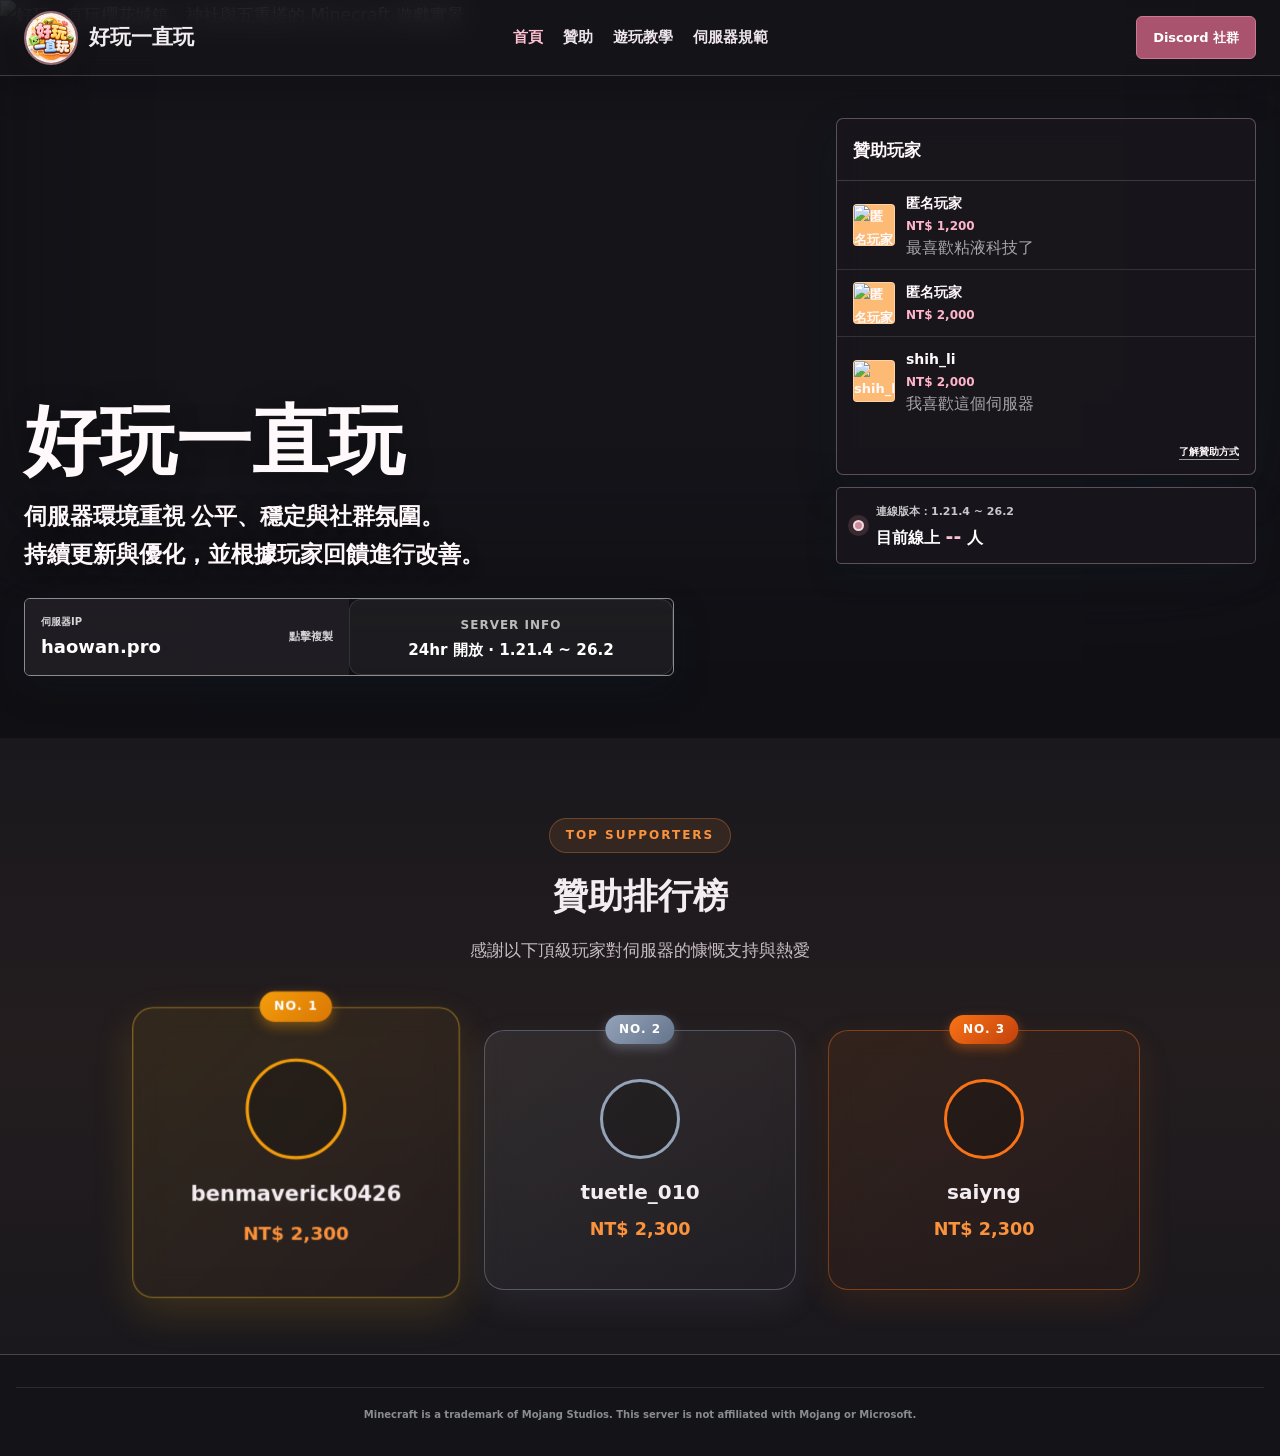
==== index.html @ 4a6b528d "Add files via upload" ====
<!doctype html>
<html lang="zh-Hant">
<head>
  <meta charset="utf-8">
  <meta name="viewport" content="width=device-width, initial-scale=1">
  <meta name="theme-color" content="#1a181d">
  <title>好玩一直玩</title>
  <meta name="description" content="好玩一直玩是持續更新與優化，並根據玩家回饋進行改善。">
  <meta property="og:title" content="好玩一直玩">
  <meta property="og:description" content="持續更新與優化，並根據玩家回饋進行改善。">
  <meta property="og:type" content="website">
  <meta property="og:image" content="/xingling-world-20260716.webp?v=20260804-imagefix2">
  <link rel="icon" href="server-icon.png" type="image/webp">
  <link rel="preload" as="image" href="/xingling-world-20260716.webp?v=20260804-imagefix2" type="image/webp" fetchpriority="high">
  <link rel="stylesheet" href="/styles.css?v=20260804-announcements6">
  <link rel="stylesheet" href="/theme.css?v=20260804-announcements6">
</head>
<body data-sponsor-api="/api/sponsors" data-player-api="/api/player-history" data-announcement-api="/api/announcements">
  <a class="skip-link" href="#main-content">前往主要內容</a>

  <header class="site-header" data-header>
    <a class="brand" href="#top" aria-label="回到好玩一直玩首頁">
      <img src="server-icon.png" alt="" width="56" height="56">
      <span><strong>好玩一直玩</strong></span>
    </a>

            <nav class="main-nav" id="main-nav" aria-label="主要導覽" data-nav>
      <a href="index.html" aria-current="page">首頁</a>
      <a href="shop.html" >贊助</a>
      <a href="commands.html" >遊玩教學</a>
      <a href="rules.html" >伺服器規範</a>
    </nav>

    <a class="header-discord" href="https://discord.gg/cj9Q2KJggV" target="_blank" rel="noopener noreferrer">Discord 社群</a>
    <button class="menu-button" type="button" aria-label="開啟選單" aria-controls="main-nav" aria-expanded="false" data-menu-button>
      <span></span><span></span><span></span>
    </button>
  </header>

  <main id="main-content">
    <section class="hero" id="top" aria-labelledby="hero-title">
      <img class="hero-image" src="/xingling-world-20260716.webp?v=20260804-imagefix2" alt="好玩一直玩櫻花城鎮、神社與五重塔的 Minecraft 遊戲實景" width="2048" height="1152" fetchpriority="high">
      <div class="hero-shade" aria-hidden="true"></div>

      <div class="hero-quick-info">
        <aside class="hero-supporters" aria-label="贊助玩家">
          <header>
            <div><strong>贊助玩家</strong></div>
          </header>
          <div class="hero-supporter-list" data-hero-supporter-list tabindex="0" aria-label="贊助玩家名單，可上下滑動">
            <div class="hero-supporter-empty"><span>星</span><p><strong>等待第一位支持者</strong><small>贊助內容會同步顯示於此</small></p></div>
          </div>
          <footer><a href="https://discord.gg/cj9Q2KJggV" target="_blank" rel="noopener noreferrer">了解贊助方式</a></footer>
        </aside>

        <a class="hero-status status-loading" href="#" aria-label="查看好玩一直玩在線紀錄" data-server-status>
          <span class="status-dot" aria-hidden="true"></span>
          <span class="hero-status-copy"><small>連線版本：1.21.4 ~ 26.2</small><strong>目前線上 <b data-online-count>--</b> 人</strong></span>
          
        </a>
      </div>

      <div class="hero-content">
        
        <h1 id="hero-title">好玩一直玩</h1>
        <p class="hero-lead">伺服器環境重視 公平、穩定與社群氛圍。<br>持續更新與優化，並根據玩家回饋進行改善。</p>
        

        <div class="hero-addresses" aria-label="伺服器連線位址">
          <button class="address-button copy-button" type="button" data-copy="haowan.pro">
            <span>伺服器IP</span><strong>haowan.pro</strong><small class="button-label">點擊複製</small>
          </button>
          <div class="address-button server-info-box" style="display: flex; flex-direction: column; justify-content: center; align-items: center; text-align: center; cursor: default; background: rgba(255,255,255,0.05); border: 1px solid rgba(255,255,255,0.1); border-radius: 12px; padding: 12px;">
            <span style="font-size: 0.75rem; opacity: 0.7; letter-spacing: 1px;">SERVER INFO</span>
            <strong style="font-size: 0.95rem; margin-top: 2px;">24hr 開放 · 1.21.4 ~ 26.2</strong>
          </div>
        </div>
      </div>
      
    </section>

    

    

    

    

    
  
    <!-- 絢麗贊助排行榜 (Top 3 Podium) -->
    <section class="podium-section" aria-labelledby="podium-title">
      <div class="podium-container">
        <div class="podium-heading">
          <span class="podium-badge">TOP SUPPORTERS</span>
          <h2 id="podium-title">贊助排行榜</h2>
          <p>感謝以下頂級玩家對伺服器的慷慨支持與熱愛</p>
        </div>
        <div class="podium-grid" data-top-podium>
          <!-- 動態載入前三名 -->
        </div>
      </div>
    </section>

    <style>
      .podium-section {
        padding: 5rem 1.5rem 4rem;
        background: linear-gradient(180deg, rgba(26,24,29,0) 0%, rgba(251,146,60,0.04) 50%, rgba(26,24,29,0) 100%);
      }
      .podium-container {
        max-width: 1000px;
        margin: 0 auto;
      }
      .podium-heading {
        text-align: center;
        margin-bottom: 3rem;
      }
      .podium-badge {
        display: inline-block;
        font-size: 0.75rem;
        font-weight: 800;
        letter-spacing: 2px;
        color: #fb923c;
        background: rgba(251, 146, 60, 0.1);
        border: 1px solid rgba(251, 146, 60, 0.3);
        padding: 0.35rem 1rem;
        border-radius: 50px;
        margin-bottom: 0.75rem;
      }
      .podium-heading h2 {
        font-size: 2.2rem;
        font-weight: 800;
        color: var(--ink, #f3edf1);
        margin: 0 0 0.5rem 0;
      }
      .podium-heading p {
        color: var(--muted, #c8bdc4);
        font-size: 1.05rem;
        margin: 0;
      }
      .podium-grid {
        display: grid;
        grid-template-columns: repeat(3, 1fr);
        gap: 2rem;
        align-items: end;
      }
      @media(max-width: 768px) {
        .podium-grid {
          grid-template-columns: 1fr;
          gap: 1.5rem;
        }
      }
      .podium-card {
        background: rgba(255, 255, 255, 0.03);
        border: 1px solid rgba(255, 255, 255, 0.08);
        border-radius: 20px;
        padding: 2rem 1.5rem;
        text-align: center;
        position: relative;
        backdrop-filter: blur(12px);
        transition: transform 0.3s ease, border-color 0.3s ease, box-shadow 0.3s ease;
        box-shadow: 0 12px 30px rgba(0,0,0,0.2);
      }
      .podium-card:hover {
        transform: translateY(-6px);
      }
      /* Rank 1 (Gold) */
      .podium-card.rank-1 {
        background: linear-gradient(135deg, rgba(251, 191, 36, 0.08), rgba(251, 146, 60, 0.04));
        border-color: rgba(251, 191, 36, 0.5);
        box-shadow: 0 15px 40px rgba(251, 191, 36, 0.15);
        transform: scale(1.05);
        z-index: 2;
      }
      .podium-card.rank-1:hover {
        transform: scale(1.05) translateY(-6px);
      }
      /* Rank 2 (Silver) */
      .podium-card.rank-2 {
        background: linear-gradient(135deg, rgba(226, 232, 240, 0.08), rgba(148, 163, 184, 0.04));
        border-color: rgba(148, 163, 184, 0.4);
        box-shadow: 0 12px 35px rgba(148, 163, 184, 0.1);
      }
      /* Rank 3 (Bronze) */
      .podium-card.rank-3 {
        background: linear-gradient(135deg, rgba(249, 115, 22, 0.08), rgba(194, 65, 12, 0.04));
        border-color: rgba(249, 115, 22, 0.4);
        box-shadow: 0 12px 35px rgba(249, 115, 22, 0.1);
      }
      .podium-rank-badge {
        position: absolute;
        top: -16px;
        left: 50%;
        transform: translateX(-50%);
        font-size: 0.75rem;
        font-weight: 800;
        padding: 0.25rem 0.85rem;
        border-radius: 50px;
        color: #fff;
        text-transform: uppercase;
        letter-spacing: 1px;
      }
      .rank-1 .podium-rank-badge { background: linear-gradient(135deg, #f59e0b, #d97706); box-shadow: 0 4px 12px rgba(245, 158, 11, 0.4); }
      .rank-2 .podium-rank-badge { background: linear-gradient(135deg, #94a3b8, #64748b); box-shadow: 0 4px 12px rgba(148, 163, 184, 0.4); }
      .rank-3 .podium-rank-badge { background: linear-gradient(135deg, #f97316, #c2410c); box-shadow: 0 4px 12px rgba(249, 115, 22, 0.4); }

      .podium-avatar {
        width: 80px;
        height: 80px;
        margin: 1rem auto 1rem;
        border-radius: 50%;
        overflow: hidden;
        border: 3px solid rgba(255,255,255,0.15);
        background: rgba(0,0,0,0.2);
        display: flex;
        align-items: center;
        justify-content: center;
      }
      .rank-1 .podium-avatar { border-color: #f59e0b; width: 96px; height: 96px; }
      .rank-2 .podium-avatar { border-color: #94a3b8; }
      .rank-3 .podium-avatar { border-color: #f97316; }

      .podium-avatar img {
        width: 100%;
        height: 100%;
        object-fit: cover;
        image-rendering: pixelated;
      }
      .podium-name {
        font-size: 1.25rem;
        font-weight: 800;
        color: var(--ink, #f3edf1);
        margin-bottom: 0.25rem;
      }
      .podium-amount {
        font-size: 1.1rem;
        font-weight: 800;
        color: #fb923c;
        margin-bottom: 0.75rem;
      }
      .podium-message {
        font-size: 0.9rem;
        color: var(--muted, #c8bdc4);
        font-style: italic;
        background: rgba(0,0,0,0.15);
        padding: 0.5rem 0.75rem;
        border-radius: 8px;
        min-height: 2.5rem;
        display: flex;
        align-items: center;
        justify-content: center;
      }
    </style>


  <script>
    document.addEventListener('DOMContentLoaded', async () => {
      const container = document.querySelector('[data-top-podium]');
      if (!container) return;

      try {
        const res = await fetch('podium-sponsors.json?v=' + Date.now());
        const sponsors = await res.json();
        if (!Array.isArray(sponsors) || sponsors.length === 0) {
          container.innerHTML = '<p style="grid-column: span 3; text-align: center; color: var(--muted);">目前尚無贊助記錄</p>';
          return;
        }

        // Sort descending by amount
        sponsors.sort((a, b) => b.amount - a.amount);
        const top3 = sponsors.slice(0, 3);

        container.innerHTML = top3.map((s, idx) => {
          const rank = idx + 1;
          const mcId = s.minecraftId || s.name || 'Steve';
          const avatarUrl = `https://mc-heads.net/avatar/${encodeURIComponent(mcId)}/100`;
          
          return `
            <div class="podium-card rank-${rank}">
              <div class="podium-rank-badge">NO. ${rank}</div>
              <div class="podium-avatar">
                <img src="${avatarUrl}" alt="${s.name}" onerror="this.src='https://mc-heads.net/avatar/Steve/100'">
              </div>
              <div class="podium-name">${s.name}</div>
              <div class="podium-amount">NT$ ${s.amount.toLocaleString()}</div>
            </div>
          `;
        }).join('');
      } catch (err) {
        console.error('Failed to load sponsors podium:', err);
        container.innerHTML = '<p style="grid-column: span 3; text-align: center; color: var(--muted);">排行榜載入中...</p>';
      }
    });
  </script>

  </main>

      <footer class="site-footer" style="text-align: center; padding: 2rem 1rem;">
    <p>Minecraft is a trademark of Mojang Studios. This server is not affiliated with Mojang or Microsoft.</p>
  </footer>

  <div class="copy-toast" role="status" aria-live="polite" data-toast></div>
  <script src="script.js?v=20260804-announcements6"></script>


</body>
</html>
---- styles.css ----
:root {
  --paper: #fbfafc;
  --mist: #f0f5f4;
  --white: #ffffff;
  --ink: #282738;
  --muted: #686879;
  --line: #e2e1e8;
  --forest: #f97316;
  --forest-dark: #c2410c;
  --rose: #f97316;
  --rose-dark: #ea580c;
  --sky: #f97316;
  --gold: #d29a3c;
  --discord: #f97316;
  --header-height: 76px;
  --max-width: 1240px;
  --shadow: 0 18px 50px rgba(35, 48, 60, 0.12);
  --supporter-height: 0px;
}

*,
*::before,
*::after {
  box-sizing: border-box;
  letter-spacing: 0;
}

html {
  scroll-behavior: smooth;
  scroll-padding-top: calc(var(--supporter-height) + var(--header-height) + 16px);
}

body {
  margin: 0;
  min-width: 320px;
  overflow-x: hidden;
  color: var(--ink);
  background: var(--paper);
  font-family: "Noto Sans TC", "Microsoft JhengHei", "PingFang TC", system-ui, sans-serif;
  line-height: 1.65;
  -webkit-font-smoothing: antialiased;
}

body.menu-open {
  overflow: hidden;
}

button,
a {
  -webkit-tap-highlight-color: transparent;
}

button,
input {
  font: inherit;
}

button {
  color: inherit;
}

a {
  color: inherit;
  text-decoration: none;
}

img {
  display: block;
  max-width: 100%;
}

.skip-link {
  position: fixed;
  top: calc(var(--supporter-height) + 10px);
  left: 10px;
  z-index: 200;
  padding: 10px 14px;
  color: var(--white);
  background: var(--forest-dark);
  transform: translateY(-300%);
  transition: transform 180ms ease;
}

.hero-quick-info {
  position: absolute;
  top: calc(var(--header-height) + 42px);
  right: max(24px, calc((100vw - var(--max-width)) / 2));
  width: min(420px, calc(100vw - 48px));
  z-index: 4;
  display: grid;
  gap: 12px;
  pointer-events: none;
}

.hero-status {
  position: relative;
  display: grid;
  grid-template-columns: auto minmax(0, 1fr) auto;
  align-items: center;
  gap: 12px;
  width: 100%;
  min-height: 76px;
  padding: 14px 16px;
  flex: 0 0 auto;
  color: var(--white);
  background: rgba(18, 45, 53, 0.9);
  border: 1px solid rgba(255, 255, 255, 0.42);
  border-radius: 5px;
  box-shadow: 0 12px 30px rgba(15, 34, 42, 0.22);
  pointer-events: auto;
  transition: border-color 180ms ease, transform 180ms ease, background 180ms ease;
}

.hero-status:hover,
.hero-status:focus-visible {
  border-color: rgba(255, 255, 255, 0.7);
  transform: translateY(-2px);
}

.status-dot {
  width: 11px;
  height: 11px;
  flex: 0 0 auto;
  background: #a69fa4;
  border: 2px solid rgba(255, 255, 255, 0.72);
  border-radius: 50%;
  box-shadow: 0 0 0 5px rgba(166, 159, 164, 0.16);
}

.status-online .status-dot {
  background: #71c6aa;
  box-shadow: 0 0 0 5px rgba(113, 198, 170, 0.18);
}

.status-offline .status-dot,
.status-unavailable .status-dot {
  background: #cf899b;
  box-shadow: 0 0 0 5px rgba(207, 137, 155, 0.18);
}

.hero-status-copy,
.status-live-copy {
  display: grid;
  min-width: 0;
  gap: 2px;
}

.hero-status-copy small {
  color: rgba(255, 255, 255, 0.76);
  font-size: 11px;
  font-weight: 700;
}

.hero-status-copy strong {
  color: #fff;
  font-size: 16px;
  line-height: 1.35;
}

.hero-status-copy b,
.status-live-copy b {
  color: #ffc0d1;
  font-size: 1.18em;
  font-variant-numeric: tabular-nums;
}

.hero-status-link {
  color: #f5c3d1;
  font-size: 11px;
  font-weight: 800;
  white-space: nowrap;
}

.hero-supporters {
  width: 100%;
  color: var(--white);
  background: rgba(18, 45, 53, 0.9);
  border: 1px solid rgba(255, 255, 255, 0.3);
  border-radius: 7px;
  box-shadow: 0 16px 38px rgba(15, 34, 42, 0.28);
  backdrop-filter: blur(12px);
  overflow: hidden;
  pointer-events: auto;
}

.hero-supporters > header {
  display: flex;
  align-items: center;
  justify-content: space-between;
  gap: 14px;
  min-height: 62px;
  padding: 12px 16px;
  border-bottom: 1px solid rgba(255, 255, 255, 0.16);
}

.hero-supporters > header div {
  display: grid;
  line-height: 1.25;
}

.hero-supporters > header span {
  color: #efb3c3;
  font-size: 9px;
  font-weight: 900;
}

.hero-supporters > header strong {
  margin-top: 3px;
  font-family: "Noto Serif TC", "PMingLiU", serif;
  font-size: 17px;
}

.hero-supporter-list {
  display: grid;
  max-height: 244px;
  overflow-x: hidden;
  overflow-y: auto;
  overscroll-behavior: contain;
  scrollbar-color: rgba(239, 179, 195, 0.82) rgba(255, 255, 255, 0.1);
  scrollbar-width: thin;
  touch-action: pan-y;
  -webkit-overflow-scrolling: touch;
}

.hero-supporter-list::-webkit-scrollbar {
  width: 7px;
}

.hero-supporter-list::-webkit-scrollbar-track {
  background: rgba(255, 255, 255, 0.08);
}

.hero-supporter-list::-webkit-scrollbar-thumb {
  background: rgba(239, 179, 195, 0.82);
  border: 2px solid transparent;
  border-radius: 7px;
  background-clip: padding-box;
}

.hero-supporter-empty,
.hero-supporter-item {
  display: grid;
  grid-template-columns: 42px minmax(0, 1fr);
  align-items: center;
  gap: 11px;
  min-height: 66px;
  padding: 10px 16px;
  border-bottom: 1px solid rgba(255, 255, 255, 0.12);
}

.hero-supporter-empty > span,
.hero-supporter-avatar {
  display: grid;
  place-items: center;
  width: 42px;
  height: 42px;
  color: var(--white);
  background: var(--rose-dark);
  border: 1px solid rgba(255, 255, 255, 0.34);
  border-radius: 4px;
  object-fit: cover;
  image-rendering: pixelated;
  font-size: 13px;
  font-weight: 900;
}

.hero-supporter-empty p,
.hero-supporter-info {
  display: grid;
  min-width: 0;
  margin: 0;
}

.hero-supporter-empty strong,
.hero-supporter-info strong {
  overflow: hidden;
  font-size: 14px;
  text-overflow: ellipsis;
  white-space: nowrap;
}

.hero-supporter-empty small,
.hero-supporter-info small {
  overflow: hidden;
  color: rgba(255, 255, 255, 0.62);
  font-size: 16px;
  line-height: 1.35;
  text-overflow: ellipsis;
  white-space: nowrap;
}

.hero-supporter-amount {
  overflow: hidden;
  color: #efb3c3;
  font-size: 12px;
  font-weight: 800;
  text-overflow: ellipsis;
  white-space: nowrap;
}

.hero-supporters > footer {
  padding: 9px 16px 10px;
  text-align: right;
}

.hero-supporters > footer a {
  padding-bottom: 2px;
  border-bottom: 1px solid rgba(255, 255, 255, 0.58);
  font-size: 10px;
  font-weight: 800;
}

.skip-link:focus {
  transform: translateY(0);
}

.site-header {
  position: fixed;
  inset: var(--supporter-height) 0 auto;
  z-index: 100;
  display: grid;
  grid-template-columns: 1fr auto 1fr;
  align-items: center;
  min-height: var(--header-height);
  padding: 10px max(24px, calc((100vw - var(--max-width)) / 2));
  color: var(--white);
  background: rgba(18, 48, 57, 0.46);
  border-bottom: 1px solid rgba(255, 255, 255, 0.2);
  backdrop-filter: blur(14px);
  transition: color 220ms ease, background-color 220ms ease, box-shadow 220ms ease;
}

.site-header.scrolled {
  color: var(--ink);
  background: rgba(251, 250, 252, 0.96);
  border-bottom-color: var(--line);
  box-shadow: 0 8px 24px rgba(35, 48, 60, 0.08);
}

.brand {
  justify-self: start;
  display: inline-flex;
  align-items: center;
  gap: 11px;
  min-width: 0;
}

.brand img {
  width: 54px;
  height: 54px;
  object-fit: cover;
  border: 2px solid rgba(255, 255, 255, 0.82);
  border-radius: 50%;
  box-shadow: 0 8px 22px rgba(20, 25, 25, 0.18);
}

.site-header.scrolled .brand img {
  border-color: rgba(183, 68, 99, 0.34);
}

.brand span {
  display: grid;
  line-height: 1.15;
}

.brand strong {
  font-family: "Noto Serif TC", "PMingLiU", serif;
  font-size: 20px;
  font-weight: 800;
}

.brand small {
  margin-top: 4px;
  font-size: 9px;
  font-weight: 700;
  opacity: 0.8;
}

.main-nav {
  display: flex;
  align-items: center;
  justify-content: center;
  gap: 28px;
}

.main-nav a {
  position: relative;
  padding: 9px 0;
  font-size: 14px;
  font-weight: 700;
}

.main-nav a::after {
  position: absolute;
  right: 0;
  bottom: 3px;
  left: 0;
  height: 2px;
  content: "";
  background: currentColor;
  transform: scaleX(0);
  transform-origin: right;
  transition: transform 180ms ease;
}

.main-nav a:hover::after,
.main-nav a:focus-visible::after {
  transform: scaleX(1);
  transform-origin: left;
}

.header-discord {
  justify-self: end;
  min-height: 42px;
  padding: 9px 16px;
  color: var(--white);
  background: var(--rose-dark);
  border: 1px solid rgba(255, 255, 255, 0.34);
  border-radius: 6px;
  font-size: 13px;
  font-weight: 800;
  transition: transform 180ms ease, background-color 180ms ease;
}

.header-discord:hover,
.header-discord:focus-visible {
  background: var(--rose);
  transform: translateY(-2px);
}

.menu-button {
  display: none;
  width: 44px;
  height: 44px;
  padding: 11px;
  background: transparent;
  border: 1px solid currentColor;
  border-radius: 6px;
}

.menu-button span {
  display: block;
  width: 20px;
  height: 2px;
  margin: 4px auto;
  background: currentColor;
  transition: transform 180ms ease, opacity 180ms ease;
}

.menu-button[aria-expanded="true"] span:nth-child(1) {
  transform: translateY(6px) rotate(45deg);
}

.menu-button[aria-expanded="true"] span:nth-child(2) {
  opacity: 0;
}

.menu-button[aria-expanded="true"] span:nth-child(3) {
  transform: translateY(-6px) rotate(-45deg);
}

.hero {
  position: relative;
  isolation: isolate;
  height: 82svh;
  min-height: 560px;
  max-height: 820px;
  color: var(--white);
  overflow: hidden;
}

.hero-image,
.hero-shade {
  position: absolute;
  inset: 0;
  width: 100%;
  height: 100%;
}

.hero-image {
  z-index: -2;
  object-fit: cover;
  object-position: center 52%;
}

.hero-shade {
  z-index: -1;
  background: rgba(10, 31, 42, 0.36);
  box-shadow: inset 0 -200px 150px rgba(13, 39, 47, 0.38);
}

.hero-content {
  display: flex;
  flex-direction: column;
  justify-content: flex-end;
  width: min(var(--max-width), calc(100% - 48px));
  height: 100%;
  margin: 0 auto;
  padding: calc(var(--header-height) + 54px) 0 62px;
}

.eyebrow {
  margin: 0 0 13px;
  font-size: 12px;
  font-weight: 900;
  line-height: 1.3;
}

.eyebrow.dark {
  color: var(--rose-dark);
}

.hero h1 {
  margin: 0;
  font-family: "Noto Serif TC", "PMingLiU", serif;
  font-size: 76px;
  font-weight: 900;
  line-height: 1.02;
  text-shadow: 0 5px 28px rgba(0, 0, 0, 0.36);
}

.hero-lead {
  max-width: 670px;
  margin: 18px 0 24px;
  font-family: "Noto Serif TC", "PMingLiU", serif;
  font-size: 22px;
  font-weight: 700;
  line-height: 1.65;
  text-shadow: 0 3px 18px rgba(0, 0, 0, 0.44);
}

.hero-actions {
  display: flex;
  flex-wrap: wrap;
  gap: 10px;
  margin-bottom: 22px;
}

.button {
  display: inline-flex;
  align-items: center;
  justify-content: center;
  min-height: 46px;
  padding: 10px 19px;
  border: 1px solid transparent;
  border-radius: 6px;
  font-size: 14px;
  font-weight: 800;
  line-height: 1.25;
  transition: transform 180ms ease, background-color 180ms ease, border-color 180ms ease;
}

.button:hover,
.button:focus-visible {
  transform: translateY(-2px);
}

.button-primary {
  color: var(--white);
  background: var(--rose-dark);
  border-color: var(--rose-dark);
}

.button-primary:hover,
.button-primary:focus-visible {
  background: var(--rose);
  border-color: var(--rose);
}

.button-light {
  color: var(--forest-dark);
  background: rgba(255, 255, 255, 0.9);
  border-color: rgba(255, 255, 255, 0.9);
}

.button-light:hover,
.button-light:focus-visible {
  background: var(--white);
}

.hero-addresses {
  display: grid;
  grid-template-columns: repeat(2, minmax(0, 1fr));
  width: min(650px, 100%);
  border: 1px solid rgba(255, 255, 255, 0.52);
  border-radius: 6px;
  overflow: hidden;
  box-shadow: 0 14px 36px rgba(15, 34, 42, 0.24);
}

.address-button {
  position: relative;
  display: grid;
  grid-template-columns: 1fr auto;
  grid-template-rows: auto auto;
  gap: 2px 12px;
  min-width: 0;
  min-height: 76px;
  padding: 14px 16px;
  text-align: left;
  color: var(--white);
  background: rgba(23, 63, 73, 0.78);
  border: 0;
  cursor: pointer;
  transition: background-color 180ms ease;
}

.address-button + .address-button {
  border-left: 1px solid rgba(255, 255, 255, 0.3);
}

.address-button:hover,
.address-button:focus-visible {
  background: rgba(183, 68, 99, 0.92);
}

.address-button > span {
  grid-column: 1;
  font-size: 10px;
  font-weight: 800;
  opacity: 0.82;
}

.address-button strong {
  grid-column: 1;
  min-width: 0;
  overflow-wrap: anywhere;
  font-size: 18px;
  line-height: 1.2;
}

.address-button small {
  grid-column: 2;
  grid-row: 1 / span 2;
  align-self: center;
  font-size: 11px;
  font-weight: 700;
  opacity: 0.8;
}

.scroll-cue {
  position: absolute;
  right: max(24px, calc((100vw - var(--max-width)) / 2));
  bottom: 28px;
  display: inline-flex;
  align-items: center;
  gap: 10px;
  font-size: 12px;
  font-weight: 800;
}

.scroll-cue i {
  width: 10px;
  height: 10px;
  border-right: 2px solid currentColor;
  border-bottom: 2px solid currentColor;
  transform: rotate(45deg) translateY(-3px);
  animation: cue 1.6s ease-in-out infinite;
}

@keyframes cue {
  50% { transform: rotate(45deg) translate(3px, 0); }
}

.section {
  padding: 100px max(24px, calc((100vw - var(--max-width)) / 2));
}

.section-heading {
  display: grid;
  grid-template-columns: minmax(0, 0.8fr) minmax(320px, 1fr);
  align-items: end;
  gap: 28px 72px;
  margin-bottom: 48px;
}

.section-heading .eyebrow {
  grid-column: 1 / -1;
  margin-bottom: -10px;
}

.section-heading h2,
.community-heading h2 {
  margin: 0;
  font-family: "Noto Serif TC", "PMingLiU", serif;
  font-size: 42px;
  line-height: 1.25;
}

.section-heading > p:last-child,
.community-heading > p:last-child {
  margin: 0;
  color: var(--muted);
  font-size: 16px;
  line-height: 1.9;
}

.section-heading.centered {
  display: block;
  max-width: 700px;
  margin-right: auto;
  margin-bottom: 50px;
  margin-left: auto;
  text-align: center;
}

.section-heading.centered .eyebrow {
  margin-bottom: 14px;
}

.section-heading.centered h2 {
  margin-bottom: 16px;
}

.feature-section {
  background: var(--paper);
  padding-top: 80px;
}

.feature-section .section-heading.reveal {
  opacity: 1;
  transform: none;
}

.feature-showcase {
  display: grid;
  grid-template-columns: repeat(3, minmax(0, 1fr));
  gap: 22px;
}

.feature-card {
  display: flex;
  flex-direction: column;
  min-width: 0;
  background: var(--white);
  border: 1px solid var(--line);
  border-radius: 7px;
  overflow: hidden;
  box-shadow: 0 15px 40px rgba(35, 48, 60, 0.08);
  transition: transform 220ms ease, box-shadow 220ms ease;
}

.feature-card:hover {
  transform: translateY(-6px);
  box-shadow: var(--shadow);
}

.feature-media {
  position: relative;
  height: 320px;
  overflow: hidden;
  background: var(--mist);
}

.feature-media img {
  width: 100%;
  height: 100%;
  object-fit: cover;
  transform: scale(1.12);
  transition: transform 600ms ease;
}

.feature-card:hover .feature-media img {
  transform: scale(1.16);
}

.feature-media.crop-left img {
  object-position: 5% center;
  transform-origin: left center;
}

.feature-media.crop-center img {
  object-position: 51% center;
}

.feature-media.crop-right img {
  object-position: 95% center;
  transform-origin: right center;
}

.feature-media > span {
  position: absolute;
  top: 16px;
  left: 16px;
  display: grid;
  place-items: center;
  width: 42px;
  height: 42px;
  color: var(--white);
  background: rgba(23, 63, 73, 0.84);
  border: 1px solid rgba(255, 255, 255, 0.5);
  border-radius: 50%;
  font-size: 12px;
  font-weight: 900;
}

.feature-copy {
  display: flex;
  flex: 1;
  flex-direction: column;
  padding: 28px 28px 30px;
}

.feature-copy > p:first-child,
.system-number {
  margin: 0 0 8px;
  color: var(--rose-dark);
  font-size: 10px;
  font-weight: 900;
}

.feature-copy h3 {
  margin: 0 0 12px;
  font-family: "Noto Serif TC", "PMingLiU", serif;
  font-size: 28px;
  line-height: 1.25;
}

.feature-copy > p:not(:first-child) {
  flex: 1;
  margin: 0 0 22px;
  color: var(--muted);
  font-size: 14px;
  line-height: 1.85;
}

.feature-copy a,
.text-link {
  align-self: flex-start;
  padding-bottom: 3px;
  color: var(--forest);
  border-bottom: 1px solid currentColor;
  font-size: 13px;
  font-weight: 900;
}

.systems-section {
  background: var(--mist);
  border-top: 1px solid var(--line);
  border-bottom: 1px solid var(--line);
}

.systems-grid {
  display: grid;
  grid-template-columns: repeat(4, minmax(0, 1fr));
  gap: 18px;
}

.system-card {
  min-width: 0;
  padding: 0 24px 28px;
  background: var(--white);
  border: 1px solid var(--line);
  border-radius: 7px;
  overflow: hidden;
  box-shadow: 0 12px 30px rgba(35, 48, 60, 0.06);
  transition: transform 220ms ease, box-shadow 220ms ease;
}

.system-card:hover {
  transform: translateY(-6px);
  box-shadow: 0 18px 40px rgba(35, 48, 60, 0.12);
}

.system-card > img {
  width: calc(100% + 48px);
  max-width: none;
  height: 290px;
  margin: 0 -24px 22px;
  object-fit: cover;
  background: var(--mist);
  border-bottom: 1px solid var(--line);
}

.system-card h3 {
  margin: 0 0 20px;
  font-family: "Noto Serif TC", "PMingLiU", serif;
  font-size: 25px;
  line-height: 1.25;
}

.system-card dl {
  margin: 0;
}

.system-card dl > div {
  padding: 13px 0;
  border-top: 1px solid var(--line);
}

.system-card dt {
  margin-bottom: 2px;
  color: var(--muted);
  font-size: 11px;
  font-weight: 700;
}

.system-card dd {
  margin: 0;
  color: var(--ink);
  font-size: 14px;
  font-weight: 800;
}

.community-section {
  background: #fbfbfc;
}

.announcement-section {
  background: #fbfbfc;
  padding-top: 72px;
  padding-bottom: 76px;
}

.announcement-section .announcement-board {
  margin-top: 0;
  padding-top: 0;
  border-top: 0;
}

.community-heading {
  display: grid;
  grid-template-columns: 1fr 1fr;
  align-items: end;
  gap: 18px 60px;
  margin-bottom: 44px;
}

.community-heading .eyebrow {
  grid-column: 1 / -1;
  margin-bottom: -4px;
}

.community-layout {
  display: grid;
  grid-template-columns: minmax(0, 1.15fr) minmax(360px, 0.85fr);
  gap: 24px;
}

.community-callout {
  display: flex;
  flex-direction: column;
  align-items: flex-start;
  min-width: 0;
  padding: 32px;
  background: var(--white);
  border: 1px solid var(--line);
  border-radius: 7px;
}

.community-callout > img {
  width: 92px;
  height: 92px;
  margin-bottom: 22px;
  object-fit: cover;
  border: 3px solid #f3d9e1;
  border-radius: 50%;
}

.community-callout h3 {
  margin: 0 0 13px;
  font-family: "Noto Serif TC", "PMingLiU", serif;
  font-size: 24px;
  line-height: 1.35;
}

.community-callout > p:not(.system-number) {
  flex: 1;
  margin: 0 0 26px;
  color: var(--muted);
  font-size: 14px;
  line-height: 1.85;
}

.community-callout > div {
  display: flex;
  flex-wrap: wrap;
  align-items: center;
  gap: 16px;
}

.status-block,
.supporter-block {
  min-width: 0;
  padding: 32px;
  background: var(--white);
  border: 1px solid var(--line);
  border-radius: 7px;
}

.status-block > header,
.supporter-block > header {
  display: flex;
  align-items: flex-end;
  justify-content: space-between;
  gap: 20px;
  margin-bottom: 22px;
}

.status-block > header span,
.supporter-block header span {
  display: block;
  color: var(--rose-dark);
  font-size: 10px;
  font-weight: 900;
}

.status-block > header strong,
.supporter-block header strong {
  display: block;
  font-family: "Noto Serif TC", "PMingLiU", serif;
  font-size: 22px;
}

.status-live {
  display: grid;
  grid-template-columns: auto minmax(0, 1fr) auto;
  align-items: center;
  gap: 16px;
  width: 100%;
  min-height: 106px;
  padding: 22px 24px;
  color: var(--ink);
  background: #1e1c22;
  border: 1px solid var(--line);
  border-radius: 5px;
  transition: border-color 180ms ease, background 180ms ease;
}

.status-live:hover,
.status-live:focus-visible {
  background: #252129;
  border-color: #7d6975;
}

.status-live-copy small {
  color: var(--muted);
  font-size: 13px;
  font-weight: 700;
}

.status-live-copy strong {
  color: var(--ink);
  font-size: 22px;
  line-height: 1.4;
}

.status-live-link {
  color: var(--rose-dark);
  font-size: 12px;
  font-weight: 800;
  white-space: nowrap;
}

.status-details {
  display: grid;
  grid-template-columns: repeat(3, 1fr);
  margin: 24px 0;
  border-top: 1px solid var(--line);
  border-bottom: 1px solid var(--line);
}

.status-details p {
  display: grid;
  gap: 3px;
  margin: 0;
  padding: 16px 14px;
}

.status-details p + p {
  border-left: 1px solid var(--line);
}

.status-details span {
  color: var(--muted);
  font-size: 11px;
}

.status-details strong {
  font-size: 14px;
}

.announcement-board {
  margin: 0;
  padding: 0;
  border: 0;
}

.announcement-board-header {
  display: grid;
  grid-template-columns: minmax(0, 1fr) auto;
  align-items: center;
  gap: 28px;
  margin-bottom: 26px;
}

.announcement-board-header .eyebrow {
  margin-bottom: 7px;
}

.announcement-board-header h2 {
  margin: 0;
  color: var(--ink);
  font-family: "Noto Serif TC", "PMingLiU", serif;
  font-size: 38px;
  line-height: 1.25;
}

.announcement-board-header > div:first-child > p:last-child {
  max-width: 680px;
  margin: 8px 0 0;
  color: var(--muted);
  font-size: 14px;
  line-height: 1.7;
}

.announcement-actions,
.announcement-filters {
  display: flex;
  align-items: center;
}

.announcement-actions {
  justify-content: flex-end;
  gap: 18px;
}

.announcement-filters {
  gap: 2px;
  border-bottom: 1px solid #575158;
}

.announcement-filters button {
  position: relative;
  min-height: 42px;
  padding: 9px 12px;
  color: #bdb3b9;
  background: transparent;
  border: 0;
  border-radius: 0;
  font-size: 13px;
  font-weight: 800;
  cursor: pointer;
  transition: color 180ms ease;
}

.announcement-filters button::after {
  position: absolute;
  right: 8px;
  bottom: -1px;
  left: 8px;
  height: 2px;
  background: transparent;
  content: "";
}

.announcement-filters button:hover,
.announcement-filters button:focus-visible,
.announcement-filters button[aria-selected="true"] {
  color: #f5eff2;
}

.announcement-filters button[aria-selected="true"]::after {
  background: #fdba74;
}

.announcement-feed {
  display: grid;
  gap: 12px;
}

.announcement-entry {
  min-width: 0;
  overflow: hidden;
  background: #28262a;
  border: 1px solid #4f4a50;
  border-radius: 6px;
  box-shadow: 0 9px 24px rgba(7, 6, 8, 0.16);
  transition: border-color 180ms ease, background 180ms ease;
}

.announcement-entry:hover,
.announcement-entry:focus-within {
  background: #2c292e;
  border-color: #826c75;
}

.announcement-summary {
  display: grid;
  width: 100%;
  min-height: 118px;
  grid-template-columns: 176px minmax(0, 1fr) 44px;
  align-items: stretch;
  padding: 0;
  color: inherit;
  background: transparent;
  border: 0;
  text-align: left;
  cursor: pointer;
}

.announcement-entry-media {
  position: relative;
  min-height: 0;
  overflow: hidden;
  background: #19181b;
}

.announcement-entry-media::after {
  position: absolute;
  inset: 0;
  background: linear-gradient(90deg, rgba(12, 12, 14, 0.02), rgba(12, 12, 14, 0.26));
  content: "";
}

.announcement-entry-media img {
  width: 100%;
  height: 100%;
  object-fit: cover;
  transition: transform 500ms ease;
}

.announcement-entry:hover .announcement-entry-media img {
  transform: scale(1.035);
}

.announcement-category {
  position: absolute;
  z-index: 1;
  top: 14px;
  left: 14px;
  padding: 5px 9px;
  color: #271f23;
  background: #fdba74;
  border: 1px solid rgba(255, 255, 255, 0.48);
  border-radius: 4px;
  font-size: 11px;
  font-weight: 900;
}

.announcement-entry.is-update .announcement-category {
  color: #202823;
  background: #b8d0bd;
}

.announcement-summary-copy {
  display: flex;
  min-height: 0;
  justify-content: center;
  flex-direction: column;
  padding: 15px 22px;
}

.announcement-meta {
  display: flex;
  justify-content: space-between;
  gap: 12px;
  margin: 0 0 7px;
  color: #b9afb5;
  font-size: 11px;
  font-weight: 700;
}

.announcement-meta time {
  font-variant-numeric: tabular-nums;
  white-space: nowrap;
}

.announcement-title {
  display: -webkit-box;
  overflow: hidden;
  margin: 0 0 5px;
  color: #f5eff2;
  font-family: "Noto Serif TC", "PMingLiU", serif;
  font-size: 17px;
  font-weight: 850;
  line-height: 1.4;
  -webkit-box-orient: vertical;
  -webkit-line-clamp: 1;
}

.announcement-preview {
  display: -webkit-box;
  overflow: hidden;
  color: #c8bec3;
  font-size: 12px;
  line-height: 1.6;
  white-space: normal;
  -webkit-box-orient: vertical;
  -webkit-line-clamp: 1;
}

.announcement-indicator {
  display: grid;
  place-items: center;
  color: #fdba74;
  font-size: 25px;
  line-height: 1;
  transition: transform 180ms ease;
}

.announcement-summary[aria-expanded="true"] .announcement-indicator {
  transform: rotate(180deg);
}

.announcement-detail {
  padding: 20px 66px 23px 198px;
  border-top: 1px solid #4f4a50;
}

.announcement-detail[hidden] {
  display: none;
}

.announcement-detail p {
  max-width: 900px;
  margin: 0 0 15px;
  color: #d0c6cb;
  font-size: 14px;
  line-height: 1.8;
  white-space: pre-line;
}

.announcement-detail a {
  color: #fdba74;
  font-size: 12px;
  font-weight: 850;
}

.announcement-detail a::after {
  content: "  →";
}

.announcement-empty,
.announcement-loading {
  display: grid;
  min-height: 180px;
  place-items: center;
  color: var(--muted);
  background: #28262a;
  border: 1px solid #4f4a50;
  border-radius: 6px;
  text-align: center;
  font-size: 14px;
}

.announcement-empty {
  margin: 0;
  padding: 30px;
}

.announcement-loading {
  grid-template-rows: auto auto;
  align-content: center;
  gap: 14px;
}

.announcement-loading span {
  width: 36px;
  height: 36px;
  border: 3px solid #514b51;
  border-top-color: #fdba74;
  border-radius: 50%;
  animation: announcement-spin 900ms linear infinite;
}

.announcement-loading p {
  margin: 0;
}

@keyframes announcement-spin {
  to { transform: rotate(360deg); }
}

.announcement-footer {
  display: flex;
  align-items: center;
  justify-content: center;
  gap: 18px;
  margin-top: 20px;
}

.announcement-footer p {
  margin: 0;
  color: #a99fa5;
  font-size: 12px;
}

.announcement-footer button {
  min-height: 42px;
  padding: 9px 16px;
  color: #f5eff2;
  background: #353137;
  border: 1px solid #625b62;
  border-radius: 5px;
  font-size: 13px;
  font-weight: 850;
  cursor: pointer;
}

.announcement-footer button:hover,
.announcement-footer button:focus-visible {
  color: #251f23;
  background: #fdba74;
  border-color: #fdba74;
}

.announcement-footer button[hidden] {
  display: none;
}

.supporter-block > header p {
  margin: 0;
  color: var(--muted);
  font-size: 12px;
}

.supporter-block > header b {
  color: var(--rose-dark);
}

.supporter-list {
  min-height: 180px;
  margin-bottom: 20px;
  border-top: 1px solid var(--line);
}

.supporter-empty {
  display: flex;
  align-items: center;
  gap: 16px;
  min-height: 180px;
  padding: 20px 4px;
}

.supporter-empty img {
  width: 64px;
  height: 64px;
  flex: 0 0 auto;
  border-radius: 50%;
  object-fit: cover;
}

.supporter-empty p {
  display: grid;
  margin: 0;
}

.supporter-empty strong {
  font-family: "Noto Serif TC", "PMingLiU", serif;
  font-size: 17px;
}

.supporter-empty span {
  color: var(--muted);
  font-size: 13px;
}

.supporter-row {
  display: grid;
  grid-template-columns: 42px minmax(0, 1fr) auto;
  align-items: center;
  gap: 13px;
  padding: 14px 0;
  border-bottom: 1px solid var(--line);
}

.supporter-avatar {
  display: grid;
  place-items: center;
  width: 42px;
  height: 42px;
  color: var(--white);
  background: var(--rose-dark);
  border-radius: 50%;
  font-size: 14px;
  font-weight: 900;
}

.supporter-info {
  display: grid;
  min-width: 0;
}

.supporter-info strong {
  font-size: 14px;
}

.supporter-info span {
  overflow: hidden;
  color: var(--muted);
  font-size: 12px;
  text-overflow: ellipsis;
  white-space: nowrap;
}

.join-section {
  color: var(--white);
  background: var(--forest-dark);
}

.join-section .section-heading > p:last-child {
  color: rgba(255, 255, 255, 0.7);
}

.join-grid {
  display: grid;
  grid-template-columns: repeat(3, minmax(0, 1fr));
  gap: 22px;
}

.join-card {
  display: flex;
  flex-direction: column;
  min-width: 0;
  min-height: 510px;
  padding: 0 26px;
  color: var(--ink);
  background: var(--white);
  border: 1px solid rgba(255, 255, 255, 0.25);
  border-radius: 7px;
  overflow: hidden;
}

.join-card > header {
  display: flex;
  align-items: center;
  justify-content: space-between;
  gap: 14px;
  min-height: 70px;
  margin: 0 -26px;
  padding: 16px 26px;
  color: var(--white);
  background: var(--forest);
}

.join-card.bedrock > header {
  background: var(--sky);
}

.join-card.discord > header {
  background: var(--discord);
}

.join-card > header span {
  font-size: 10px;
  font-weight: 900;
}

.join-card > header strong {
  font-size: 13px;
  text-align: right;
}

.join-address {
  display: grid;
  grid-template-columns: 1fr auto;
  gap: 4px 12px;
  margin: 25px 0 8px;
  padding-bottom: 22px;
  border-bottom: 1px solid var(--line);
}

.join-address small {
  grid-column: 1;
  color: var(--muted);
  font-size: 11px;
}

.join-address strong {
  grid-column: 1;
  overflow-wrap: anywhere;
  font-size: 19px;
}

.join-address button {
  grid-column: 2;
  grid-row: 1 / span 4;
  align-self: center;
  min-height: 40px;
  padding: 8px 12px;
  color: var(--forest);
  background: var(--mist);
  border: 1px solid var(--line);
  border-radius: 5px;
  cursor: pointer;
  font-size: 12px;
  font-weight: 900;
}

.join-address button:hover,
.join-address button:focus-visible {
  color: var(--white);
  background: var(--forest);
}

.join-card ol {
  display: grid;
  gap: 15px;
  margin: 20px 0;
  padding: 0;
  list-style: none;
}

.join-card li {
  display: grid;
  grid-template-columns: 28px 1fr;
  align-items: start;
  gap: 11px;
}

.join-card li > span {
  display: grid;
  place-items: center;
  width: 28px;
  height: 28px;
  color: var(--white);
  background: var(--rose-dark);
  border-radius: 50%;
  font-size: 11px;
  font-weight: 900;
}

.join-card li p {
  margin: 2px 0 0;
  color: var(--muted);
  font-size: 13px;
  line-height: 1.65;
}

.join-card li strong {
  color: var(--ink);
}

.join-card > footer {
  margin: auto -26px 0;
  padding: 14px 26px;
  color: var(--muted);
  background: var(--mist);
  font-size: 11px;
  font-weight: 800;
}

.join-card.discord {
  align-items: center;
  text-align: center;
}

.join-card.discord > header {
  align-self: stretch;
}

.join-card.discord > img {
  width: 112px;
  height: 112px;
  margin: 30px auto 17px;
  object-fit: cover;
  border: 4px solid #f3d9e1;
  border-radius: 50%;
  box-shadow: 0 12px 30px rgba(35, 48, 60, 0.14);
}

.join-card.discord h3 {
  margin: 0 0 10px;
  font-family: "Noto Serif TC", "PMingLiU", serif;
  font-size: 21px;
}

.join-card.discord > p {
  max-width: 300px;
  margin: 0 auto 20px;
  color: var(--muted);
  font-size: 13px;
  line-height: 1.75;
}

.button-discord {
  width: 100%;
  margin-top: auto;
  color: var(--white);
  background: var(--discord);
}

.button-discord:hover,
.button-discord:focus-visible {
  background: #4752c4;
}

.join-card.discord > footer {
  align-self: stretch;
  margin-top: 20px;
}

.site-footer {
  display: grid;
  grid-template-columns: 1fr auto;
  align-items: center;
  gap: 26px 50px;
  padding: 38px max(24px, calc((100vw - var(--max-width)) / 2));
  color: #e5ecec;
  background: #122f38;
  border-top: 1px solid rgba(255, 255, 255, 0.1);
}

.footer-brand {
  display: flex;
  align-items: center;
  gap: 12px;
}

.footer-brand img {
  width: 48px;
  height: 48px;
  border-radius: 50%;
  object-fit: cover;
}

.footer-brand p {
  display: grid;
  margin: 0;
}

.footer-brand strong {
  font-family: "Noto Serif TC", "PMingLiU", serif;
  font-size: 17px;
}

.footer-brand span {
  font-size: 11px;
  opacity: 0.7;
}

.site-footer nav {
  display: flex;
  flex-wrap: wrap;
  justify-content: flex-end;
  gap: 20px;
  font-size: 12px;
  font-weight: 700;
}

.site-footer > p {
  grid-column: 1 / -1;
  margin: 0;
  padding-top: 18px;
  color: rgba(229, 236, 236, 0.56);
  border-top: 1px solid rgba(255, 255, 255, 0.1);
  font-size: 10px;
}

.copy-toast {
  position: fixed;
  right: 24px;
  bottom: 24px;
  z-index: 180;
  max-width: min(360px, calc(100vw - 32px));
  padding: 12px 17px;
  color: var(--white);
  background: var(--forest-dark);
  border: 1px solid rgba(255, 255, 255, 0.25);
  border-radius: 6px;
  box-shadow: var(--shadow);
  opacity: 0;
  pointer-events: none;
  transform: translateY(12px);
  transition: opacity 180ms ease, transform 180ms ease;
  font-size: 13px;
  font-weight: 800;
}

.copy-toast.show {
  opacity: 1;
  transform: translateY(0);
}

.reveal {
  opacity: 1;
  transform: none;
}

.reveal-ready .reveal {
  opacity: 0;
  transform: translateY(22px);
  transition: opacity 620ms ease, transform 620ms ease;
}

.reveal-ready .reveal.visible {
  opacity: 1;
  transform: translateY(0);
}

:focus-visible {
  outline: 3px solid #efb3c3;
  outline-offset: 3px;
}

@media (max-width: 1120px) {
  .site-header {
    grid-template-columns: 1fr auto;
  }

  .main-nav {
    position: fixed;
    top: calc(var(--supporter-height) + var(--header-height));
    right: 0;
    left: 0;
    display: none;
    align-items: stretch;
    gap: 0;
    max-height: calc(100dvh - var(--supporter-height) - var(--header-height));
    padding: 10px 24px 18px;
    overflow-x: hidden;
    overflow-y: auto;
    overscroll-behavior: contain;
    color: var(--ink);
    background: rgba(251, 250, 252, 0.98);
    border-bottom: 1px solid var(--line);
    box-shadow: 0 16px 28px rgba(35, 48, 60, 0.11);
  }

  .main-nav.open {
    display: grid;
  }

  .main-nav a {
    padding: 14px 2px;
    border-bottom: 1px solid var(--line);
  }

  .main-nav a::after {
    display: none;
  }

  .header-discord {
    display: none;
  }

  .menu-button {
    display: block;
    justify-self: end;
  }

  .hero-status {
    width: 100%;
    height: auto;
  }

  .hero-supporters {
    width: 100%;
  }

  .feature-showcase {
    grid-template-columns: repeat(2, minmax(0, 1fr));
  }

  .feature-card:last-child {
    grid-column: 1 / -1;
    display: grid;
    grid-template-columns: 1.15fr 0.85fr;
  }

  .feature-card:last-child .feature-media {
    height: 100%;
    min-height: 320px;
  }

  .systems-grid {
    grid-template-columns: repeat(2, minmax(0, 1fr));
  }

  .system-card > img {
    height: 320px;
  }

  .community-layout {
    grid-template-columns: 1fr;
  }

  .join-grid {
    grid-template-columns: repeat(2, minmax(0, 1fr));
  }

  .join-card.discord {
    grid-column: 1 / -1;
    min-height: 430px;
  }
}

@media (max-width: 760px) {
  :root {
    --header-height: 68px;
    --supporter-height: 0px;
  }

  .hero-quick-info {
    top: calc(var(--header-height) + 16px);
    right: 16px;
    left: 16px;
    width: auto;
    display: grid;
    grid-template-columns: 1fr;
    gap: 8px;
  }

  .hero-status {
    width: 100%;
    height: auto;
    min-height: 70px;
  }

  .hero-supporters {
    width: 100%;
    min-width: 0;
    border-radius: 5px;
  }

  .hero-supporters > header {
    height: auto;
    min-height: 28px;
    padding: 4px 8px;
  }

  .hero-supporters > header span,
  .hero-supporters > footer {
    display: none;
  }

  .hero-supporters > header strong {
    margin: 0;
    font-family: inherit;
    font-size: 11px;
  }

  .hero-supporter-list {
    display: grid;
    grid-template-columns: repeat(3, minmax(0, 1fr));
    max-height: 168px;
    overflow-x: hidden;
    overflow-y: auto;
  }

  .hero-supporter-item {
    grid-template-columns: 32px minmax(0, 1fr);
    gap: 7px;
    min-height: 56px;
    padding: 6px;
    border-right: 1px solid rgba(255, 255, 255, 0.12);
    border-bottom: 0;
  }

  .hero-supporter-avatar {
    width: 32px;
    height: 32px;
  }

  .hero-supporter-info strong {
    font-size: 11px;
  }

  .hero-supporter-amount {
    font-size: 10px;
  }

  .hero-supporter-info small {
    font-size: 11px;
  }

  .hero-supporter-empty {
    grid-column: 1 / -1;
    min-height: 48px;
    padding: 5px 8px;
    border-bottom: 0;
  }

  .hero-supporter-empty > span {
    width: 32px;
    height: 32px;
  }

  .site-header {
    padding: 8px 16px;
  }

  .brand img {
    width: 48px;
    height: 48px;
  }

  .brand strong {
    font-size: 17px;
  }

  .brand small {
    font-size: 8px;
  }

  .hero {
    height: 82svh;
    min-height: 590px;
    max-height: 760px;
  }

  .hero-image {
    object-position: 56% center;
  }

  .hero-shade {
    background: rgba(8, 24, 29, 0.42);
    box-shadow: inset 0 -260px 170px rgba(10, 27, 27, 0.46);
  }

  .hero-content {
    width: calc(100% - 32px);
    padding: calc(var(--header-height) + 34px) 0 42px;
  }

  .hero h1 {
    font-size: 54px;
  }

  .hero-lead {
    margin: 13px 0 17px;
    font-size: 17px;
    line-height: 1.55;
  }

  .hero-actions {
    margin-bottom: 15px;
  }

  .button {
    min-height: 43px;
    padding: 9px 14px;
    font-size: 12px;
  }

  .hero-addresses {
    width: 100%;
  }

  .address-button {
    display: flex;
    flex-direction: column;
    justify-content: center;
    gap: 2px;
    min-height: 82px;
    padding: 11px 10px;
  }

  .address-button strong {
    width: 100%;
    font-size: 13px;
  }

  .address-button small {
    font-size: 9px;
  }

  .scroll-cue {
    right: 18px;
    bottom: 14px;
  }

  .scroll-cue span {
    display: none;
  }

  .section {
    padding: 72px 16px;
  }

  .section-heading,
  .community-heading {
    display: block;
    margin-bottom: 34px;
  }

  .section-heading .eyebrow,
  .community-heading .eyebrow {
    margin-bottom: 12px;
  }

  .section-heading h2,
  .community-heading h2 {
    margin-bottom: 14px;
    font-size: 32px;
  }

  .section-heading > p:last-child,
  .community-heading > p:last-child {
    font-size: 14px;
  }

  .feature-showcase,
  .systems-grid,
  .join-grid {
    grid-template-columns: 1fr;
  }

  .feature-card:last-child {
    grid-column: auto;
    display: flex;
  }

  .feature-card:last-child .feature-media,
  .feature-media {
    height: 290px;
    min-height: 0;
  }

  .feature-copy {
    padding: 24px 22px 26px;
  }

  .systems-grid {
    gap: 16px;
  }

  .system-card {
    padding-right: 22px;
    padding-bottom: 24px;
    padding-left: 22px;
  }

  .system-card > img {
    width: calc(100% + 44px);
    height: 260px;
    margin-right: -22px;
    margin-left: -22px;
    object-position: center 46%;
  }

  .system-card dl {
    display: grid;
    grid-template-columns: repeat(3, 1fr);
  }

  .system-card-core dl {
    grid-template-columns: repeat(2, minmax(0, 1fr));
  }

  .system-card dl > div {
    min-width: 0;
    padding: 12px 7px 0;
    border-top: 1px solid var(--line);
  }

  .system-card dl > div + div {
    border-left: 1px solid var(--line);
  }

  .system-card-core dl > div:nth-child(odd) {
    border-left: 0;
  }

  .system-card dt,
  .system-card dd {
    overflow-wrap: anywhere;
    font-size: 11px;
  }

  .community-layout {
    gap: 16px;
  }

  .status-block,
  .supporter-block,
  .community-callout {
    padding: 23px 20px;
  }

  .status-block > header,
  .supporter-block > header {
    align-items: flex-start;
    flex-direction: column;
    gap: 8px;
  }

  .status-live {
    grid-template-columns: auto minmax(0, 1fr);
    min-height: 96px;
    padding: 19px 18px;
  }

  .status-live-link {
    grid-column: 2;
  }

  .status-details p {
    padding: 13px 7px;
  }

  .status-details strong {
    font-size: 12px;
  }

  .announcement-board {
    margin: 0;
    padding: 0;
  }

  .announcement-board-header {
    grid-template-columns: 1fr;
    gap: 19px;
  }

  .announcement-board-header h2 {
    font-size: 30px;
  }

  .announcement-actions {
    justify-content: space-between;
    overflow-x: auto;
  }

  .announcement-filters {
    flex: 0 0 auto;
  }

  .announcement-summary {
    min-height: 112px;
    grid-template-columns: 112px minmax(0, 1fr) 34px;
  }

  .announcement-summary-copy {
    padding: 13px 12px;
  }

  .announcement-title {
    font-size: 15px;
    -webkit-line-clamp: 2;
  }

  .announcement-preview {
    font-size: 11px;
    -webkit-line-clamp: 1;
  }

  .announcement-category {
    top: 8px;
    left: 8px;
    padding: 3px 6px;
    font-size: 9px;
  }

  .announcement-detail {
    padding: 17px 18px 20px;
  }

  .announcement-detail p {
    font-size: 13px;
  }

  .announcement-footer {
    flex-wrap: wrap;
  }

  .join-card,
  .join-card.discord {
    grid-column: auto;
    min-height: 0;
  }

  .join-card > footer {
    margin-top: 18px;
  }

  .site-footer {
    grid-template-columns: 1fr;
    gap: 24px;
    padding: 34px 20px;
  }

  .site-footer nav {
    justify-content: flex-start;
    gap: 15px;
  }
}

/* Short landscape screens need the hero panels in normal flow so they never
   cover the server introduction, actions, or address controls. */
@media (orientation: portrait) and (max-width: 760px) {
  .hero {
    height: auto;
    min-height: 100svh;
    max-height: none;
    padding-top: calc(var(--header-height) + 16px);
  }

  .hero-quick-info {
    position: relative;
    top: auto;
    right: auto;
    left: auto;
    width: calc(100% - 32px);
    margin: 0 auto;
  }

  .hero-content {
    height: auto;
    padding: 26px 0 42px;
  }
}

@media (orientation: landscape) and (max-height: 560px) and (max-width: 1120px) {
  .hero {
    height: auto;
    min-height: 100svh;
    max-height: none;
    padding-top: calc(var(--header-height) + 14px);
  }

  .hero-quick-info {
    position: relative;
    top: auto;
    right: auto;
    left: auto;
    width: min(var(--max-width), calc(100% - 32px));
    margin: 0 auto;
    grid-template-columns: minmax(0, 1fr) minmax(300px, 0.72fr);
    align-items: start;
    gap: 10px;
  }

  .hero-supporters {
    min-width: 0;
    border-radius: 5px;
  }

  .hero-supporters > header {
    min-height: 34px;
    padding: 6px 10px;
  }

  .hero-supporters > header span,
  .hero-supporters > footer {
    display: none;
  }

  .hero-supporters > header strong {
    margin: 0;
    font-family: inherit;
    font-size: 12px;
  }

  .hero-supporter-list {
    grid-template-columns: repeat(3, minmax(0, 1fr));
    max-height: 168px;
    overflow-x: hidden;
    overflow-y: auto;
  }

  .hero-supporter-item {
    grid-template-columns: 34px minmax(0, 1fr);
    gap: 7px;
    min-height: 56px;
    padding: 6px 8px;
    border-right: 1px solid rgba(255, 255, 255, 0.12);
    border-bottom: 0;
  }

  .hero-supporter-item:last-child {
    border-right: 0;
  }

  .hero-supporter-avatar {
    width: 34px;
    height: 34px;
  }

  .hero-supporter-info strong {
    font-size: 11px;
  }

  .hero-supporter-info small,
  .hero-supporter-amount {
    font-size: 10px;
  }

  .hero-supporter-empty {
    grid-column: 1 / -1;
    min-height: 56px;
    padding: 6px 10px;
    border-bottom: 0;
  }

  .hero-status {
    min-height: 68px;
  }

  .hero-content {
    width: min(var(--max-width), calc(100% - 32px));
    height: auto;
    padding: 30px 0 42px;
  }

  .hero h1 {
    font-size: 56px;
  }

  .hero-lead {
    font-size: 17px;
    line-height: 1.55;
  }

  .scroll-cue {
    display: none;
  }
}

@media (orientation: landscape) and (max-height: 560px) and (max-width: 720px) {
  .hero-quick-info {
    grid-template-columns: 1fr;
  }
}

@media (max-width: 390px) {
  .hero {
    min-height: 600px;
  }

  .hero h1 {
    font-size: 48px;
  }

  .hero-status {
    grid-template-columns: auto minmax(0, 1fr);
    padding: 12px 13px;
  }

  .hero-status-link {
    display: none;
  }

  .hero-status-copy strong {
    font-size: 14px;
  }

  .hero-actions {
    display: grid;
    grid-template-columns: 0.85fr 1.15fr;
  }

  .hero-actions .button {
    padding-right: 8px;
    padding-left: 8px;
  }

  .address-button strong {
    font-size: 12px;
  }

  .feature-media {
    height: 260px;
  }

  .system-card dl {
    grid-template-columns: 1fr;
  }

  .system-card > img {
    height: 230px;
  }

  .system-card dl > div {
    display: grid;
    grid-template-columns: 84px 1fr;
    gap: 10px;
    padding: 10px 0;
  }

  .system-card dl > div + div {
    border-left: 0;
  }

  .status-details {
    grid-template-columns: 1fr;
  }

  .status-details p {
    grid-template-columns: 1fr auto;
  }

  .status-details p + p {
    border-top: 1px solid var(--line);
    border-left: 0;
  }

  .supporter-row {
    grid-template-columns: 38px minmax(0, 1fr);
  }

  .announcement-section {
    padding-top: 58px;
    padding-bottom: 62px;
  }

  .announcement-summary {
    grid-template-columns: 96px minmax(0, 1fr) 30px;
  }

  .announcement-meta {
    gap: 7px;
    font-size: 9px;
  }

  .announcement-preview {
    display: none;
  }

}

@media (prefers-reduced-motion: reduce) {
  html {
    scroll-behavior: auto;
  }

  *,
  *::before,
  *::after {
    animation-duration: 0.01ms !important;
    animation-iteration-count: 1 !important;
    scroll-behavior: auto !important;
    transition-duration: 0.01ms !important;
  }

  .reveal {
    opacity: 1;
    transform: none;
  }
}
---- theme.css ----
:root {
  --paper: #1a181d;
  --mist: #252229;
  --white: #fff9fc;
  --ink: #f3edf1;
  --muted: #c8bdc4;
  --line: #4a4149;
  --forest: #f97316;
  --forest-dark: #ffedd5;
  --rose: #fb923c;
  --rose-dark: #fdba74;
  --sky: #fb923c;
  --gold: #ddb86f;
  --shadow: 0 20px 54px rgba(5, 4, 7, 0.3);
}

html {
  color-scheme: dark;
}

body,
.guide-page {
  color: var(--ink);
  background: var(--paper);
  font-size: 17px;
  font-weight: 500;
  line-height: 1.78;
}

body,
button,
input {
  font-family: "Noto Sans TC", "Microsoft JhengHei", "PingFang TC", system-ui, sans-serif;
}

p,
li,
dd,
td,
th {
  font-weight: 550;
}

strong,
h1,
h2,
h3,
h4,
.button,
.main-nav a {
  font-weight: 800;
}

.site-header,
.site-header.scrolled,
.guide-page .guide-header {
  color: var(--ink);
  background: rgba(27, 24, 30, 0.94);
  border-bottom-color: rgba(232, 199, 211, 0.22);
  box-shadow: 0 10px 34px rgba(6, 5, 8, 0.22);
}

.site-header:not(.scrolled) {
  background: rgba(21, 20, 25, 0.68);
}

.brand img,
.site-header.scrolled .brand img,
.guide-page .guide-header .brand img {
  border-color: rgba(240, 165, 185, 0.6);
}

.brand strong {
  font-size: 21px;
}

.brand small {
  color: #d8cbd2;
  font-size: 10px;
  font-weight: 800;
}

.main-nav {
  gap: 20px;
}

.main-nav a {
  color: #eee6eb;
  font-size: 15px;
}

.main-nav a:hover,
.main-nav a:focus-visible,
.main-nav a[aria-current="page"] {
  color: #ffc0d1;
}

.header-discord,
.button-primary,
.guide-ending > a {
  color: #fff;
  background: #aa536f;
  border-color: #c97991;
}

.header-discord:hover,
.header-discord:focus-visible,
.button-primary:hover,
.button-primary:focus-visible {
  background: #c06682;
}

.button-light {
  color: #2b252a;
  background: #f6eef2;
  border-color: #f6eef2;
}

.hero-shade {
  background: rgba(14, 15, 19, 0.42);
  box-shadow: inset 0 -180px 140px rgba(13, 12, 16, 0.45);
}

.hero-content h1 {
  font-size: 76px;
}

.hero-lead {
  color: #fff8fb;
  font-size: 23px;
  font-weight: 650;
}

.hero-supporters,
.hero-status {
  background: rgba(25, 22, 28, 0.9);
  border-color: rgba(255, 223, 232, 0.3);
}

.hero-supporters > header span,
.hero-supporter-amount {
  color: #ffb4c9;
}

.address-button {
  color: #fff;
  background: rgba(34, 30, 37, 0.88);
  border-color: rgba(255, 226, 234, 0.4);
}

.feature-section,
.join-section {
  background: var(--paper);
}

.systems-section {
  background: #211e24;
}

.community-section {
  background: #18221f;
}

.announcement-section {
  background: #201f22;
  border-top: 1px solid #39363b;
  border-bottom: 1px solid #39363b;
}

.section-heading h2,
.feature-copy h3,
.system-card h3,
.community-heading h2,
.join-card h3 {
  color: var(--ink);
}

.section-heading > p,
.feature-copy > p,
.system-card p,
.community-heading > p,
.join-card p,
.status-details span,
.status-details p,
.site-footer {
  color: var(--muted);
}

.section-heading > p,
.feature-copy > p,
.system-card p,
.community-heading > p,
.join-card p {
  font-size: 17px;
}

.section-heading h2 {
  font-size: 44px;
}

.feature-card,
.system-card,
.status-block,
.join-card,
.community-callout {
  background: #252229;
  border-color: var(--line);
  box-shadow: var(--shadow);
}

.feature-copy,
.system-card,
.join-card {
  color: var(--ink);
}

.feature-copy > p:first-child,
.system-number,
.eyebrow.dark,
.status-block > header span {
  color: var(--rose-dark);
}

.system-card-core {
  background: #25232b;
  border-color: #675678;
}

.status-banner,
.status-details p,
.join-address,
.community-callout a:not(.button) {
  background: #1e1c22;
  border-color: var(--line);
}

.status-details strong,
.join-address strong,
.text-link,
.feature-copy a {
  color: #f3b4c6;
}

.site-footer {
  background: #141318;
  border-top-color: var(--line);
}

.guide-hero-shade {
  background: rgba(20, 18, 24, 0.58);
  box-shadow: inset 0 -150px 120px rgba(16, 14, 20, 0.58);
}

.guide-hero-content h1 {
  font-size: 64px;
}

.guide-hero-content > span {
  color: #fff5f8;
  font-size: 19px;
  font-weight: 600;
}

.guide-hero-content p,
.guide-section-heading > p,
.waystone-guide > div > p,
.guide-ending p {
  color: #f3adc1;
  font-size: 13px;
}

.guide-tools,
.guide-note,
.command-row,
.feature-guide,
.skill-card,
.mechanic-item,
.resident-summary,
.vip-shared,
.game-command-grid article,
.social-groups article,
.starter-kit-grid article,
.life-loop-grid article {
  color: var(--ink);
  background: #252229;
  border-color: var(--line);
}

.guide-search input,
.guide-server-brief p {
  color: var(--ink);
  background: #1e1c22;
  border-color: var(--line);
}

.guide-search > span,
.guide-result,
.guide-sidebar nav a,
.guide-section-heading > span,
.guide-note p,
.guide-note ol,
.rule-item ul,
.command-row p,
.feature-guide p,
.feature-guide dt,
.life-system-list,
.skill-card p,
.mechanic-item p,
.access-card ul,
.vip-footnote,
.game-command-grid p {
  color: var(--muted);
}

.guide-search > span,
.guide-sidebar nav a {
  font-size: 15px;
  font-weight: 700;
}

.guide-section-heading h2,
.guide-note h3,
.rule-item h3,
.command-row h3,
.feature-guide h3,
.skill-card h3,
.access-card h3,
.mechanic-item h3 {
  color: var(--forest-dark);
}

.guide-section-heading h2 {
  font-size: 42px;
}

.guide-section-heading > span,
.guide-note p,
.guide-note ol,
.rule-item ul {
  font-size: 17px;
  font-weight: 550;
}

.guide-sidebar {
  border-left-color: var(--line);
}

.guide-sidebar > p {
  color: #8fc7bd;
  font-size: 18px;
}

.guide-sidebar nav a:hover,
.guide-sidebar nav a:focus-visible,
.guide-sidebar nav a.active,
.sidebar-discord,
.feature-guide a {
  color: var(--rose-dark);
}

.guide-section + .guide-section,
.rule-list,
.rule-item,
.command-list,
.command-row,
.skill-catalog-grid,
.game-command-grid {
  border-color: var(--line);
}

.guide-note-primary,
.tier-requirement {
  color: #ffd9e3;
  background: #3a2932;
}

.guide-note-primary {
  border-left-color: var(--rose);
}

code,
kbd {
  color: #f7bfd0;
  background: #312830;
  border-color: #5c4854;
  font-size: 0.95em;
  font-weight: 750;
}

.command-row h3,
.feature-guide h3,
.skill-card h3,
.access-card h3 {
  font-size: 21px;
}

.command-row p,
.feature-guide p,
.life-system-list,
.skill-card p,
.access-card ul,
.game-command-grid p {
  font-size: 16px;
  font-weight: 550;
}

.feature-guide dl div,
.life-loop-grid,
.mechanic-specs,
.vip-upgrade-note {
  color: var(--ink);
  background: #201e23;
  border-color: var(--line);
}

.life-progression,
.waystone-guide,
.guide-ending {
  color: var(--ink);
  background: #192421;
}

.life-progression > header span,
.life-milestones small,
.waystone-guide > div > span,
.guide-ending span {
  color: #c9d9d5;
}

.life-milestones span,
.life-progression h3,
.waystone-guide h3 {
  color: #fff9fc;
}

.vip-upgrade-note {
  color: var(--ink);
  border-left-color: var(--rose);
}

.vip-upgrade-note strong {
  color: var(--rose-dark);
}

.copy-toast {
  color: #1d181c;
  background: #f4d7e0;
}

@media (max-width: 1120px) {
  .main-nav {
    color: var(--ink);
    background: #201d23;
    border-bottom-color: #514750;
    box-shadow: 0 18px 34px rgba(5, 4, 7, 0.38);
  }

  .main-nav a {
    color: #eee6eb;
    border-bottom-color: #514750;
  }

  .main-nav a:hover,
  .main-nav a:focus-visible,
  .main-nav a[aria-current="page"] {
    color: #ffc0d1;
  }
}

@media (max-width: 760px) {
  body,
  .guide-page {
    font-size: 16px;
  }

  .hero-content h1 {
    font-size: 50px;
  }

  .hero-lead {
    font-size: 18px;
  }

  .section-heading h2,
  .guide-section-heading h2 {
    font-size: 34px;
  }

  .guide-hero-content h1 {
    font-size: 43px;
  }

  .guide-section-heading > span,
  .guide-note p,
  .guide-note ol,
  .rule-item ul {
    font-size: 16px;
  }

  .main-nav a {
    font-size: 16px;
  }
}

@media (max-width: 900px) {
  .guide-sidebar {
    background: rgba(29, 27, 32, 0.98);
    border-bottom-color: var(--line);
    box-shadow: 0 8px 22px rgba(5, 4, 7, 0.2);
  }

  .guide-sidebar nav a {
    color: #c9bec5;
  }

  .guide-sidebar nav a.active,
  .guide-sidebar nav a:hover,
  .guide-sidebar nav a:focus-visible {
    color: #f5adc1;
  }
}

@media (orientation: landscape) and (max-height: 560px) and (max-width: 1120px) {
  .hero-content h1,
  .guide-hero-content h1 {
    font-size: 46px;
  }
}

@media (prefers-contrast: more) {
  :root {
    --muted: #e0d7dc;
    --line: #6b6068;
  }
}
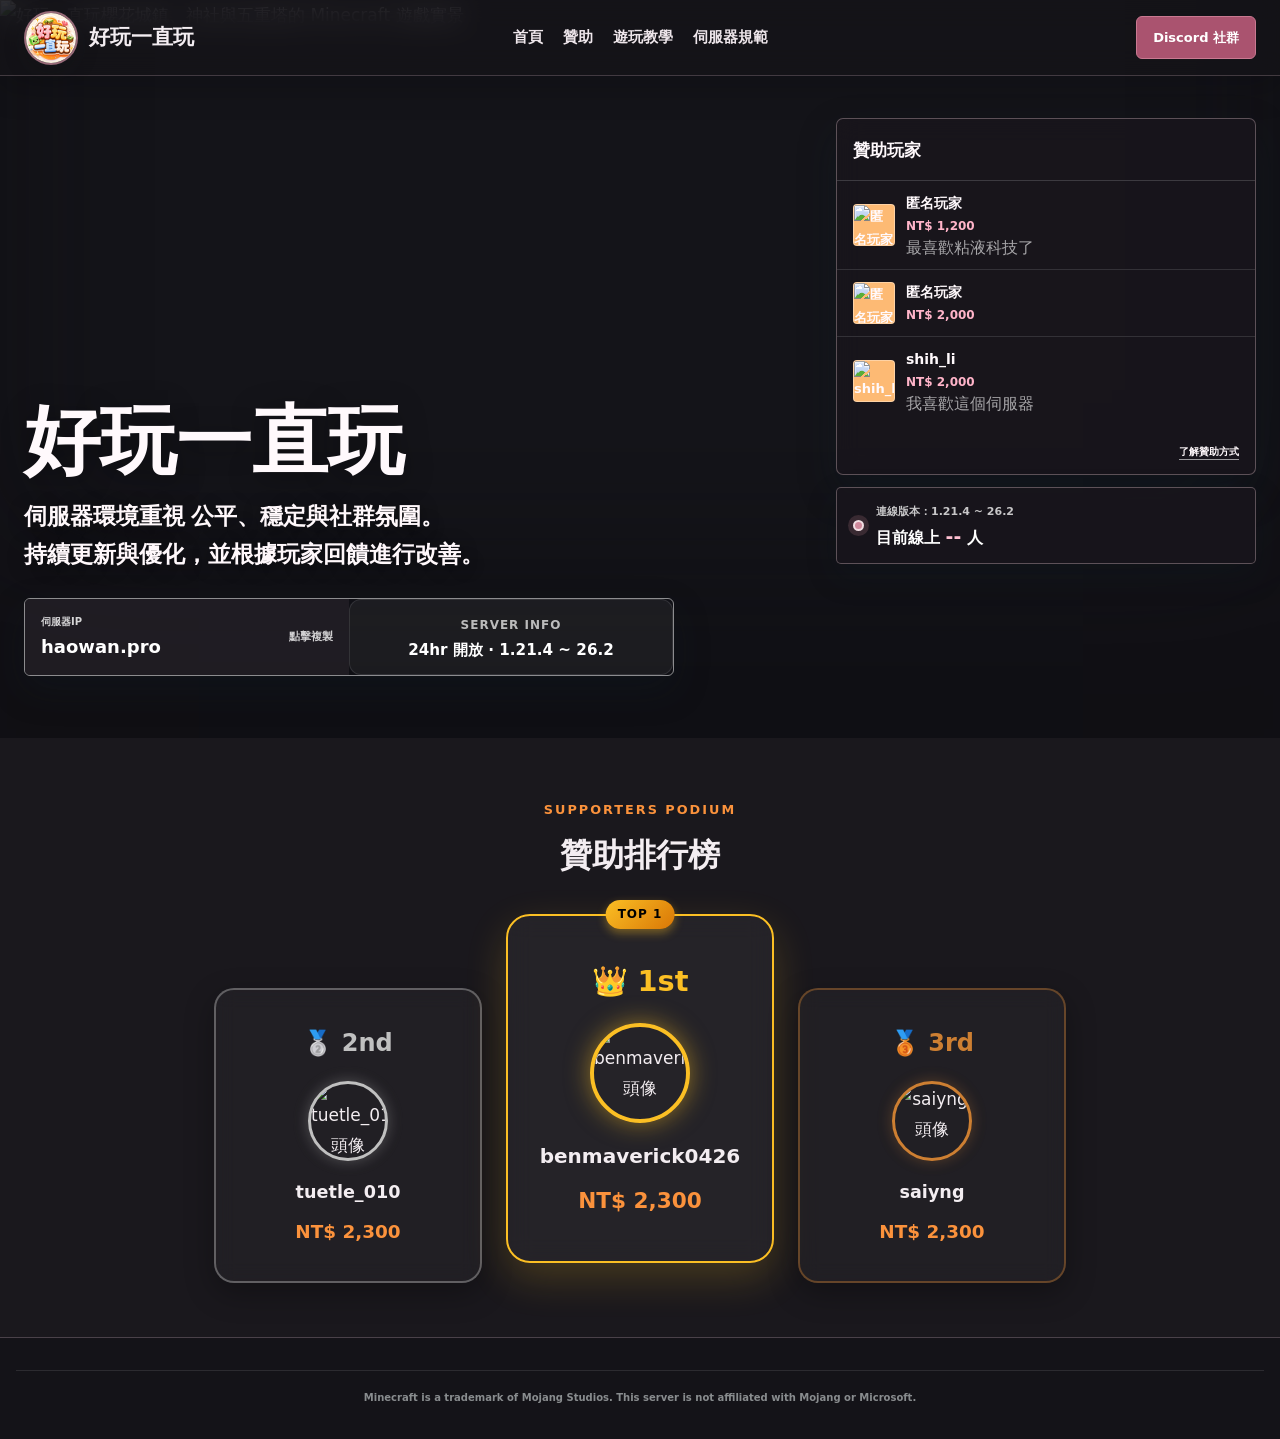
==== commit 87816ebc: "Add files via upload" ====
--- a/index.html
+++ b/index.html
@@ -1,11 +1,11 @@
-<!doctype html>
+<!DOCTYPE html>
 <html lang="zh-Hant">
 <head>
   <meta charset="utf-8">
   <meta name="viewport" content="width=device-width, initial-scale=1">
   <meta name="theme-color" content="#1a181d">
   <title>好玩一直玩</title>
-  <meta name="description" content="好玩一直玩是持續更新與優化，並根據玩家回饋進行改善。">
+  <meta name="description" content="持續更新與優化，並根據玩家回饋進行改善。">
   <meta property="og:title" content="好玩一直玩">
   <meta property="og:description" content="持續更新與優化，並根據玩家回饋進行改善。">
   <meta property="og:type" content="website">
@@ -23,14 +23,12 @@
       <img src="server-icon.png" alt="" width="56" height="56">
       <span><strong>好玩一直玩</strong></span>
     </a>
-
-            <nav class="main-nav" id="main-nav" aria-label="主要導覽" data-nav>
-      <a href="index.html" aria-current="page">首頁</a>
-      <a href="shop.html" >贊助</a>
-      <a href="commands.html" >遊玩教學</a>
-      <a href="rules.html" >伺服器規範</a>
+    <nav class="main-nav" id="main-nav" aria-label="主要導覽" data-nav>
+      <a href="index.html">首頁</a>
+      <a href="shop.html">贊助</a>
+      <a href="commands.html">遊玩教學</a>
+      <a href="rules.html">伺服器規範</a>
     </nav>
-
     <a class="header-discord" href="https://discord.gg/cj9Q2KJggV" target="_blank" rel="noopener noreferrer">Discord 社群</a>
     <button class="menu-button" type="button" aria-label="開啟選單" aria-controls="main-nav" aria-expanded="false" data-menu-button>
       <span></span><span></span><span></span>
@@ -48,7 +46,30 @@
             <div><strong>贊助玩家</strong></div>
           </header>
           <div class="hero-supporter-list" data-hero-supporter-list tabindex="0" aria-label="贊助玩家名單，可上下滑動">
-            <div class="hero-supporter-empty"><span>星</span><p><strong>等待第一位支持者</strong><small>贊助內容會同步顯示於此</small></p></div>
+            <div class="hero-supporter-item">
+              <img class="hero-supporter-avatar" src="https://mc-heads.net/avatar/shih_li/64" alt="shih_li 頭像" width="40" height="40">
+              <div class="hero-supporter-info">
+                <strong>shih_li</strong>
+                <small>我喜歡這個伺服器</small>
+              </div>
+              <div class="hero-supporter-amount">NT$ 2,000</div>
+            </div>
+            <div class="hero-supporter-item">
+              <img class="hero-supporter-avatar" src="https://mc-heads.net/avatar/Steve/64" alt="匿名玩家頭像" width="40" height="40">
+              <div class="hero-supporter-info">
+                <strong>匿名玩家</strong>
+                <small>熱心贊助</small>
+              </div>
+              <div class="hero-supporter-amount">NT$ 2,000</div>
+            </div>
+            <div class="hero-supporter-item">
+              <img class="hero-supporter-avatar" src="https://mc-heads.net/avatar/Alex/64" alt="匿名玩家頭像" width="40" height="40">
+              <div class="hero-supporter-info">
+                <strong>匿名玩家</strong>
+                <small>最喜歡粘液科技了</small>
+              </div>
+              <div class="hero-supporter-amount">NT$ 1,200</div>
+            </div>
           </div>
           <footer><a href="https://discord.gg/cj9Q2KJggV" target="_blank" rel="noopener noreferrer">了解贊助方式</a></footer>
         </aside>
@@ -79,230 +100,55 @@
       
     </section>
 
-    
+    <!-- 贊助排行榜 (Podium) -->
+    <section class="podium-section" style="max-width: 900px; margin: 4rem auto; padding: 0 1.5rem;">
+      <div style="text-align: center; margin-bottom: 2.5rem;">
+        <p class="eyebrow" style="color: #fb923c; font-weight: 800; letter-spacing: 2px; font-size: 0.8rem; margin-bottom: 0.5rem;">SUPPORTERS PODIUM</p>
+        <h2 style="font-size: 2rem; font-weight: 800; color: #f3edf1; margin: 0;">贊助排行榜</h2>
+      </div>
 
-    
+      <div class="podium-grid" style="display: grid; grid-template-columns: repeat(3, 1fr); gap: 1.5rem; align-items: end;">
+        
+        <!-- 第 2 名 (銀牌) -->
+        <div class="podium-card" style="background: rgba(255, 255, 255, 0.03); border: 2px solid rgba(192, 192, 192, 0.4); border-radius: 20px; padding: 2rem 1rem; text-align: center; backdrop-filter: blur(10px); box-shadow: 0 10px 30px rgba(0,0,0,0.3); transform: translateY(10px);">
+          <div style="font-size: 1.5rem; font-weight: 900; color: #c0c0c0; margin-bottom: 1rem;">🥈 2nd</div>
+          <div style="width: 80px; height: 80px; margin: 0 auto 1rem auto; border-radius: 50%; overflow: hidden; border: 3px solid #c0c0c0; box-shadow: 0 0 15px rgba(192,192,192,0.3);">
+            <img src="https://mc-heads.net/avatar/tuetle_010/80" alt="tuetle_010 頭像" style="width: 100%; height: 100%; object-fit: cover;">
+          </div>
+          <h3 style="font-size: 1.1rem; font-weight: 700; color: #f3edf1; margin: 0 0 0.5rem 0;">tuetle_010</h3>
+          <div style="font-size: 1.15rem; font-weight: 800; color: #fb923c;">NT$ 2,300</div>
+        </div>
 
-    
+        <!-- 第 1 名 (金牌) -->
+        <div class="podium-card" style="background: rgba(255, 255, 255, 0.05); border: 2px solid #fbbf24; border-radius: 24px; padding: 2.5rem 1rem; text-align: center; backdrop-filter: blur(12px); box-shadow: 0 15px 40px rgba(251, 191, 36, 0.2); transform: translateY(-10px); position: relative;">
+          <div style="position: absolute; top: -16px; left: 50%; transform: translateX(-50%); background: linear-gradient(135deg, #fbbf24, #d97706); color: #000; font-weight: 900; font-size: 0.75rem; padding: 4px 12px; border-radius: 20px; letter-spacing: 1px; box-shadow: 0 4px 10px rgba(251,191,36,0.4);">TOP 1</div>
+          <div style="font-size: 1.8rem; font-weight: 900; color: #fbbf24; margin-bottom: 1rem;">👑 1st</div>
+          <div style="width: 100px; height: 100px; margin: 0 auto 1rem auto; border-radius: 50%; overflow: hidden; border: 4px solid #fbbf24; box-shadow: 0 0 25px rgba(251,191,36,0.5);">
+            <img src="https://mc-heads.net/avatar/benmaverick0426/100" alt="benmaverick0426 頭像" style="width: 100%; height: 100%; object-fit: cover;">
+          </div>
+          <h3 style="font-size: 1.25rem; font-weight: 800; color: #f3edf1; margin: 0 0 0.5rem 0;">benmaverick0426</h3>
+          <div style="font-size: 1.35rem; font-weight: 900; color: #fb923c;">NT$ 2,300</div>
+        </div>
 
-    
+        <!-- 第 3 名 (銅牌) -->
+        <div class="podium-card" style="background: rgba(255, 255, 255, 0.03); border: 2px solid rgba(205, 127, 50, 0.4); border-radius: 20px; padding: 2rem 1rem; text-align: center; backdrop-filter: blur(10px); box-shadow: 0 10px 30px rgba(0,0,0,0.3); transform: translateY(10px);">
+          <div style="font-size: 1.5rem; font-weight: 900; color: #cd7f32; margin-bottom: 1rem;">🥉 3rd</div>
+          <div style="width: 80px; height: 80px; margin: 0 auto 1rem auto; border-radius: 50%; overflow: hidden; border: 3px solid #cd7f32; box-shadow: 0 0 15px rgba(205,127,50,0.3);">
+            <img src="https://mc-heads.net/avatar/saiyng/80" alt="saiyng 頭像" style="width: 100%; height: 100%; object-fit: cover;">
+          </div>
+          <h3 style="font-size: 1.1rem; font-weight: 700; color: #f3edf1; margin: 0 0 0.5rem 0;">saiyng</h3>
+          <div style="font-size: 1.15rem; font-weight: 800; color: #fb923c;">NT$ 2,300</div>
+        </div>
 
-    
-  
-    <!-- 絢麗贊助排行榜 (Top 3 Podium) -->
-    <section class="podium-section" aria-labelledby="podium-title">
-      <div class="podium-container">
-        <div class="podium-heading">
-          <span class="podium-badge">TOP SUPPORTERS</span>
-          <h2 id="podium-title">贊助排行榜</h2>
-          <p>感謝以下頂級玩家對伺服器的慷慨支持與熱愛</p>
-        </div>
-        <div class="podium-grid" data-top-podium>
-          <!-- 動態載入前三名 -->
-        </div>
       </div>
     </section>
 
-    <style>
-      .podium-section {
-        padding: 5rem 1.5rem 4rem;
-        background: linear-gradient(180deg, rgba(26,24,29,0) 0%, rgba(251,146,60,0.04) 50%, rgba(26,24,29,0) 100%);
-      }
-      .podium-container {
-        max-width: 1000px;
-        margin: 0 auto;
-      }
-      .podium-heading {
-        text-align: center;
-        margin-bottom: 3rem;
-      }
-      .podium-badge {
-        display: inline-block;
-        font-size: 0.75rem;
-        font-weight: 800;
-        letter-spacing: 2px;
-        color: #fb923c;
-        background: rgba(251, 146, 60, 0.1);
-        border: 1px solid rgba(251, 146, 60, 0.3);
-        padding: 0.35rem 1rem;
-        border-radius: 50px;
-        margin-bottom: 0.75rem;
-      }
-      .podium-heading h2 {
-        font-size: 2.2rem;
-        font-weight: 800;
-        color: var(--ink, #f3edf1);
-        margin: 0 0 0.5rem 0;
-      }
-      .podium-heading p {
-        color: var(--muted, #c8bdc4);
-        font-size: 1.05rem;
-        margin: 0;
-      }
-      .podium-grid {
-        display: grid;
-        grid-template-columns: repeat(3, 1fr);
-        gap: 2rem;
-        align-items: end;
-      }
-      @media(max-width: 768px) {
-        .podium-grid {
-          grid-template-columns: 1fr;
-          gap: 1.5rem;
-        }
-      }
-      .podium-card {
-        background: rgba(255, 255, 255, 0.03);
-        border: 1px solid rgba(255, 255, 255, 0.08);
-        border-radius: 20px;
-        padding: 2rem 1.5rem;
-        text-align: center;
-        position: relative;
-        backdrop-filter: blur(12px);
-        transition: transform 0.3s ease, border-color 0.3s ease, box-shadow 0.3s ease;
-        box-shadow: 0 12px 30px rgba(0,0,0,0.2);
-      }
-      .podium-card:hover {
-        transform: translateY(-6px);
-      }
-      /* Rank 1 (Gold) */
-      .podium-card.rank-1 {
-        background: linear-gradient(135deg, rgba(251, 191, 36, 0.08), rgba(251, 146, 60, 0.04));
-        border-color: rgba(251, 191, 36, 0.5);
-        box-shadow: 0 15px 40px rgba(251, 191, 36, 0.15);
-        transform: scale(1.05);
-        z-index: 2;
-      }
-      .podium-card.rank-1:hover {
-        transform: scale(1.05) translateY(-6px);
-      }
-      /* Rank 2 (Silver) */
-      .podium-card.rank-2 {
-        background: linear-gradient(135deg, rgba(226, 232, 240, 0.08), rgba(148, 163, 184, 0.04));
-        border-color: rgba(148, 163, 184, 0.4);
-        box-shadow: 0 12px 35px rgba(148, 163, 184, 0.1);
-      }
-      /* Rank 3 (Bronze) */
-      .podium-card.rank-3 {
-        background: linear-gradient(135deg, rgba(249, 115, 22, 0.08), rgba(194, 65, 12, 0.04));
-        border-color: rgba(249, 115, 22, 0.4);
-        box-shadow: 0 12px 35px rgba(249, 115, 22, 0.1);
-      }
-      .podium-rank-badge {
-        position: absolute;
-        top: -16px;
-        left: 50%;
-        transform: translateX(-50%);
-        font-size: 0.75rem;
-        font-weight: 800;
-        padding: 0.25rem 0.85rem;
-        border-radius: 50px;
-        color: #fff;
-        text-transform: uppercase;
-        letter-spacing: 1px;
-      }
-      .rank-1 .podium-rank-badge { background: linear-gradient(135deg, #f59e0b, #d97706); box-shadow: 0 4px 12px rgba(245, 158, 11, 0.4); }
-      .rank-2 .podium-rank-badge { background: linear-gradient(135deg, #94a3b8, #64748b); box-shadow: 0 4px 12px rgba(148, 163, 184, 0.4); }
-      .rank-3 .podium-rank-badge { background: linear-gradient(135deg, #f97316, #c2410c); box-shadow: 0 4px 12px rgba(249, 115, 22, 0.4); }
-
-      .podium-avatar {
-        width: 80px;
-        height: 80px;
-        margin: 1rem auto 1rem;
-        border-radius: 50%;
-        overflow: hidden;
-        border: 3px solid rgba(255,255,255,0.15);
-        background: rgba(0,0,0,0.2);
-        display: flex;
-        align-items: center;
-        justify-content: center;
-      }
-      .rank-1 .podium-avatar { border-color: #f59e0b; width: 96px; height: 96px; }
-      .rank-2 .podium-avatar { border-color: #94a3b8; }
-      .rank-3 .podium-avatar { border-color: #f97316; }
-
-      .podium-avatar img {
-        width: 100%;
-        height: 100%;
-        object-fit: cover;
-        image-rendering: pixelated;
-      }
-      .podium-name {
-        font-size: 1.25rem;
-        font-weight: 800;
-        color: var(--ink, #f3edf1);
-        margin-bottom: 0.25rem;
-      }
-      .podium-amount {
-        font-size: 1.1rem;
-        font-weight: 800;
-        color: #fb923c;
-        margin-bottom: 0.75rem;
-      }
-      .podium-message {
-        font-size: 0.9rem;
-        color: var(--muted, #c8bdc4);
-        font-style: italic;
-        background: rgba(0,0,0,0.15);
-        padding: 0.5rem 0.75rem;
-        border-radius: 8px;
-        min-height: 2.5rem;
-        display: flex;
-        align-items: center;
-        justify-content: center;
-      }
-    </style>
-
-
-  <script>
-    document.addEventListener('DOMContentLoaded', async () => {
-      const container = document.querySelector('[data-top-podium]');
-      if (!container) return;
-
-      try {
-        const res = await fetch('podium-sponsors.json?v=' + Date.now());
-        const sponsors = await res.json();
-        if (!Array.isArray(sponsors) || sponsors.length === 0) {
-          container.innerHTML = '<p style="grid-column: span 3; text-align: center; color: var(--muted);">目前尚無贊助記錄</p>';
-          return;
-        }
-
-        // Sort descending by amount
-        sponsors.sort((a, b) => b.amount - a.amount);
-        const top3 = sponsors.slice(0, 3);
-
-        container.innerHTML = top3.map((s, idx) => {
-          const rank = idx + 1;
-          const mcId = s.minecraftId || s.name || 'Steve';
-          const avatarUrl = `https://mc-heads.net/avatar/${encodeURIComponent(mcId)}/100`;
-          
-          return `
-            <div class="podium-card rank-${rank}">
-              <div class="podium-rank-badge">NO. ${rank}</div>
-              <div class="podium-avatar">
-                <img src="${avatarUrl}" alt="${s.name}" onerror="this.src='https://mc-heads.net/avatar/Steve/100'">
-              </div>
-              <div class="podium-name">${s.name}</div>
-              <div class="podium-amount">NT$ ${s.amount.toLocaleString()}</div>
-            </div>
-          `;
-        }).join('');
-      } catch (err) {
-        console.error('Failed to load sponsors podium:', err);
-        container.innerHTML = '<p style="grid-column: span 3; text-align: center; color: var(--muted);">排行榜載入中...</p>';
-      }
-    });
-  </script>
-
   </main>
 
-      <footer class="site-footer" style="text-align: center; padding: 2rem 1rem;">
+  <footer class="site-footer" style="text-align: center; padding: 2rem 1rem;">
     <p>Minecraft is a trademark of Mojang Studios. This server is not affiliated with Mojang or Microsoft.</p>
   </footer>
 
-  <div class="copy-toast" role="status" aria-live="polite" data-toast></div>
-  <script src="script.js?v=20260804-announcements6"></script>
-
-
+  <script src="script.js?v=20260804"></script>
 </body>
 </html>
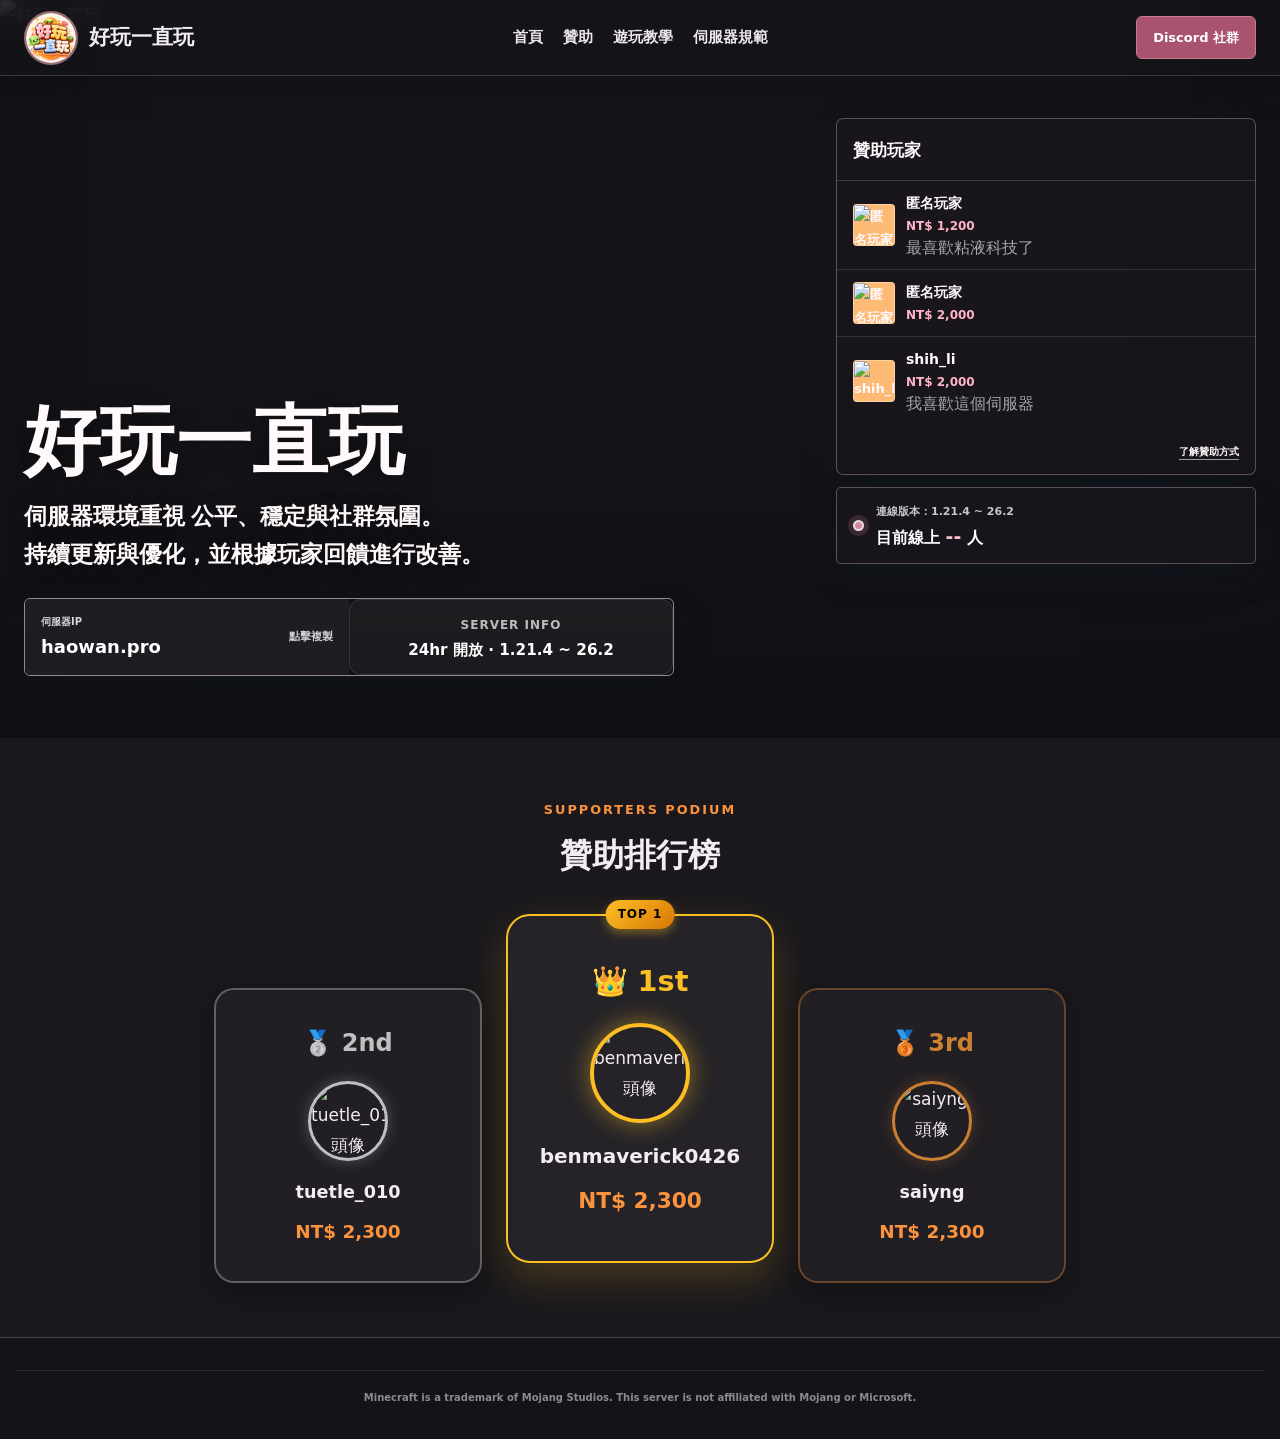
==== commit 5570602c: "Update index.html" ====
--- a/index.html
+++ b/index.html
@@ -37,7 +37,7 @@
 
   <main id="main-content">
     <section class="hero" id="top" aria-labelledby="hero-title">
-      <img class="hero-image" src="/xingling-world-20260716.webp?v=20260804-imagefix2" alt="好玩一直玩櫻花城鎮、神社與五重塔的 Minecraft 遊戲實景" width="2048" height="1152" fetchpriority="high">
+      <img class="hero-image" src="/xingling-world-20260716.webp?v=20260804-imagefix2" alt="好玩一直玩" width="2048" height="1152" fetchpriority="high">
       <div class="hero-shade" aria-hidden="true"></div>
 
       <div class="hero-quick-info">
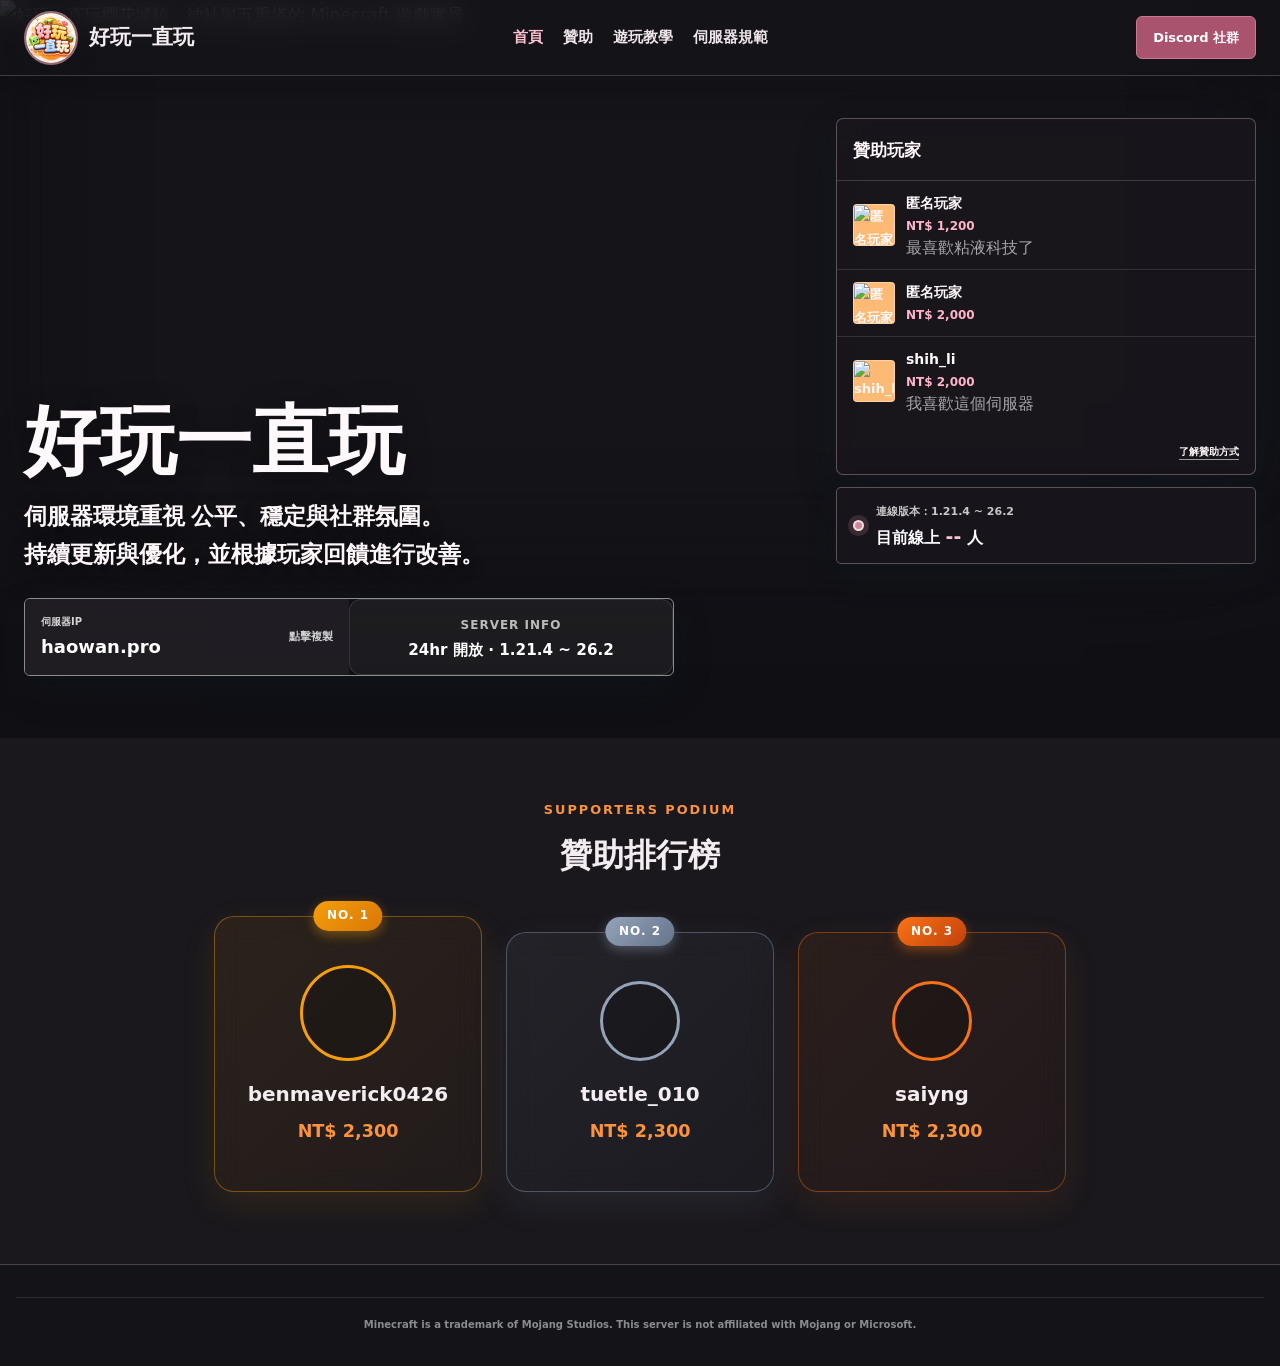
==== commit 6ff605bb: "Add files via upload" ====
--- a/index.html
+++ b/index.html
@@ -12,8 +12,114 @@
   <meta property="og:image" content="/xingling-world-20260716.webp?v=20260804-imagefix2">
   <link rel="icon" href="server-icon.png" type="image/webp">
   <link rel="preload" as="image" href="/xingling-world-20260716.webp?v=20260804-imagefix2" type="image/webp" fetchpriority="high">
-  <link rel="stylesheet" href="/styles.css?v=20260804-announcements6">
-  <link rel="stylesheet" href="/theme.css?v=20260804-announcements6">
+  <link rel="stylesheet" href="styles.css?v=20260804-announcements6">
+  <link rel="stylesheet" href="theme.css?v=20260804-announcements6">
+  <style>
+    /* 贊助排行榜 (原版樣式) */
+    .podium-section {
+      max-width: 900px;
+      margin: 4rem auto;
+      padding: 0 1.5rem;
+    }
+    .podium-heading {
+      text-align: center;
+      margin-bottom: 2.5rem;
+    }
+    .podium-heading h2 {
+      font-size: 2rem;
+      font-weight: 800;
+      color: var(--ink, #f3edf1);
+      margin-top: 0.5rem;
+    }
+    .podium-grid {
+      display: grid;
+      grid-template-columns: repeat(3, 1fr);
+      gap: 1.5rem;
+      align-items: center;
+    }
+    @media (max-width: 768px) {
+      .podium-grid {
+        grid-template-columns: 1fr;
+      }
+    }
+    .podium-card {
+      background: rgba(255, 255, 255, 0.03);
+      border: 1px solid rgba(255, 255, 255, 0.08);
+      border-radius: 20px;
+      padding: 2rem 1.5rem;
+      text-align: center;
+      backdrop-filter: blur(12px);
+      box-shadow: 0 20px 40px rgba(0,0,0,0.3);
+      position: relative;
+    }
+    .podium-card.rank-1 {
+      background: linear-gradient(135deg, rgba(245, 158, 11, 0.08), rgba(217, 119, 6, 0.04));
+      border-color: rgba(245, 158, 11, 0.4);
+      box-shadow: 0 12px 35px rgba(245, 158, 11, 0.1);
+      transform: translateY(-8px);
+    }
+    .podium-card.rank-2 {
+      background: linear-gradient(135deg, rgba(148, 163, 184, 0.08), rgba(100, 116, 139, 0.04));
+      border-color: rgba(148, 163, 184, 0.4);
+      box-shadow: 0 12px 35px rgba(148, 163, 184, 0.1);
+    }
+    .podium-card.rank-3 {
+      background: linear-gradient(135deg, rgba(249, 115, 22, 0.08), rgba(194, 65, 12, 0.04));
+      border-color: rgba(249, 115, 22, 0.4);
+      box-shadow: 0 12px 35px rgba(249, 115, 22, 0.1);
+    }
+    .podium-rank-badge {
+      position: absolute;
+      top: -16px;
+      left: 50%;
+      transform: translateX(-50%);
+      font-size: 0.75rem;
+      font-weight: 800;
+      padding: 0.25rem 0.85rem;
+      border-radius: 50px;
+      color: #fff;
+      text-transform: uppercase;
+      letter-spacing: 1px;
+    }
+    .rank-1 .podium-rank-badge { background: linear-gradient(135deg, #f59e0b, #d97706); box-shadow: 0 4px 12px rgba(245, 158, 11, 0.4); }
+    .rank-2 .podium-rank-badge { background: linear-gradient(135deg, #94a3b8, #64748b); box-shadow: 0 4px 12px rgba(148, 163, 184, 0.4); }
+    .rank-3 .podium-rank-badge { background: linear-gradient(135deg, #f97316, #c2410c); box-shadow: 0 4px 12px rgba(249, 115, 22, 0.4); }
+
+    .podium-avatar {
+      width: 80px;
+      height: 80px;
+      margin: 1rem auto 1rem;
+      border-radius: 50%;
+      overflow: hidden;
+      border: 3px solid rgba(255,255,255,0.15);
+      background: rgba(0,0,0,0.2);
+      display: flex;
+      align-items: center;
+      justify-content: center;
+    }
+    .rank-1 .podium-avatar { border-color: #f59e0b; width: 96px; height: 96px; }
+    .rank-2 .podium-avatar { border-color: #94a3b8; }
+    .rank-3 .podium-avatar { border-color: #f97316; }
+
+    .podium-avatar img {
+      width: 100%;
+      height: 100%;
+      object-fit: cover;
+      image-rendering: pixelated;
+    }
+    .podium-name {
+      font-size: 1.25rem;
+      font-weight: 800;
+      color: var(--ink, #f3edf1);
+      margin-bottom: 0.25rem;
+    }
+    .podium-amount {
+      font-size: 1.1rem;
+      font-weight: 800;
+      color: #fb923c;
+      margin-bottom: 0.75rem;
+    }
+  </style>
 </head>
 <body data-sponsor-api="/api/sponsors" data-player-api="/api/player-history" data-announcement-api="/api/announcements">
   <a class="skip-link" href="#main-content">前往主要內容</a>
@@ -24,7 +130,7 @@
       <span><strong>好玩一直玩</strong></span>
     </a>
     <nav class="main-nav" id="main-nav" aria-label="主要導覽" data-nav>
-      <a href="index.html">首頁</a>
+      <a href="index.html" aria-current="page">首頁</a>
       <a href="shop.html">贊助</a>
       <a href="commands.html">遊玩教學</a>
       <a href="rules.html">伺服器規範</a>
@@ -37,7 +143,7 @@
 
   <main id="main-content">
     <section class="hero" id="top" aria-labelledby="hero-title">
-      <img class="hero-image" src="/xingling-world-20260716.webp?v=20260804-imagefix2" alt="好玩一直玩" width="2048" height="1152" fetchpriority="high">
+      <img class="hero-image" src="/xingling-world-20260716.webp?v=20260804-imagefix2" alt="好玩一直玩櫻花城鎮、神社與五重塔的 Minecraft 遊戲實景" width="2048" height="1152" fetchpriority="high">
       <div class="hero-shade" aria-hidden="true"></div>
 
       <div class="hero-quick-info">
@@ -101,54 +207,66 @@
     </section>
 
     <!-- 贊助排行榜 (Podium) -->
-    <section class="podium-section" style="max-width: 900px; margin: 4rem auto; padding: 0 1.5rem;">
-      <div style="text-align: center; margin-bottom: 2.5rem;">
+    <section class="podium-section">
+      <div class="podium-heading">
         <p class="eyebrow" style="color: #fb923c; font-weight: 800; letter-spacing: 2px; font-size: 0.8rem; margin-bottom: 0.5rem;">SUPPORTERS PODIUM</p>
-        <h2 style="font-size: 2rem; font-weight: 800; color: #f3edf1; margin: 0;">贊助排行榜</h2>
-      </div>
-
-      <div class="podium-grid" style="display: grid; grid-template-columns: repeat(3, 1fr); gap: 1.5rem; align-items: end;">
-        
-        <!-- 第 2 名 (銀牌) -->
-        <div class="podium-card" style="background: rgba(255, 255, 255, 0.03); border: 2px solid rgba(192, 192, 192, 0.4); border-radius: 20px; padding: 2rem 1rem; text-align: center; backdrop-filter: blur(10px); box-shadow: 0 10px 30px rgba(0,0,0,0.3); transform: translateY(10px);">
-          <div style="font-size: 1.5rem; font-weight: 900; color: #c0c0c0; margin-bottom: 1rem;">🥈 2nd</div>
-          <div style="width: 80px; height: 80px; margin: 0 auto 1rem auto; border-radius: 50%; overflow: hidden; border: 3px solid #c0c0c0; box-shadow: 0 0 15px rgba(192,192,192,0.3);">
-            <img src="https://mc-heads.net/avatar/tuetle_010/80" alt="tuetle_010 頭像" style="width: 100%; height: 100%; object-fit: cover;">
-          </div>
-          <h3 style="font-size: 1.1rem; font-weight: 700; color: #f3edf1; margin: 0 0 0.5rem 0;">tuetle_010</h3>
-          <div style="font-size: 1.15rem; font-weight: 800; color: #fb923c;">NT$ 2,300</div>
-        </div>
-
-        <!-- 第 1 名 (金牌) -->
-        <div class="podium-card" style="background: rgba(255, 255, 255, 0.05); border: 2px solid #fbbf24; border-radius: 24px; padding: 2.5rem 1rem; text-align: center; backdrop-filter: blur(12px); box-shadow: 0 15px 40px rgba(251, 191, 36, 0.2); transform: translateY(-10px); position: relative;">
-          <div style="position: absolute; top: -16px; left: 50%; transform: translateX(-50%); background: linear-gradient(135deg, #fbbf24, #d97706); color: #000; font-weight: 900; font-size: 0.75rem; padding: 4px 12px; border-radius: 20px; letter-spacing: 1px; box-shadow: 0 4px 10px rgba(251,191,36,0.4);">TOP 1</div>
-          <div style="font-size: 1.8rem; font-weight: 900; color: #fbbf24; margin-bottom: 1rem;">👑 1st</div>
-          <div style="width: 100px; height: 100px; margin: 0 auto 1rem auto; border-radius: 50%; overflow: hidden; border: 4px solid #fbbf24; box-shadow: 0 0 25px rgba(251,191,36,0.5);">
-            <img src="https://mc-heads.net/avatar/benmaverick0426/100" alt="benmaverick0426 頭像" style="width: 100%; height: 100%; object-fit: cover;">
-          </div>
-          <h3 style="font-size: 1.25rem; font-weight: 800; color: #f3edf1; margin: 0 0 0.5rem 0;">benmaverick0426</h3>
-          <div style="font-size: 1.35rem; font-weight: 900; color: #fb923c;">NT$ 2,300</div>
-        </div>
-
-        <!-- 第 3 名 (銅牌) -->
-        <div class="podium-card" style="background: rgba(255, 255, 255, 0.03); border: 2px solid rgba(205, 127, 50, 0.4); border-radius: 20px; padding: 2rem 1rem; text-align: center; backdrop-filter: blur(10px); box-shadow: 0 10px 30px rgba(0,0,0,0.3); transform: translateY(10px);">
-          <div style="font-size: 1.5rem; font-weight: 900; color: #cd7f32; margin-bottom: 1rem;">🥉 3rd</div>
-          <div style="width: 80px; height: 80px; margin: 0 auto 1rem auto; border-radius: 50%; overflow: hidden; border: 3px solid #cd7f32; box-shadow: 0 0 15px rgba(205,127,50,0.3);">
-            <img src="https://mc-heads.net/avatar/saiyng/80" alt="saiyng 頭像" style="width: 100%; height: 100%; object-fit: cover;">
-          </div>
-          <h3 style="font-size: 1.1rem; font-weight: 700; color: #f3edf1; margin: 0 0 0.5rem 0;">saiyng</h3>
-          <div style="font-size: 1.15rem; font-weight: 800; color: #fb923c;">NT$ 2,300</div>
-        </div>
-
+        <h2>贊助排行榜</h2>
+      </div>
+
+      <div class="podium-grid" data-top-podium>
+        <!-- 動態載入前三名贊助者 -->
       </div>
     </section>
 
   </main>
 
-  <footer class="site-footer" style="text-align: center; padding: 2rem 1rem;">
+      <footer class="site-footer" style="text-align: center; padding: 2rem 1rem;">
     <p>Minecraft is a trademark of Mojang Studios. This server is not affiliated with Mojang or Microsoft.</p>
   </footer>
 
-  <script src="script.js?v=20260804"></script>
+  <div class="copy-toast" role="status" aria-live="polite" data-toast></div>
+  <script src="script.js?v=20260804-announcements6"></script>
+
+
+  <script>
+    document.addEventListener('DOMContentLoaded', async () => {
+      const container = document.querySelector('[data-top-podium]');
+      if (!container) return;
+
+      try {
+        const res = await fetch('podium-sponsors.json?v=' + Date.now());
+        const sponsors = await res.json();
+        if (!Array.isArray(sponsors) || sponsors.length === 0) {
+          container.innerHTML = '<p style="grid-column: span 3; text-align: center; color: var(--muted);">目前尚無贊助記錄</p>';
+          return;
+        }
+
+        // Sort descending by amount
+        sponsors.sort((a, b) => b.amount - a.amount);
+        const top3 = sponsors.slice(0, 3);
+
+        container.innerHTML = top3.map((s, idx) => {
+          const rank = idx + 1;
+          const mcId = s.minecraftId || s.name || 'Steve';
+          const avatarUrl = `https://mc-heads.net/avatar/${encodeURIComponent(mcId)}/100`;
+          
+          return `
+            <div class="podium-card rank-${rank}">
+              <div class="podium-rank-badge">NO. ${rank}</div>
+              <div class="podium-avatar">
+                <img src="${avatarUrl}" alt="${s.name}" onerror="this.src='https://mc-heads.net/avatar/Steve/100'">
+              </div>
+              <div class="podium-name">${s.name}</div>
+              <div class="podium-amount">NT$ ${s.amount.toLocaleString()}</div>
+            </div>
+          `;
+        }).join('');
+      } catch (err) {
+        console.error('Failed to load sponsors podium:', err);
+        container.innerHTML = '<p style="grid-column: span 3; text-align: center; color: var(--muted);">排行榜載入中...</p>';
+      }
+    });
+  </script>
+
 </body>
 </html>
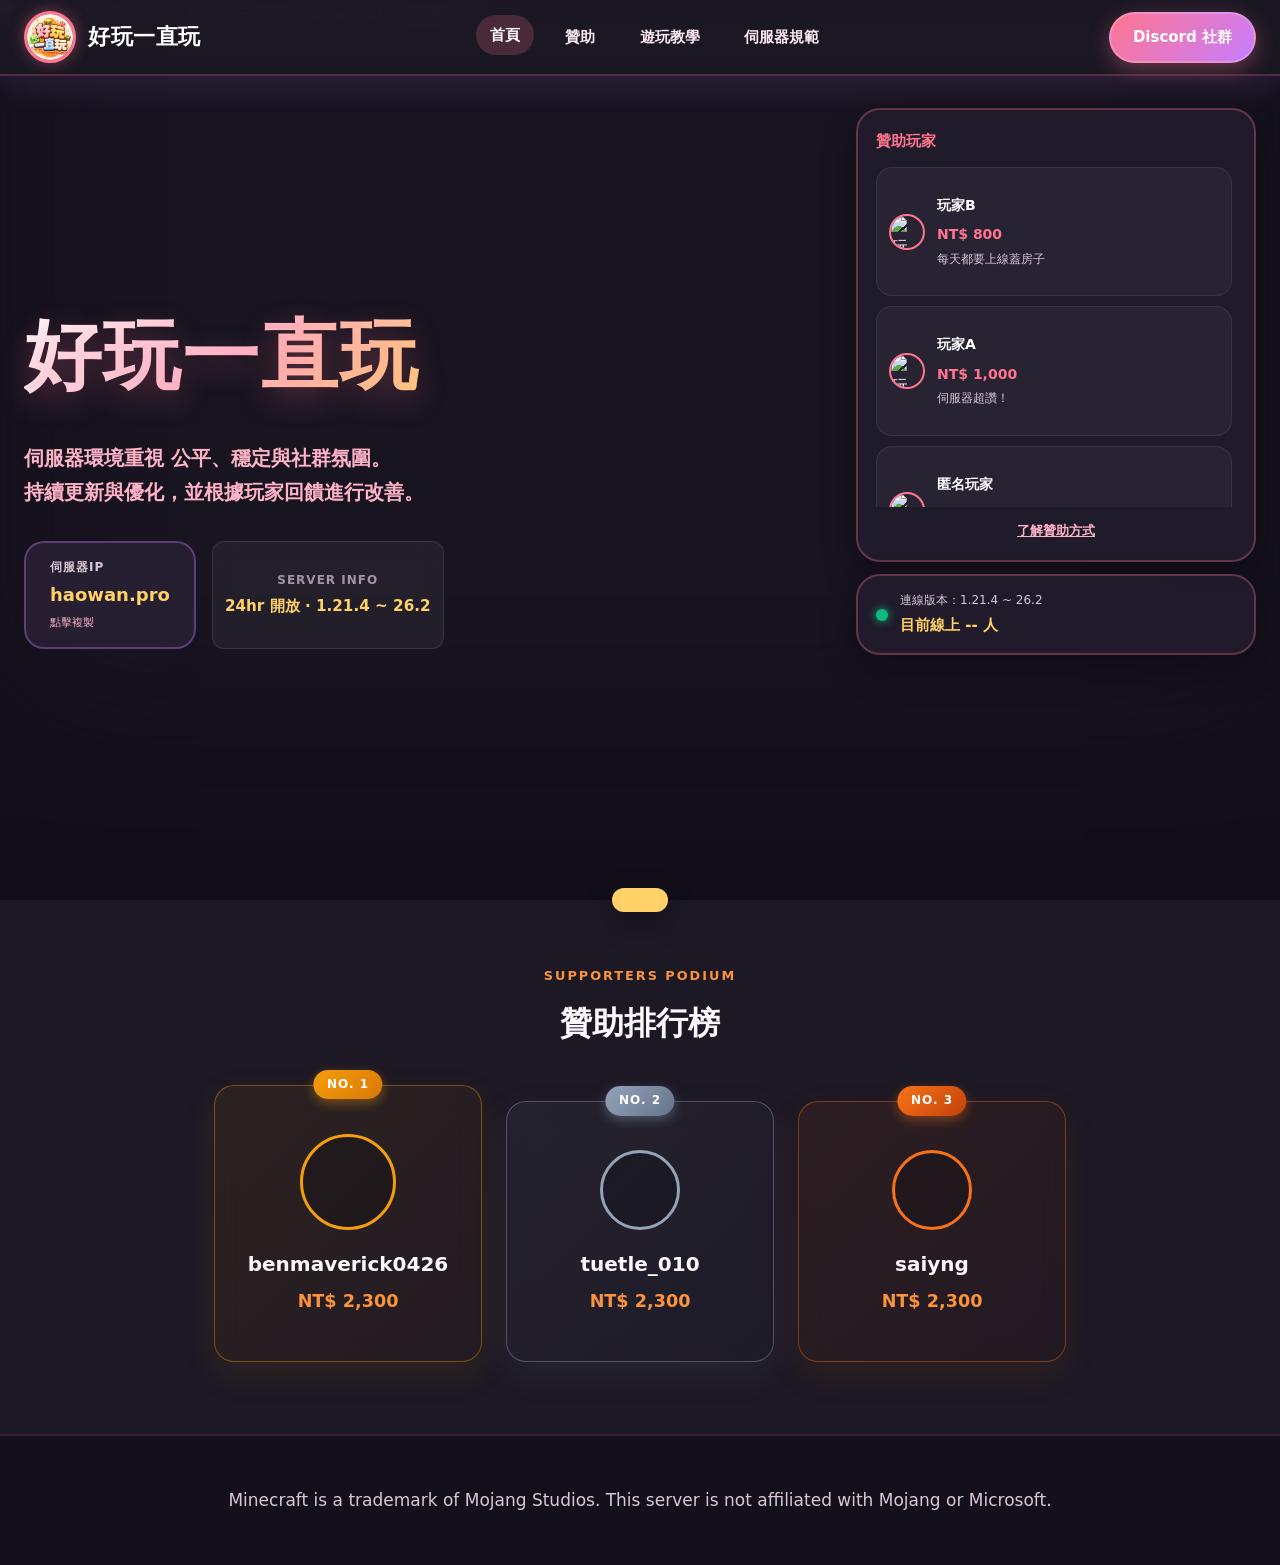
==== commit d22f21b1: "Add files via upload" ====
--- a/index.html
+++ b/index.html
@@ -119,6 +119,9 @@
       color: #fb923c;
       margin-bottom: 0.75rem;
     }
+    .hero-supporter-list {
+      max-height: 340px !important;
+    }
   </style>
 </head>
 <body data-sponsor-api="/api/sponsors" data-player-api="/api/player-history" data-announcement-api="/api/announcements">
@@ -176,6 +179,22 @@
               </div>
               <div class="hero-supporter-amount">NT$ 1,200</div>
             </div>
+            <div class="hero-supporter-item">
+              <img class="hero-supporter-avatar" src="https://mc-heads.net/avatar/Notch/64" alt="玩家A頭像" width="40" height="40">
+              <div class="hero-supporter-info">
+                <strong>玩家A</strong>
+                <small>伺服器超讚！</small>
+              </div>
+              <div class="hero-supporter-amount">NT$ 1,000</div>
+            </div>
+            <div class="hero-supporter-item">
+              <img class="hero-supporter-avatar" src="https://mc-heads.net/avatar/Jeb_/64" alt="玩家B頭像" width="40" height="40">
+              <div class="hero-supporter-info">
+                <strong>玩家B</strong>
+                <small>每天都要上線蓋房子</small>
+              </div>
+              <div class="hero-supporter-amount">NT$ 800</div>
+            </div>
           </div>
           <footer><a href="https://discord.gg/cj9Q2KJggV" target="_blank" rel="noopener noreferrer">了解贊助方式</a></footer>
         </aside>
@@ -220,7 +239,7 @@
 
   </main>
 
-      <footer class="site-footer" style="text-align: center; padding: 2rem 1rem;">
+  <footer class="site-footer" style="text-align: center; padding: 2rem 1rem;">
     <p>Minecraft is a trademark of Mojang Studios. This server is not affiliated with Mojang or Microsoft.</p>
   </footer>
 
--- a/styles.css
+++ b/styles.css
@@ -1,20 +1,20 @@
 :root {
-  --paper: #fbfafc;
-  --mist: #f0f5f4;
-  --white: #ffffff;
-  --ink: #282738;
-  --muted: #686879;
-  --line: #e2e1e8;
-  --forest: #f97316;
-  --forest-dark: #c2410c;
-  --rose: #f97316;
-  --rose-dark: #ea580c;
-  --sky: #f97316;
-  --gold: #d29a3c;
-  --discord: #f97316;
+  --paper: #1c1824;
+  --mist: #292436;
+  --white: #fffbfe;
+  --ink: #fdf6fa;
+  --muted: #d8c8d4;
+  --line: #524252;
+  --forest: #ff758f;
+  --forest-dark: #c77dff;
+  --rose: #ff758f;
+  --rose-dark: #db2777;
+  --sky: #70d6ff;
+  --gold: #ffd166;
+  --discord: #ff758f;
   --header-height: 76px;
   --max-width: 1240px;
-  --shadow: 0 18px 50px rgba(35, 48, 60, 0.12);
+  --shadow: 0 20px 50px rgba(199, 125, 255, 0.2);
   --supporter-height: 0px;
 }
 
@@ -28,6 +28,7 @@
 html {
   scroll-behavior: smooth;
   scroll-padding-top: calc(var(--supporter-height) + var(--header-height) + 16px);
+  color-scheme: dark;
 }
 
 body {
@@ -37,7 +38,7 @@
   color: var(--ink);
   background: var(--paper);
   font-family: "Noto Sans TC", "Microsoft JhengHei", "PingFang TC", system-ui, sans-serif;
-  line-height: 1.65;
+  line-height: 1.8;
   -webkit-font-smoothing: antialiased;
 }
 
@@ -79,2453 +80,485 @@
   background: var(--forest-dark);
   transform: translateY(-300%);
   transition: transform 180ms ease;
+  border-radius: 50px;
+}
+
+.site-header {
+  position: fixed;
+  top: var(--supporter-height);
+  left: 0;
+  right: 0;
+  height: var(--header-height);
+  z-index: 100;
+  display: flex;
+  align-items: center;
+  justify-content: space-between;
+  padding: 0 max(24px, calc((100vw - var(--max-width)) / 2));
+  background: rgba(28, 24, 36, 0.9);
+  border-bottom: 2px solid rgba(255, 117, 143, 0.3);
+  backdrop-filter: blur(14px);
+  transition: background 250ms ease, border-color 250ms ease;
+}
+
+.site-header.scrolled {
+  background: rgba(24, 20, 31, 0.95);
+  border-bottom-color: rgba(255, 117, 143, 0.4);
+  box-shadow: 0 10px 30px rgba(199, 125, 255, 0.15);
+}
+
+.brand {
+  display: flex;
+  align-items: center;
+  gap: 12px;
+}
+
+.brand img {
+  width: 52px;
+  height: 52px;
+  border-radius: 50%;
+  border: 3px solid #ff758f;
+  box-shadow: 0 0 15px rgba(255, 117, 143, 0.5);
+  object-fit: cover;
+}
+
+.brand span {
+  display: flex;
+  flex-direction: column;
+}
+
+.brand strong {
+  font-size: 22px;
+  color: #fff;
+  letter-spacing: 0.5px;
+}
+
+.main-nav {
+  display: flex;
+  align-items: center;
+  gap: 16px;
+  pointer-events: auto;
+}
+
+.main-nav a {
+  padding: 8px 16px;
+  font-size: 15px;
+  font-weight: 700;
+  color: #fce8f3;
+  border-radius: 50px;
+  transition: all 0.25s ease;
+}
+
+.main-nav a:hover,
+.main-nav a:focus-visible,
+.main-nav a[aria-current="page"] {
+  color: #fff;
+  background: rgba(255, 117, 143, 0.25);
+  transform: translateY(-2px);
+}
+
+.header-discord {
+  display: inline-flex;
+  align-items: center;
+  justify-content: center;
+  padding: 10px 22px;
+  font-size: 15px;
+  font-weight: 800;
+  color: #fff;
+  background: linear-gradient(135deg, #ff758f, #c77dff);
+  border-radius: 50px;
+  border: 2px solid rgba(255, 255, 255, 0.25);
+  box-shadow: 0 6px 20px rgba(255, 117, 143, 0.4);
+  transition: transform 0.25s ease, box-shadow 0.25s ease;
+}
+
+.header-discord:hover {
+  transform: translateY(-3px) scale(1.02);
+  box-shadow: 0 8px 25px rgba(255, 117, 143, 0.6);
+}
+
+.menu-button {
+  display: none;
+  background: transparent;
+  border: none;
+  padding: 8px;
+  cursor: pointer;
+}
+
+.menu-button span {
+  display: block;
+  width: 24px;
+  height: 2px;
+  background: var(--ink);
+  margin: 5px 0;
+  transition: transform 0.2s ease;
+}
+
+.hero {
+  position: relative;
+  min-height: 100vh;
+  display: flex;
+  align-items: center;
+  padding: calc(var(--header-height) + 40px) max(24px, calc((100vw - var(--max-width)) / 2)) 80px;
+  background: var(--paper);
+  overflow: hidden;
+}
+
+.hero-image {
+  position: absolute;
+  inset: 0;
+  width: 100%;
+  height: 100%;
+  object-fit: cover;
+  filter: brightness(0.65) saturate(1.1);
+}
+
+.hero-shade {
+  position: absolute;
+  inset: 0;
+  background: rgba(20, 16, 28, 0.5);
+  box-shadow: inset 0 -180px 140px rgba(15, 12, 22, 0.7);
 }
 
 .hero-quick-info {
   position: absolute;
-  top: calc(var(--header-height) + 42px);
+  top: calc(var(--header-height) + 32px);
   right: max(24px, calc((100vw - var(--max-width)) / 2));
-  width: min(420px, calc(100vw - 48px));
+  width: min(400px, calc(100vw - 48px));
   z-index: 4;
   display: grid;
   gap: 12px;
   pointer-events: none;
 }
 
+.hero-supporters {
+  background: rgba(35, 29, 46, 0.85);
+  border: 2px solid rgba(255, 117, 143, 0.35);
+  border-radius: 24px;
+  padding: 18px;
+  pointer-events: auto;
+  backdrop-filter: blur(14px);
+  box-shadow: 0 15px 35px rgba(0, 0, 0, 0.3);
+}
+
+.hero-supporters header {
+  display: flex;
+  justify-content: space-between;
+  align-items: center;
+  margin-bottom: 12px;
+  font-size: 15px;
+  font-weight: 800;
+  color: #ff758f;
+}
+
+.hero-supporter-list {
+  display: grid;
+  gap: 10px;
+  max-height: 220px;
+  overflow-y: auto;
+  padding-right: 4px;
+}
+
+.hero-supporter-item {
+  display: flex;
+  align-items: center;
+  gap: 12px;
+  padding: 8px 12px;
+  background: rgba(255, 255, 255, 0.04);
+  border: 1px solid rgba(255, 255, 255, 0.08);
+  border-radius: 16px;
+}
+
+.hero-supporter-avatar {
+  width: 36px;
+  height: 36px;
+  border-radius: 50%;
+  border: 2px solid #ff758f;
+  object-fit: cover;
+  image-rendering: pixelated;
+}
+
+.hero-supporter-info {
+  flex: 1;
+  min-width: 0;
+}
+
+.hero-supporter-info strong {
+  display: block;
+  font-size: 14px;
+  color: #fff;
+  white-space: nowrap;
+  overflow: hidden;
+  text-overflow: ellipsis;
+}
+
+.hero-supporter-info small {
+  display: block;
+  font-size: 12px;
+  color: var(--muted);
+  white-space: nowrap;
+  overflow: hidden;
+  text-overflow: ellipsis;
+}
+
+.hero-supporter-amount {
+  font-size: 14px;
+  font-weight: 800;
+  color: #ffd166;
+}
+
+.hero-supporters footer {
+  margin-top: 12px;
+  text-align: center;
+  font-size: 13px;
+}
+
+.hero-supporters footer a {
+  color: #ffb3c6;
+  text-decoration: underline;
+  font-weight: 700;
+}
+
 .hero-status {
   position: relative;
+  display: flex;
+  align-items: center;
+  gap: 12px;
+  padding: 14px 18px;
+  background: rgba(35, 29, 46, 0.85);
+  border: 2px solid rgba(255, 117, 143, 0.35);
+  border-radius: 20px;
+  pointer-events: auto;
+  backdrop-filter: blur(14px);
+  box-shadow: 0 10px 30px rgba(0, 0, 0, 0.3);
+  color: #fff;
+}
+
+.status-dot {
+  width: 12px;
+  height: 12px;
+  border-radius: 50%;
+  background: #10b981;
+  box-shadow: 0 0 10px #10b981;
+}
+
+.hero-status-copy {
+  display: flex;
+  flex-direction: column;
+  font-size: 14px;
+}
+
+.hero-status-copy small {
+  color: var(--muted);
+  font-size: 12px;
+}
+
+.hero-status-copy strong {
+  font-size: 15px;
+  color: #ffd166;
+}
+
+.hero-content {
+  position: relative;
+  z-index: 3;
+  max-width: 650px;
+}
+
+.hero-content h1 {
+  margin: 0 0 16px;
+  font-size: 4.5rem;
+  letter-spacing: 1px;
+  background: linear-gradient(135deg, #fff, #ffb3c6, #ffd166);
+  -webkit-background-clip: text;
+  -webkit-text-fill-color: transparent;
+  text-shadow: 0 10px 30px rgba(255, 117, 143, 0.3);
+}
+
+.hero-lead {
+  margin: 0 0 32px;
+  font-size: 1.25rem;
+  font-weight: 700;
+  color: #ffb3c6;
+  line-height: 1.7;
+}
+
+.hero-addresses {
+  display: flex;
+  gap: 16px;
+  flex-wrap: wrap;
+}
+
+.address-button {
+  display: inline-flex;
+  flex-direction: column;
+  padding: 14px 24px;
+  background: rgba(40, 33, 52, 0.9);
+  border: 2px solid rgba(199, 125, 255, 0.4);
+  border-radius: 20px;
+  color: #fff;
+  cursor: pointer;
+  backdrop-filter: blur(12px);
+  transition: transform 0.2s ease, border-color 0.2s ease;
+}
+
+.address-button:hover {
+  transform: translateY(-3px);
+  border-color: #ff758f;
+}
+
+.address-button span {
+  font-size: 12px;
+  color: var(--muted);
+  font-weight: 700;
+  letter-spacing: 1px;
+}
+
+.address-button strong {
+  font-size: 18px;
+  color: #ffd166;
+}
+
+.address-button small {
+  font-size: 11px;
+  color: #ffb3c6;
+  margin-top: 2px;
+}
+
+.podium-section {
+  max-width: 900px;
+  margin: 5rem auto;
+  padding: 0 1.5rem;
+}
+
+.podium-heading {
+  text-align: center;
+  margin-bottom: 2.5rem;
+}
+
+.podium-heading h2 {
+  font-size: 2.2rem;
+  font-weight: 800;
+  color: #fff;
+  margin-top: 0.5rem;
+}
+
+.podium-grid {
   display: grid;
-  grid-template-columns: auto minmax(0, 1fr) auto;
-  align-items: center;
-  gap: 12px;
-  width: 100%;
-  min-height: 76px;
-  padding: 14px 16px;
-  flex: 0 0 auto;
-  color: var(--white);
-  background: rgba(18, 45, 53, 0.9);
-  border: 1px solid rgba(255, 255, 255, 0.42);
-  border-radius: 5px;
-  box-shadow: 0 12px 30px rgba(15, 34, 42, 0.22);
-  pointer-events: auto;
-  transition: border-color 180ms ease, transform 180ms ease, background 180ms ease;
-}
-
-.hero-status:hover,
-.hero-status:focus-visible {
-  border-color: rgba(255, 255, 255, 0.7);
-  transform: translateY(-2px);
-}
-
-.status-dot {
-  width: 11px;
-  height: 11px;
-  flex: 0 0 auto;
-  background: #a69fa4;
-  border: 2px solid rgba(255, 255, 255, 0.72);
+  grid-template-columns: repeat(3, 1fr);
+  gap: 1.5rem;
+  align-items: center;
+}
+
+@media (max-width: 768px) {
+  .podium-grid {
+    grid-template-columns: 1fr;
+  }
+}
+
+.podium-card {
+  background: rgba(35, 29, 46, 0.8);
+  border: 2px solid rgba(255, 117, 143, 0.25);
+  border-radius: 28px;
+  padding: 2.5rem 1.5rem 2rem;
+  text-align: center;
+  backdrop-filter: blur(14px);
+  box-shadow: var(--shadow);
+  position: relative;
+}
+
+.podium-card.rank-1 {
+  background: linear-gradient(135deg, rgba(255, 209, 102, 0.12), rgba(255, 117, 143, 0.08));
+  border-color: rgba(255, 209, 102, 0.6);
+  transform: translateY(-8px);
+}
+
+.podium-card.rank-2 {
+  background: linear-gradient(135deg, rgba(112, 214, 255, 0.1), rgba(199, 125, 255, 0.06));
+  border-color: rgba(112, 214, 255, 0.5);
+}
+
+.podium-card.rank-3 {
+  background: linear-gradient(135deg, rgba(255, 117, 143, 0.1), rgba(199, 125, 255, 0.06));
+  border-color: rgba(255, 117, 143, 0.5);
+}
+
+.podium-rank-badge {
+  position: absolute;
+  top: -16px;
+  left: 50%;
+  transform: translateX(-50%);
+  font-size: 0.8rem;
+  font-weight: 800;
+  padding: 0.3rem 1rem;
+  border-radius: 50px;
+  color: #fff;
+  text-transform: uppercase;
+  letter-spacing: 1px;
+}
+
+.rank-1 .podium-rank-badge { background: linear-gradient(135deg, #ffd166, #f59e0b); box-shadow: 0 4px 15px rgba(255, 209, 102, 0.5); }
+.rank-2 .podium-rank-badge { background: linear-gradient(135deg, #70d6ff, #3b82f6); box-shadow: 0 4px 15px rgba(112, 214, 255, 0.5); }
+.rank-3 .podium-rank-badge { background: linear-gradient(135deg, #ff758f, #db2777); box-shadow: 0 4px 15px rgba(255, 117, 143, 0.5); }
+
+.podium-avatar {
+  width: 88px;
+  height: 88px;
+  margin: 1rem auto;
   border-radius: 50%;
-  box-shadow: 0 0 0 5px rgba(166, 159, 164, 0.16);
-}
-
-.status-online .status-dot {
-  background: #71c6aa;
-  box-shadow: 0 0 0 5px rgba(113, 198, 170, 0.18);
-}
-
-.status-offline .status-dot,
-.status-unavailable .status-dot {
-  background: #cf899b;
-  box-shadow: 0 0 0 5px rgba(207, 137, 155, 0.18);
-}
-
-.hero-status-copy,
-.status-live-copy {
-  display: grid;
-  min-width: 0;
-  gap: 2px;
-}
-
-.hero-status-copy small {
-  color: rgba(255, 255, 255, 0.76);
-  font-size: 11px;
-  font-weight: 700;
-}
-
-.hero-status-copy strong {
-  color: #fff;
-  font-size: 16px;
-  line-height: 1.35;
-}
-
-.hero-status-copy b,
-.status-live-copy b {
-  color: #ffc0d1;
-  font-size: 1.18em;
-  font-variant-numeric: tabular-nums;
-}
-
-.hero-status-link {
-  color: #f5c3d1;
-  font-size: 11px;
-  font-weight: 800;
-  white-space: nowrap;
-}
-
-.hero-supporters {
-  width: 100%;
-  color: var(--white);
-  background: rgba(18, 45, 53, 0.9);
-  border: 1px solid rgba(255, 255, 255, 0.3);
-  border-radius: 7px;
-  box-shadow: 0 16px 38px rgba(15, 34, 42, 0.28);
-  backdrop-filter: blur(12px);
   overflow: hidden;
-  pointer-events: auto;
-}
-
-.hero-supporters > header {
-  display: flex;
-  align-items: center;
-  justify-content: space-between;
-  gap: 14px;
-  min-height: 62px;
-  padding: 12px 16px;
-  border-bottom: 1px solid rgba(255, 255, 255, 0.16);
-}
-
-.hero-supporters > header div {
-  display: grid;
-  line-height: 1.25;
-}
-
-.hero-supporters > header span {
-  color: #efb3c3;
-  font-size: 9px;
-  font-weight: 900;
-}
-
-.hero-supporters > header strong {
-  margin-top: 3px;
-  font-family: "Noto Serif TC", "PMingLiU", serif;
-  font-size: 17px;
-}
-
-.hero-supporter-list {
-  display: grid;
-  max-height: 244px;
-  overflow-x: hidden;
-  overflow-y: auto;
-  overscroll-behavior: contain;
-  scrollbar-color: rgba(239, 179, 195, 0.82) rgba(255, 255, 255, 0.1);
-  scrollbar-width: thin;
-  touch-action: pan-y;
-  -webkit-overflow-scrolling: touch;
-}
-
-.hero-supporter-list::-webkit-scrollbar {
-  width: 7px;
-}
-
-.hero-supporter-list::-webkit-scrollbar-track {
-  background: rgba(255, 255, 255, 0.08);
-}
-
-.hero-supporter-list::-webkit-scrollbar-thumb {
-  background: rgba(239, 179, 195, 0.82);
-  border: 2px solid transparent;
-  border-radius: 7px;
-  background-clip: padding-box;
-}
-
-.hero-supporter-empty,
-.hero-supporter-item {
-  display: grid;
-  grid-template-columns: 42px minmax(0, 1fr);
-  align-items: center;
-  gap: 11px;
-  min-height: 66px;
-  padding: 10px 16px;
-  border-bottom: 1px solid rgba(255, 255, 255, 0.12);
-}
-
-.hero-supporter-empty > span,
-.hero-supporter-avatar {
-  display: grid;
-  place-items: center;
-  width: 42px;
-  height: 42px;
-  color: var(--white);
-  background: var(--rose-dark);
-  border: 1px solid rgba(255, 255, 255, 0.34);
-  border-radius: 4px;
-  object-fit: cover;
-  image-rendering: pixelated;
-  font-size: 13px;
-  font-weight: 900;
-}
-
-.hero-supporter-empty p,
-.hero-supporter-info {
-  display: grid;
-  min-width: 0;
-  margin: 0;
-}
-
-.hero-supporter-empty strong,
-.hero-supporter-info strong {
-  overflow: hidden;
-  font-size: 14px;
-  text-overflow: ellipsis;
-  white-space: nowrap;
-}
-
-.hero-supporter-empty small,
-.hero-supporter-info small {
-  overflow: hidden;
-  color: rgba(255, 255, 255, 0.62);
-  font-size: 16px;
-  line-height: 1.35;
-  text-overflow: ellipsis;
-  white-space: nowrap;
-}
-
-.hero-supporter-amount {
-  overflow: hidden;
-  color: #efb3c3;
-  font-size: 12px;
-  font-weight: 800;
-  text-overflow: ellipsis;
-  white-space: nowrap;
-}
-
-.hero-supporters > footer {
-  padding: 9px 16px 10px;
-  text-align: right;
-}
-
-.hero-supporters > footer a {
-  padding-bottom: 2px;
-  border-bottom: 1px solid rgba(255, 255, 255, 0.58);
-  font-size: 10px;
-  font-weight: 800;
-}
-
-.skip-link:focus {
-  transform: translateY(0);
-}
-
-.site-header {
-  position: fixed;
-  inset: var(--supporter-height) 0 auto;
-  z-index: 100;
-  display: grid;
-  grid-template-columns: 1fr auto 1fr;
-  align-items: center;
-  min-height: var(--header-height);
-  padding: 10px max(24px, calc((100vw - var(--max-width)) / 2));
-  color: var(--white);
-  background: rgba(18, 48, 57, 0.46);
-  border-bottom: 1px solid rgba(255, 255, 255, 0.2);
-  backdrop-filter: blur(14px);
-  transition: color 220ms ease, background-color 220ms ease, box-shadow 220ms ease;
-}
-
-.site-header.scrolled {
-  color: var(--ink);
-  background: rgba(251, 250, 252, 0.96);
-  border-bottom-color: var(--line);
-  box-shadow: 0 8px 24px rgba(35, 48, 60, 0.08);
-}
-
-.brand {
-  justify-self: start;
-  display: inline-flex;
-  align-items: center;
-  gap: 11px;
-  min-width: 0;
-}
-
-.brand img {
-  width: 54px;
-  height: 54px;
-  object-fit: cover;
-  border: 2px solid rgba(255, 255, 255, 0.82);
-  border-radius: 50%;
-  box-shadow: 0 8px 22px rgba(20, 25, 25, 0.18);
-}
-
-.site-header.scrolled .brand img {
-  border-color: rgba(183, 68, 99, 0.34);
-}
-
-.brand span {
-  display: grid;
-  line-height: 1.15;
-}
-
-.brand strong {
-  font-family: "Noto Serif TC", "PMingLiU", serif;
-  font-size: 20px;
-  font-weight: 800;
-}
-
-.brand small {
-  margin-top: 4px;
-  font-size: 9px;
-  font-weight: 700;
-  opacity: 0.8;
-}
-
-.main-nav {
+  border: 3px solid rgba(255,255,255,0.2);
+  background: rgba(0,0,0,0.3);
   display: flex;
   align-items: center;
   justify-content: center;
-  gap: 28px;
-}
-
-.main-nav a {
-  position: relative;
-  padding: 9px 0;
-  font-size: 14px;
-  font-weight: 700;
-}
-
-.main-nav a::after {
-  position: absolute;
-  right: 0;
-  bottom: 3px;
-  left: 0;
-  height: 2px;
-  content: "";
-  background: currentColor;
-  transform: scaleX(0);
-  transform-origin: right;
-  transition: transform 180ms ease;
-}
-
-.main-nav a:hover::after,
-.main-nav a:focus-visible::after {
-  transform: scaleX(1);
-  transform-origin: left;
-}
-
-.header-discord {
-  justify-self: end;
-  min-height: 42px;
-  padding: 9px 16px;
-  color: var(--white);
-  background: var(--rose-dark);
-  border: 1px solid rgba(255, 255, 255, 0.34);
-  border-radius: 6px;
-  font-size: 13px;
-  font-weight: 800;
-  transition: transform 180ms ease, background-color 180ms ease;
-}
-
-.header-discord:hover,
-.header-discord:focus-visible {
-  background: var(--rose);
-  transform: translateY(-2px);
-}
-
-.menu-button {
-  display: none;
-  width: 44px;
-  height: 44px;
-  padding: 11px;
-  background: transparent;
-  border: 1px solid currentColor;
-  border-radius: 6px;
-}
-
-.menu-button span {
-  display: block;
-  width: 20px;
-  height: 2px;
-  margin: 4px auto;
-  background: currentColor;
-  transition: transform 180ms ease, opacity 180ms ease;
-}
-
-.menu-button[aria-expanded="true"] span:nth-child(1) {
-  transform: translateY(6px) rotate(45deg);
-}
-
-.menu-button[aria-expanded="true"] span:nth-child(2) {
-  opacity: 0;
-}
-
-.menu-button[aria-expanded="true"] span:nth-child(3) {
-  transform: translateY(-6px) rotate(-45deg);
-}
-
-.hero {
-  position: relative;
-  isolation: isolate;
-  height: 82svh;
-  min-height: 560px;
-  max-height: 820px;
-  color: var(--white);
-  overflow: hidden;
-}
-
-.hero-image,
-.hero-shade {
-  position: absolute;
-  inset: 0;
-  width: 100%;
-  height: 100%;
-}
-
-.hero-image {
-  z-index: -2;
-  object-fit: cover;
-  object-position: center 52%;
-}
-
-.hero-shade {
-  z-index: -1;
-  background: rgba(10, 31, 42, 0.36);
-  box-shadow: inset 0 -200px 150px rgba(13, 39, 47, 0.38);
-}
-
-.hero-content {
-  display: flex;
-  flex-direction: column;
-  justify-content: flex-end;
-  width: min(var(--max-width), calc(100% - 48px));
-  height: 100%;
-  margin: 0 auto;
-  padding: calc(var(--header-height) + 54px) 0 62px;
-}
-
-.eyebrow {
-  margin: 0 0 13px;
-  font-size: 12px;
-  font-weight: 900;
-  line-height: 1.3;
-}
-
-.eyebrow.dark {
-  color: var(--rose-dark);
-}
-
-.hero h1 {
-  margin: 0;
-  font-family: "Noto Serif TC", "PMingLiU", serif;
-  font-size: 76px;
-  font-weight: 900;
-  line-height: 1.02;
-  text-shadow: 0 5px 28px rgba(0, 0, 0, 0.36);
-}
-
-.hero-lead {
-  max-width: 670px;
-  margin: 18px 0 24px;
-  font-family: "Noto Serif TC", "PMingLiU", serif;
-  font-size: 22px;
-  font-weight: 700;
-  line-height: 1.65;
-  text-shadow: 0 3px 18px rgba(0, 0, 0, 0.44);
-}
-
-.hero-actions {
-  display: flex;
-  flex-wrap: wrap;
-  gap: 10px;
-  margin-bottom: 22px;
-}
-
-.button {
-  display: inline-flex;
-  align-items: center;
-  justify-content: center;
-  min-height: 46px;
-  padding: 10px 19px;
-  border: 1px solid transparent;
-  border-radius: 6px;
-  font-size: 14px;
-  font-weight: 800;
-  line-height: 1.25;
-  transition: transform 180ms ease, background-color 180ms ease, border-color 180ms ease;
-}
-
-.button:hover,
-.button:focus-visible {
-  transform: translateY(-2px);
-}
-
-.button-primary {
-  color: var(--white);
-  background: var(--rose-dark);
-  border-color: var(--rose-dark);
-}
-
-.button-primary:hover,
-.button-primary:focus-visible {
-  background: var(--rose);
-  border-color: var(--rose);
-}
-
-.button-light {
-  color: var(--forest-dark);
-  background: rgba(255, 255, 255, 0.9);
-  border-color: rgba(255, 255, 255, 0.9);
-}
-
-.button-light:hover,
-.button-light:focus-visible {
-  background: var(--white);
-}
-
-.hero-addresses {
-  display: grid;
-  grid-template-columns: repeat(2, minmax(0, 1fr));
-  width: min(650px, 100%);
-  border: 1px solid rgba(255, 255, 255, 0.52);
-  border-radius: 6px;
-  overflow: hidden;
-  box-shadow: 0 14px 36px rgba(15, 34, 42, 0.24);
-}
-
-.address-button {
-  position: relative;
-  display: grid;
-  grid-template-columns: 1fr auto;
-  grid-template-rows: auto auto;
-  gap: 2px 12px;
-  min-width: 0;
-  min-height: 76px;
-  padding: 14px 16px;
-  text-align: left;
-  color: var(--white);
-  background: rgba(23, 63, 73, 0.78);
-  border: 0;
-  cursor: pointer;
-  transition: background-color 180ms ease;
-}
-
-.address-button + .address-button {
-  border-left: 1px solid rgba(255, 255, 255, 0.3);
-}
-
-.address-button:hover,
-.address-button:focus-visible {
-  background: rgba(183, 68, 99, 0.92);
-}
-
-.address-button > span {
-  grid-column: 1;
-  font-size: 10px;
-  font-weight: 800;
-  opacity: 0.82;
-}
-
-.address-button strong {
-  grid-column: 1;
-  min-width: 0;
-  overflow-wrap: anywhere;
-  font-size: 18px;
-  line-height: 1.2;
-}
-
-.address-button small {
-  grid-column: 2;
-  grid-row: 1 / span 2;
-  align-self: center;
-  font-size: 11px;
-  font-weight: 700;
-  opacity: 0.8;
-}
-
-.scroll-cue {
-  position: absolute;
-  right: max(24px, calc((100vw - var(--max-width)) / 2));
-  bottom: 28px;
-  display: inline-flex;
-  align-items: center;
-  gap: 10px;
-  font-size: 12px;
-  font-weight: 800;
-}
-
-.scroll-cue i {
-  width: 10px;
-  height: 10px;
-  border-right: 2px solid currentColor;
-  border-bottom: 2px solid currentColor;
-  transform: rotate(45deg) translateY(-3px);
-  animation: cue 1.6s ease-in-out infinite;
-}
-
-@keyframes cue {
-  50% { transform: rotate(45deg) translate(3px, 0); }
-}
-
-.section {
-  padding: 100px max(24px, calc((100vw - var(--max-width)) / 2));
-}
-
-.section-heading {
-  display: grid;
-  grid-template-columns: minmax(0, 0.8fr) minmax(320px, 1fr);
-  align-items: end;
-  gap: 28px 72px;
-  margin-bottom: 48px;
-}
-
-.section-heading .eyebrow {
-  grid-column: 1 / -1;
-  margin-bottom: -10px;
-}
-
-.section-heading h2,
-.community-heading h2 {
-  margin: 0;
-  font-family: "Noto Serif TC", "PMingLiU", serif;
-  font-size: 42px;
-  line-height: 1.25;
-}
-
-.section-heading > p:last-child,
-.community-heading > p:last-child {
-  margin: 0;
-  color: var(--muted);
-  font-size: 16px;
-  line-height: 1.9;
-}
-
-.section-heading.centered {
-  display: block;
-  max-width: 700px;
-  margin-right: auto;
-  margin-bottom: 50px;
-  margin-left: auto;
-  text-align: center;
-}
-
-.section-heading.centered .eyebrow {
-  margin-bottom: 14px;
-}
-
-.section-heading.centered h2 {
-  margin-bottom: 16px;
-}
-
-.feature-section {
-  background: var(--paper);
-  padding-top: 80px;
-}
-
-.feature-section .section-heading.reveal {
-  opacity: 1;
-  transform: none;
-}
-
-.feature-showcase {
-  display: grid;
-  grid-template-columns: repeat(3, minmax(0, 1fr));
-  gap: 22px;
-}
-
-.feature-card {
-  display: flex;
-  flex-direction: column;
-  min-width: 0;
-  background: var(--white);
-  border: 1px solid var(--line);
-  border-radius: 7px;
-  overflow: hidden;
-  box-shadow: 0 15px 40px rgba(35, 48, 60, 0.08);
-  transition: transform 220ms ease, box-shadow 220ms ease;
-}
-
-.feature-card:hover {
-  transform: translateY(-6px);
-  box-shadow: var(--shadow);
-}
-
-.feature-media {
-  position: relative;
-  height: 320px;
-  overflow: hidden;
-  background: var(--mist);
-}
-
-.feature-media img {
+}
+
+.rank-1 .podium-avatar { border-color: #ffd166; width: 104px; height: 104px; }
+.rank-2 .podium-avatar { border-color: #70d6ff; }
+.rank-3 .podium-avatar { border-color: #ff758f; }
+
+.podium-avatar img {
   width: 100%;
   height: 100%;
   object-fit: cover;
-  transform: scale(1.12);
-  transition: transform 600ms ease;
-}
-
-.feature-card:hover .feature-media img {
-  transform: scale(1.16);
-}
-
-.feature-media.crop-left img {
-  object-position: 5% center;
-  transform-origin: left center;
-}
-
-.feature-media.crop-center img {
-  object-position: 51% center;
-}
-
-.feature-media.crop-right img {
-  object-position: 95% center;
-  transform-origin: right center;
-}
-
-.feature-media > span {
-  position: absolute;
-  top: 16px;
-  left: 16px;
-  display: grid;
-  place-items: center;
-  width: 42px;
-  height: 42px;
-  color: var(--white);
-  background: rgba(23, 63, 73, 0.84);
-  border: 1px solid rgba(255, 255, 255, 0.5);
-  border-radius: 50%;
-  font-size: 12px;
-  font-weight: 900;
-}
-
-.feature-copy {
-  display: flex;
-  flex: 1;
-  flex-direction: column;
-  padding: 28px 28px 30px;
-}
-
-.feature-copy > p:first-child,
-.system-number {
-  margin: 0 0 8px;
-  color: var(--rose-dark);
-  font-size: 10px;
-  font-weight: 900;
-}
-
-.feature-copy h3 {
-  margin: 0 0 12px;
-  font-family: "Noto Serif TC", "PMingLiU", serif;
-  font-size: 28px;
-  line-height: 1.25;
-}
-
-.feature-copy > p:not(:first-child) {
-  flex: 1;
-  margin: 0 0 22px;
+  image-rendering: pixelated;
+}
+
+.podium-name {
+  font-size: 1.35rem;
+  font-weight: 800;
+  color: #fff;
+  margin-bottom: 0.25rem;
+}
+
+.podium-amount {
+  font-size: 1.15rem;
+  font-weight: 800;
+  color: #ffd166;
+}
+
+.site-footer {
+  background: #14101b;
+  border-top: 2px solid rgba(255, 117, 143, 0.15);
+  padding: 3rem 1rem;
+  text-align: center;
   color: var(--muted);
-  font-size: 14px;
-  line-height: 1.85;
-}
-
-.feature-copy a,
-.text-link {
-  align-self: flex-start;
-  padding-bottom: 3px;
-  color: var(--forest);
-  border-bottom: 1px solid currentColor;
-  font-size: 13px;
-  font-weight: 900;
-}
-
-.systems-section {
-  background: var(--mist);
-  border-top: 1px solid var(--line);
-  border-bottom: 1px solid var(--line);
-}
-
-.systems-grid {
-  display: grid;
-  grid-template-columns: repeat(4, minmax(0, 1fr));
-  gap: 18px;
-}
-
-.system-card {
-  min-width: 0;
-  padding: 0 24px 28px;
-  background: var(--white);
-  border: 1px solid var(--line);
-  border-radius: 7px;
-  overflow: hidden;
-  box-shadow: 0 12px 30px rgba(35, 48, 60, 0.06);
-  transition: transform 220ms ease, box-shadow 220ms ease;
-}
-
-.system-card:hover {
-  transform: translateY(-6px);
-  box-shadow: 0 18px 40px rgba(35, 48, 60, 0.12);
-}
-
-.system-card > img {
-  width: calc(100% + 48px);
-  max-width: none;
-  height: 290px;
-  margin: 0 -24px 22px;
-  object-fit: cover;
-  background: var(--mist);
-  border-bottom: 1px solid var(--line);
-}
-
-.system-card h3 {
-  margin: 0 0 20px;
-  font-family: "Noto Serif TC", "PMingLiU", serif;
-  font-size: 25px;
-  line-height: 1.25;
-}
-
-.system-card dl {
-  margin: 0;
-}
-
-.system-card dl > div {
-  padding: 13px 0;
-  border-top: 1px solid var(--line);
-}
-
-.system-card dt {
-  margin-bottom: 2px;
-  color: var(--muted);
-  font-size: 11px;
-  font-weight: 700;
-}
-
-.system-card dd {
-  margin: 0;
-  color: var(--ink);
-  font-size: 14px;
-  font-weight: 800;
-}
-
-.community-section {
-  background: #fbfbfc;
-}
-
-.announcement-section {
-  background: #fbfbfc;
-  padding-top: 72px;
-  padding-bottom: 76px;
-}
-
-.announcement-section .announcement-board {
-  margin-top: 0;
-  padding-top: 0;
-  border-top: 0;
-}
-
-.community-heading {
-  display: grid;
-  grid-template-columns: 1fr 1fr;
-  align-items: end;
-  gap: 18px 60px;
-  margin-bottom: 44px;
-}
-
-.community-heading .eyebrow {
-  grid-column: 1 / -1;
-  margin-bottom: -4px;
-}
-
-.community-layout {
-  display: grid;
-  grid-template-columns: minmax(0, 1.15fr) minmax(360px, 0.85fr);
-  gap: 24px;
-}
-
-.community-callout {
-  display: flex;
-  flex-direction: column;
-  align-items: flex-start;
-  min-width: 0;
-  padding: 32px;
-  background: var(--white);
-  border: 1px solid var(--line);
-  border-radius: 7px;
-}
-
-.community-callout > img {
-  width: 92px;
-  height: 92px;
-  margin-bottom: 22px;
-  object-fit: cover;
-  border: 3px solid #f3d9e1;
-  border-radius: 50%;
-}
-
-.community-callout h3 {
-  margin: 0 0 13px;
-  font-family: "Noto Serif TC", "PMingLiU", serif;
-  font-size: 24px;
-  line-height: 1.35;
-}
-
-.community-callout > p:not(.system-number) {
-  flex: 1;
-  margin: 0 0 26px;
-  color: var(--muted);
-  font-size: 14px;
-  line-height: 1.85;
-}
-
-.community-callout > div {
-  display: flex;
-  flex-wrap: wrap;
-  align-items: center;
-  gap: 16px;
-}
-
-.status-block,
-.supporter-block {
-  min-width: 0;
-  padding: 32px;
-  background: var(--white);
-  border: 1px solid var(--line);
-  border-radius: 7px;
-}
-
-.status-block > header,
-.supporter-block > header {
-  display: flex;
-  align-items: flex-end;
-  justify-content: space-between;
-  gap: 20px;
-  margin-bottom: 22px;
-}
-
-.status-block > header span,
-.supporter-block header span {
-  display: block;
-  color: var(--rose-dark);
-  font-size: 10px;
-  font-weight: 900;
-}
-
-.status-block > header strong,
-.supporter-block header strong {
-  display: block;
-  font-family: "Noto Serif TC", "PMingLiU", serif;
-  font-size: 22px;
-}
-
-.status-live {
-  display: grid;
-  grid-template-columns: auto minmax(0, 1fr) auto;
-  align-items: center;
-  gap: 16px;
-  width: 100%;
-  min-height: 106px;
-  padding: 22px 24px;
-  color: var(--ink);
-  background: #1e1c22;
-  border: 1px solid var(--line);
-  border-radius: 5px;
-  transition: border-color 180ms ease, background 180ms ease;
-}
-
-.status-live:hover,
-.status-live:focus-visible {
-  background: #252129;
-  border-color: #7d6975;
-}
-
-.status-live-copy small {
-  color: var(--muted);
-  font-size: 13px;
-  font-weight: 700;
-}
-
-.status-live-copy strong {
-  color: var(--ink);
-  font-size: 22px;
-  line-height: 1.4;
-}
-
-.status-live-link {
-  color: var(--rose-dark);
-  font-size: 12px;
-  font-weight: 800;
-  white-space: nowrap;
-}
-
-.status-details {
-  display: grid;
-  grid-template-columns: repeat(3, 1fr);
-  margin: 24px 0;
-  border-top: 1px solid var(--line);
-  border-bottom: 1px solid var(--line);
-}
-
-.status-details p {
-  display: grid;
-  gap: 3px;
-  margin: 0;
-  padding: 16px 14px;
-}
-
-.status-details p + p {
-  border-left: 1px solid var(--line);
-}
-
-.status-details span {
-  color: var(--muted);
-  font-size: 11px;
-}
-
-.status-details strong {
-  font-size: 14px;
-}
-
-.announcement-board {
-  margin: 0;
-  padding: 0;
-  border: 0;
-}
-
-.announcement-board-header {
-  display: grid;
-  grid-template-columns: minmax(0, 1fr) auto;
-  align-items: center;
-  gap: 28px;
-  margin-bottom: 26px;
-}
-
-.announcement-board-header .eyebrow {
-  margin-bottom: 7px;
-}
-
-.announcement-board-header h2 {
-  margin: 0;
-  color: var(--ink);
-  font-family: "Noto Serif TC", "PMingLiU", serif;
-  font-size: 38px;
-  line-height: 1.25;
-}
-
-.announcement-board-header > div:first-child > p:last-child {
-  max-width: 680px;
-  margin: 8px 0 0;
-  color: var(--muted);
-  font-size: 14px;
-  line-height: 1.7;
-}
-
-.announcement-actions,
-.announcement-filters {
-  display: flex;
-  align-items: center;
-}
-
-.announcement-actions {
-  justify-content: flex-end;
-  gap: 18px;
-}
-
-.announcement-filters {
-  gap: 2px;
-  border-bottom: 1px solid #575158;
-}
-
-.announcement-filters button {
-  position: relative;
-  min-height: 42px;
-  padding: 9px 12px;
-  color: #bdb3b9;
-  background: transparent;
-  border: 0;
-  border-radius: 0;
-  font-size: 13px;
-  font-weight: 800;
-  cursor: pointer;
-  transition: color 180ms ease;
-}
-
-.announcement-filters button::after {
-  position: absolute;
-  right: 8px;
-  bottom: -1px;
-  left: 8px;
-  height: 2px;
-  background: transparent;
-  content: "";
-}
-
-.announcement-filters button:hover,
-.announcement-filters button:focus-visible,
-.announcement-filters button[aria-selected="true"] {
-  color: #f5eff2;
-}
-
-.announcement-filters button[aria-selected="true"]::after {
-  background: #fdba74;
-}
-
-.announcement-feed {
-  display: grid;
-  gap: 12px;
-}
-
-.announcement-entry {
-  min-width: 0;
-  overflow: hidden;
-  background: #28262a;
-  border: 1px solid #4f4a50;
-  border-radius: 6px;
-  box-shadow: 0 9px 24px rgba(7, 6, 8, 0.16);
-  transition: border-color 180ms ease, background 180ms ease;
-}
-
-.announcement-entry:hover,
-.announcement-entry:focus-within {
-  background: #2c292e;
-  border-color: #826c75;
-}
-
-.announcement-summary {
-  display: grid;
-  width: 100%;
-  min-height: 118px;
-  grid-template-columns: 176px minmax(0, 1fr) 44px;
-  align-items: stretch;
-  padding: 0;
-  color: inherit;
-  background: transparent;
-  border: 0;
-  text-align: left;
-  cursor: pointer;
-}
-
-.announcement-entry-media {
-  position: relative;
-  min-height: 0;
-  overflow: hidden;
-  background: #19181b;
-}
-
-.announcement-entry-media::after {
-  position: absolute;
-  inset: 0;
-  background: linear-gradient(90deg, rgba(12, 12, 14, 0.02), rgba(12, 12, 14, 0.26));
-  content: "";
-}
-
-.announcement-entry-media img {
-  width: 100%;
-  height: 100%;
-  object-fit: cover;
-  transition: transform 500ms ease;
-}
-
-.announcement-entry:hover .announcement-entry-media img {
-  transform: scale(1.035);
-}
-
-.announcement-category {
-  position: absolute;
-  z-index: 1;
-  top: 14px;
-  left: 14px;
-  padding: 5px 9px;
-  color: #271f23;
-  background: #fdba74;
-  border: 1px solid rgba(255, 255, 255, 0.48);
-  border-radius: 4px;
-  font-size: 11px;
-  font-weight: 900;
-}
-
-.announcement-entry.is-update .announcement-category {
-  color: #202823;
-  background: #b8d0bd;
-}
-
-.announcement-summary-copy {
-  display: flex;
-  min-height: 0;
-  justify-content: center;
-  flex-direction: column;
-  padding: 15px 22px;
-}
-
-.announcement-meta {
-  display: flex;
-  justify-content: space-between;
-  gap: 12px;
-  margin: 0 0 7px;
-  color: #b9afb5;
-  font-size: 11px;
-  font-weight: 700;
-}
-
-.announcement-meta time {
-  font-variant-numeric: tabular-nums;
-  white-space: nowrap;
-}
-
-.announcement-title {
-  display: -webkit-box;
-  overflow: hidden;
-  margin: 0 0 5px;
-  color: #f5eff2;
-  font-family: "Noto Serif TC", "PMingLiU", serif;
-  font-size: 17px;
-  font-weight: 850;
-  line-height: 1.4;
-  -webkit-box-orient: vertical;
-  -webkit-line-clamp: 1;
-}
-
-.announcement-preview {
-  display: -webkit-box;
-  overflow: hidden;
-  color: #c8bec3;
-  font-size: 12px;
-  line-height: 1.6;
-  white-space: normal;
-  -webkit-box-orient: vertical;
-  -webkit-line-clamp: 1;
-}
-
-.announcement-indicator {
-  display: grid;
-  place-items: center;
-  color: #fdba74;
-  font-size: 25px;
-  line-height: 1;
-  transition: transform 180ms ease;
-}
-
-.announcement-summary[aria-expanded="true"] .announcement-indicator {
-  transform: rotate(180deg);
-}
-
-.announcement-detail {
-  padding: 20px 66px 23px 198px;
-  border-top: 1px solid #4f4a50;
-}
-
-.announcement-detail[hidden] {
-  display: none;
-}
-
-.announcement-detail p {
-  max-width: 900px;
-  margin: 0 0 15px;
-  color: #d0c6cb;
-  font-size: 14px;
-  line-height: 1.8;
-  white-space: pre-line;
-}
-
-.announcement-detail a {
-  color: #fdba74;
-  font-size: 12px;
-  font-weight: 850;
-}
-
-.announcement-detail a::after {
-  content: "  →";
-}
-
-.announcement-empty,
-.announcement-loading {
-  display: grid;
-  min-height: 180px;
-  place-items: center;
-  color: var(--muted);
-  background: #28262a;
-  border: 1px solid #4f4a50;
-  border-radius: 6px;
-  text-align: center;
-  font-size: 14px;
-}
-
-.announcement-empty {
-  margin: 0;
-  padding: 30px;
-}
-
-.announcement-loading {
-  grid-template-rows: auto auto;
-  align-content: center;
-  gap: 14px;
-}
-
-.announcement-loading span {
-  width: 36px;
-  height: 36px;
-  border: 3px solid #514b51;
-  border-top-color: #fdba74;
-  border-radius: 50%;
-  animation: announcement-spin 900ms linear infinite;
-}
-
-.announcement-loading p {
-  margin: 0;
-}
-
-@keyframes announcement-spin {
-  to { transform: rotate(360deg); }
-}
-
-.announcement-footer {
-  display: flex;
-  align-items: center;
-  justify-content: center;
-  gap: 18px;
-  margin-top: 20px;
-}
-
-.announcement-footer p {
-  margin: 0;
-  color: #a99fa5;
-  font-size: 12px;
-}
-
-.announcement-footer button {
-  min-height: 42px;
-  padding: 9px 16px;
-  color: #f5eff2;
-  background: #353137;
-  border: 1px solid #625b62;
-  border-radius: 5px;
-  font-size: 13px;
-  font-weight: 850;
-  cursor: pointer;
-}
-
-.announcement-footer button:hover,
-.announcement-footer button:focus-visible {
-  color: #251f23;
-  background: #fdba74;
-  border-color: #fdba74;
-}
-
-.announcement-footer button[hidden] {
-  display: none;
-}
-
-.supporter-block > header p {
-  margin: 0;
-  color: var(--muted);
-  font-size: 12px;
-}
-
-.supporter-block > header b {
-  color: var(--rose-dark);
-}
-
-.supporter-list {
-  min-height: 180px;
-  margin-bottom: 20px;
-  border-top: 1px solid var(--line);
-}
-
-.supporter-empty {
-  display: flex;
-  align-items: center;
-  gap: 16px;
-  min-height: 180px;
-  padding: 20px 4px;
-}
-
-.supporter-empty img {
-  width: 64px;
-  height: 64px;
-  flex: 0 0 auto;
-  border-radius: 50%;
-  object-fit: cover;
-}
-
-.supporter-empty p {
-  display: grid;
-  margin: 0;
-}
-
-.supporter-empty strong {
-  font-family: "Noto Serif TC", "PMingLiU", serif;
-  font-size: 17px;
-}
-
-.supporter-empty span {
-  color: var(--muted);
-  font-size: 13px;
-}
-
-.supporter-row {
-  display: grid;
-  grid-template-columns: 42px minmax(0, 1fr) auto;
-  align-items: center;
-  gap: 13px;
-  padding: 14px 0;
-  border-bottom: 1px solid var(--line);
-}
-
-.supporter-avatar {
-  display: grid;
-  place-items: center;
-  width: 42px;
-  height: 42px;
-  color: var(--white);
-  background: var(--rose-dark);
-  border-radius: 50%;
-  font-size: 14px;
-  font-weight: 900;
-}
-
-.supporter-info {
-  display: grid;
-  min-width: 0;
-}
-
-.supporter-info strong {
-  font-size: 14px;
-}
-
-.supporter-info span {
-  overflow: hidden;
-  color: var(--muted);
-  font-size: 12px;
-  text-overflow: ellipsis;
-  white-space: nowrap;
-}
-
-.join-section {
-  color: var(--white);
-  background: var(--forest-dark);
-}
-
-.join-section .section-heading > p:last-child {
-  color: rgba(255, 255, 255, 0.7);
-}
-
-.join-grid {
-  display: grid;
-  grid-template-columns: repeat(3, minmax(0, 1fr));
-  gap: 22px;
-}
-
-.join-card {
-  display: flex;
-  flex-direction: column;
-  min-width: 0;
-  min-height: 510px;
-  padding: 0 26px;
-  color: var(--ink);
-  background: var(--white);
-  border: 1px solid rgba(255, 255, 255, 0.25);
-  border-radius: 7px;
-  overflow: hidden;
-}
-
-.join-card > header {
-  display: flex;
-  align-items: center;
-  justify-content: space-between;
-  gap: 14px;
-  min-height: 70px;
-  margin: 0 -26px;
-  padding: 16px 26px;
-  color: var(--white);
-  background: var(--forest);
-}
-
-.join-card.bedrock > header {
-  background: var(--sky);
-}
-
-.join-card.discord > header {
-  background: var(--discord);
-}
-
-.join-card > header span {
-  font-size: 10px;
-  font-weight: 900;
-}
-
-.join-card > header strong {
-  font-size: 13px;
-  text-align: right;
-}
-
-.join-address {
-  display: grid;
-  grid-template-columns: 1fr auto;
-  gap: 4px 12px;
-  margin: 25px 0 8px;
-  padding-bottom: 22px;
-  border-bottom: 1px solid var(--line);
-}
-
-.join-address small {
-  grid-column: 1;
-  color: var(--muted);
-  font-size: 11px;
-}
-
-.join-address strong {
-  grid-column: 1;
-  overflow-wrap: anywhere;
-  font-size: 19px;
-}
-
-.join-address button {
-  grid-column: 2;
-  grid-row: 1 / span 4;
-  align-self: center;
-  min-height: 40px;
-  padding: 8px 12px;
-  color: var(--forest);
-  background: var(--mist);
-  border: 1px solid var(--line);
-  border-radius: 5px;
-  cursor: pointer;
-  font-size: 12px;
-  font-weight: 900;
-}
-
-.join-address button:hover,
-.join-address button:focus-visible {
-  color: var(--white);
-  background: var(--forest);
-}
-
-.join-card ol {
-  display: grid;
-  gap: 15px;
-  margin: 20px 0;
-  padding: 0;
-  list-style: none;
-}
-
-.join-card li {
-  display: grid;
-  grid-template-columns: 28px 1fr;
-  align-items: start;
-  gap: 11px;
-}
-
-.join-card li > span {
-  display: grid;
-  place-items: center;
-  width: 28px;
-  height: 28px;
-  color: var(--white);
-  background: var(--rose-dark);
-  border-radius: 50%;
-  font-size: 11px;
-  font-weight: 900;
-}
-
-.join-card li p {
-  margin: 2px 0 0;
-  color: var(--muted);
-  font-size: 13px;
-  line-height: 1.65;
-}
-
-.join-card li strong {
-  color: var(--ink);
-}
-
-.join-card > footer {
-  margin: auto -26px 0;
-  padding: 14px 26px;
-  color: var(--muted);
-  background: var(--mist);
-  font-size: 11px;
-  font-weight: 800;
-}
-
-.join-card.discord {
-  align-items: center;
-  text-align: center;
-}
-
-.join-card.discord > header {
-  align-self: stretch;
-}
-
-.join-card.discord > img {
-  width: 112px;
-  height: 112px;
-  margin: 30px auto 17px;
-  object-fit: cover;
-  border: 4px solid #f3d9e1;
-  border-radius: 50%;
-  box-shadow: 0 12px 30px rgba(35, 48, 60, 0.14);
-}
-
-.join-card.discord h3 {
-  margin: 0 0 10px;
-  font-family: "Noto Serif TC", "PMingLiU", serif;
-  font-size: 21px;
-}
-
-.join-card.discord > p {
-  max-width: 300px;
-  margin: 0 auto 20px;
-  color: var(--muted);
-  font-size: 13px;
-  line-height: 1.75;
-}
-
-.button-discord {
-  width: 100%;
-  margin-top: auto;
-  color: var(--white);
-  background: var(--discord);
-}
-
-.button-discord:hover,
-.button-discord:focus-visible {
-  background: #4752c4;
-}
-
-.join-card.discord > footer {
-  align-self: stretch;
-  margin-top: 20px;
-}
-
-.site-footer {
-  display: grid;
-  grid-template-columns: 1fr auto;
-  align-items: center;
-  gap: 26px 50px;
-  padding: 38px max(24px, calc((100vw - var(--max-width)) / 2));
-  color: #e5ecec;
-  background: #122f38;
-  border-top: 1px solid rgba(255, 255, 255, 0.1);
-}
-
-.footer-brand {
-  display: flex;
-  align-items: center;
-  gap: 12px;
-}
-
-.footer-brand img {
-  width: 48px;
-  height: 48px;
-  border-radius: 50%;
-  object-fit: cover;
-}
-
-.footer-brand p {
-  display: grid;
-  margin: 0;
-}
-
-.footer-brand strong {
-  font-family: "Noto Serif TC", "PMingLiU", serif;
-  font-size: 17px;
-}
-
-.footer-brand span {
-  font-size: 11px;
-  opacity: 0.7;
-}
-
-.site-footer nav {
-  display: flex;
-  flex-wrap: wrap;
-  justify-content: flex-end;
-  gap: 20px;
-  font-size: 12px;
-  font-weight: 700;
-}
-
-.site-footer > p {
-  grid-column: 1 / -1;
-  margin: 0;
-  padding-top: 18px;
-  color: rgba(229, 236, 236, 0.56);
-  border-top: 1px solid rgba(255, 255, 255, 0.1);
-  font-size: 10px;
 }
 
 .copy-toast {
   position: fixed;
-  right: 24px;
   bottom: 24px;
-  z-index: 180;
-  max-width: min(360px, calc(100vw - 32px));
-  padding: 12px 17px;
-  color: var(--white);
-  background: var(--forest-dark);
-  border: 1px solid rgba(255, 255, 255, 0.25);
-  border-radius: 6px;
-  box-shadow: var(--shadow);
-  opacity: 0;
-  pointer-events: none;
-  transform: translateY(12px);
-  transition: opacity 180ms ease, transform 180ms ease;
-  font-size: 13px;
-  font-weight: 800;
+  left: 50%;
+  transform: translateX(-50%) translateY(150%);
+  background: #ffd166;
+  color: #1c1824;
+  padding: 12px 28px;
+  border-radius: 50px;
+  font-weight: 800;
+  box-shadow: 0 10px 30px rgba(0,0,0,0.3);
+  transition: transform 0.3s ease;
+  z-index: 1000;
 }
 
 .copy-toast.show {
-  opacity: 1;
-  transform: translateY(0);
-}
-
-.reveal {
-  opacity: 1;
-  transform: none;
-}
-
-.reveal-ready .reveal {
-  opacity: 0;
-  transform: translateY(22px);
-  transition: opacity 620ms ease, transform 620ms ease;
-}
-
-.reveal-ready .reveal.visible {
-  opacity: 1;
-  transform: translateY(0);
-}
-
-:focus-visible {
-  outline: 3px solid #efb3c3;
-  outline-offset: 3px;
-}
-
-@media (max-width: 1120px) {
-  .site-header {
-    grid-template-columns: 1fr auto;
-  }
-
-  .main-nav {
-    position: fixed;
-    top: calc(var(--supporter-height) + var(--header-height));
-    right: 0;
-    left: 0;
-    display: none;
-    align-items: stretch;
-    gap: 0;
-    max-height: calc(100dvh - var(--supporter-height) - var(--header-height));
-    padding: 10px 24px 18px;
-    overflow-x: hidden;
-    overflow-y: auto;
-    overscroll-behavior: contain;
-    color: var(--ink);
-    background: rgba(251, 250, 252, 0.98);
-    border-bottom: 1px solid var(--line);
-    box-shadow: 0 16px 28px rgba(35, 48, 60, 0.11);
-  }
-
-  .main-nav.open {
-    display: grid;
-  }
-
-  .main-nav a {
-    padding: 14px 2px;
-    border-bottom: 1px solid var(--line);
-  }
-
-  .main-nav a::after {
-    display: none;
-  }
-
-  .header-discord {
-    display: none;
-  }
-
-  .menu-button {
-    display: block;
-    justify-self: end;
-  }
-
-  .hero-status {
-    width: 100%;
-    height: auto;
-  }
-
-  .hero-supporters {
-    width: 100%;
-  }
-
-  .feature-showcase {
-    grid-template-columns: repeat(2, minmax(0, 1fr));
-  }
-
-  .feature-card:last-child {
-    grid-column: 1 / -1;
-    display: grid;
-    grid-template-columns: 1.15fr 0.85fr;
-  }
-
-  .feature-card:last-child .feature-media {
-    height: 100%;
-    min-height: 320px;
-  }
-
-  .systems-grid {
-    grid-template-columns: repeat(2, minmax(0, 1fr));
-  }
-
-  .system-card > img {
-    height: 320px;
-  }
-
-  .community-layout {
-    grid-template-columns: 1fr;
-  }
-
-  .join-grid {
-    grid-template-columns: repeat(2, minmax(0, 1fr));
-  }
-
-  .join-card.discord {
-    grid-column: 1 / -1;
-    min-height: 430px;
-  }
-}
-
-@media (max-width: 760px) {
-  :root {
-    --header-height: 68px;
-    --supporter-height: 0px;
-  }
-
-  .hero-quick-info {
-    top: calc(var(--header-height) + 16px);
-    right: 16px;
-    left: 16px;
-    width: auto;
-    display: grid;
-    grid-template-columns: 1fr;
-    gap: 8px;
-  }
-
-  .hero-status {
-    width: 100%;
-    height: auto;
-    min-height: 70px;
-  }
-
-  .hero-supporters {
-    width: 100%;
-    min-width: 0;
-    border-radius: 5px;
-  }
-
-  .hero-supporters > header {
-    height: auto;
-    min-height: 28px;
-    padding: 4px 8px;
-  }
-
-  .hero-supporters > header span,
-  .hero-supporters > footer {
-    display: none;
-  }
-
-  .hero-supporters > header strong {
-    margin: 0;
-    font-family: inherit;
-    font-size: 11px;
-  }
-
-  .hero-supporter-list {
-    display: grid;
-    grid-template-columns: repeat(3, minmax(0, 1fr));
-    max-height: 168px;
-    overflow-x: hidden;
-    overflow-y: auto;
-  }
-
-  .hero-supporter-item {
-    grid-template-columns: 32px minmax(0, 1fr);
-    gap: 7px;
-    min-height: 56px;
-    padding: 6px;
-    border-right: 1px solid rgba(255, 255, 255, 0.12);
-    border-bottom: 0;
-  }
-
-  .hero-supporter-avatar {
-    width: 32px;
-    height: 32px;
-  }
-
-  .hero-supporter-info strong {
-    font-size: 11px;
-  }
-
-  .hero-supporter-amount {
-    font-size: 10px;
-  }
-
-  .hero-supporter-info small {
-    font-size: 11px;
-  }
-
-  .hero-supporter-empty {
-    grid-column: 1 / -1;
-    min-height: 48px;
-    padding: 5px 8px;
-    border-bottom: 0;
-  }
-
-  .hero-supporter-empty > span {
-    width: 32px;
-    height: 32px;
-  }
-
-  .site-header {
-    padding: 8px 16px;
-  }
-
-  .brand img {
-    width: 48px;
-    height: 48px;
-  }
-
-  .brand strong {
-    font-size: 17px;
-  }
-
-  .brand small {
-    font-size: 8px;
-  }
-
-  .hero {
-    height: 82svh;
-    min-height: 590px;
-    max-height: 760px;
-  }
-
-  .hero-image {
-    object-position: 56% center;
-  }
-
-  .hero-shade {
-    background: rgba(8, 24, 29, 0.42);
-    box-shadow: inset 0 -260px 170px rgba(10, 27, 27, 0.46);
-  }
-
-  .hero-content {
-    width: calc(100% - 32px);
-    padding: calc(var(--header-height) + 34px) 0 42px;
-  }
-
-  .hero h1 {
-    font-size: 54px;
-  }
-
-  .hero-lead {
-    margin: 13px 0 17px;
-    font-size: 17px;
-    line-height: 1.55;
-  }
-
-  .hero-actions {
-    margin-bottom: 15px;
-  }
-
-  .button {
-    min-height: 43px;
-    padding: 9px 14px;
-    font-size: 12px;
-  }
-
-  .hero-addresses {
-    width: 100%;
-  }
-
-  .address-button {
-    display: flex;
-    flex-direction: column;
-    justify-content: center;
-    gap: 2px;
-    min-height: 82px;
-    padding: 11px 10px;
-  }
-
-  .address-button strong {
-    width: 100%;
-    font-size: 13px;
-  }
-
-  .address-button small {
-    font-size: 9px;
-  }
-
-  .scroll-cue {
-    right: 18px;
-    bottom: 14px;
-  }
-
-  .scroll-cue span {
-    display: none;
-  }
-
-  .section {
-    padding: 72px 16px;
-  }
-
-  .section-heading,
-  .community-heading {
-    display: block;
-    margin-bottom: 34px;
-  }
-
-  .section-heading .eyebrow,
-  .community-heading .eyebrow {
-    margin-bottom: 12px;
-  }
-
-  .section-heading h2,
-  .community-heading h2 {
-    margin-bottom: 14px;
-    font-size: 32px;
-  }
-
-  .section-heading > p:last-child,
-  .community-heading > p:last-child {
-    font-size: 14px;
-  }
-
-  .feature-showcase,
-  .systems-grid,
-  .join-grid {
-    grid-template-columns: 1fr;
-  }
-
-  .feature-card:last-child {
-    grid-column: auto;
-    display: flex;
-  }
-
-  .feature-card:last-child .feature-media,
-  .feature-media {
-    height: 290px;
-    min-height: 0;
-  }
-
-  .feature-copy {
-    padding: 24px 22px 26px;
-  }
-
-  .systems-grid {
-    gap: 16px;
-  }
-
-  .system-card {
-    padding-right: 22px;
-    padding-bottom: 24px;
-    padding-left: 22px;
-  }
-
-  .system-card > img {
-    width: calc(100% + 44px);
-    height: 260px;
-    margin-right: -22px;
-    margin-left: -22px;
-    object-position: center 46%;
-  }
-
-  .system-card dl {
-    display: grid;
-    grid-template-columns: repeat(3, 1fr);
-  }
-
-  .system-card-core dl {
-    grid-template-columns: repeat(2, minmax(0, 1fr));
-  }
-
-  .system-card dl > div {
-    min-width: 0;
-    padding: 12px 7px 0;
-    border-top: 1px solid var(--line);
-  }
-
-  .system-card dl > div + div {
-    border-left: 1px solid var(--line);
-  }
-
-  .system-card-core dl > div:nth-child(odd) {
-    border-left: 0;
-  }
-
-  .system-card dt,
-  .system-card dd {
-    overflow-wrap: anywhere;
-    font-size: 11px;
-  }
-
-  .community-layout {
-    gap: 16px;
-  }
-
-  .status-block,
-  .supporter-block,
-  .community-callout {
-    padding: 23px 20px;
-  }
-
-  .status-block > header,
-  .supporter-block > header {
-    align-items: flex-start;
-    flex-direction: column;
-    gap: 8px;
-  }
-
-  .status-live {
-    grid-template-columns: auto minmax(0, 1fr);
-    min-height: 96px;
-    padding: 19px 18px;
-  }
-
-  .status-live-link {
-    grid-column: 2;
-  }
-
-  .status-details p {
-    padding: 13px 7px;
-  }
-
-  .status-details strong {
-    font-size: 12px;
-  }
-
-  .announcement-board {
-    margin: 0;
-    padding: 0;
-  }
-
-  .announcement-board-header {
-    grid-template-columns: 1fr;
-    gap: 19px;
-  }
-
-  .announcement-board-header h2 {
-    font-size: 30px;
-  }
-
-  .announcement-actions {
-    justify-content: space-between;
-    overflow-x: auto;
-  }
-
-  .announcement-filters {
-    flex: 0 0 auto;
-  }
-
-  .announcement-summary {
-    min-height: 112px;
-    grid-template-columns: 112px minmax(0, 1fr) 34px;
-  }
-
-  .announcement-summary-copy {
-    padding: 13px 12px;
-  }
-
-  .announcement-title {
-    font-size: 15px;
-    -webkit-line-clamp: 2;
-  }
-
-  .announcement-preview {
-    font-size: 11px;
-    -webkit-line-clamp: 1;
-  }
-
-  .announcement-category {
-    top: 8px;
-    left: 8px;
-    padding: 3px 6px;
-    font-size: 9px;
-  }
-
-  .announcement-detail {
-    padding: 17px 18px 20px;
-  }
-
-  .announcement-detail p {
-    font-size: 13px;
-  }
-
-  .announcement-footer {
-    flex-wrap: wrap;
-  }
-
-  .join-card,
-  .join-card.discord {
-    grid-column: auto;
-    min-height: 0;
-  }
-
-  .join-card > footer {
-    margin-top: 18px;
-  }
-
-  .site-footer {
-    grid-template-columns: 1fr;
-    gap: 24px;
-    padding: 34px 20px;
-  }
-
-  .site-footer nav {
-    justify-content: flex-start;
-    gap: 15px;
-  }
-}
-
-/* Short landscape screens need the hero panels in normal flow so they never
-   cover the server introduction, actions, or address controls. */
-@media (orientation: portrait) and (max-width: 760px) {
-  .hero {
-    height: auto;
-    min-height: 100svh;
-    max-height: none;
-    padding-top: calc(var(--header-height) + 16px);
-  }
-
-  .hero-quick-info {
-    position: relative;
-    top: auto;
-    right: auto;
-    left: auto;
-    width: calc(100% - 32px);
-    margin: 0 auto;
-  }
-
-  .hero-content {
-    height: auto;
-    padding: 26px 0 42px;
-  }
-}
-
-@media (orientation: landscape) and (max-height: 560px) and (max-width: 1120px) {
-  .hero {
-    height: auto;
-    min-height: 100svh;
-    max-height: none;
-    padding-top: calc(var(--header-height) + 14px);
-  }
-
-  .hero-quick-info {
-    position: relative;
-    top: auto;
-    right: auto;
-    left: auto;
-    width: min(var(--max-width), calc(100% - 32px));
-    margin: 0 auto;
-    grid-template-columns: minmax(0, 1fr) minmax(300px, 0.72fr);
-    align-items: start;
-    gap: 10px;
-  }
-
-  .hero-supporters {
-    min-width: 0;
-    border-radius: 5px;
-  }
-
-  .hero-supporters > header {
-    min-height: 34px;
-    padding: 6px 10px;
-  }
-
-  .hero-supporters > header span,
-  .hero-supporters > footer {
-    display: none;
-  }
-
-  .hero-supporters > header strong {
-    margin: 0;
-    font-family: inherit;
-    font-size: 12px;
-  }
-
-  .hero-supporter-list {
-    grid-template-columns: repeat(3, minmax(0, 1fr));
-    max-height: 168px;
-    overflow-x: hidden;
-    overflow-y: auto;
-  }
-
-  .hero-supporter-item {
-    grid-template-columns: 34px minmax(0, 1fr);
-    gap: 7px;
-    min-height: 56px;
-    padding: 6px 8px;
-    border-right: 1px solid rgba(255, 255, 255, 0.12);
-    border-bottom: 0;
-  }
-
-  .hero-supporter-item:last-child {
-    border-right: 0;
-  }
-
-  .hero-supporter-avatar {
-    width: 34px;
-    height: 34px;
-  }
-
-  .hero-supporter-info strong {
-    font-size: 11px;
-  }
-
-  .hero-supporter-info small,
-  .hero-supporter-amount {
-    font-size: 10px;
-  }
-
-  .hero-supporter-empty {
-    grid-column: 1 / -1;
-    min-height: 56px;
-    padding: 6px 10px;
-    border-bottom: 0;
-  }
-
-  .hero-status {
-    min-height: 68px;
-  }
-
-  .hero-content {
-    width: min(var(--max-width), calc(100% - 32px));
-    height: auto;
-    padding: 30px 0 42px;
-  }
-
-  .hero h1 {
-    font-size: 56px;
-  }
-
-  .hero-lead {
-    font-size: 17px;
-    line-height: 1.55;
-  }
-
-  .scroll-cue {
-    display: none;
-  }
-}
-
-@media (orientation: landscape) and (max-height: 560px) and (max-width: 720px) {
-  .hero-quick-info {
-    grid-template-columns: 1fr;
-  }
-}
-
-@media (max-width: 390px) {
-  .hero {
-    min-height: 600px;
-  }
-
-  .hero h1 {
-    font-size: 48px;
-  }
-
-  .hero-status {
-    grid-template-columns: auto minmax(0, 1fr);
-    padding: 12px 13px;
-  }
-
-  .hero-status-link {
-    display: none;
-  }
-
-  .hero-status-copy strong {
-    font-size: 14px;
-  }
-
-  .hero-actions {
-    display: grid;
-    grid-template-columns: 0.85fr 1.15fr;
-  }
-
-  .hero-actions .button {
-    padding-right: 8px;
-    padding-left: 8px;
-  }
-
-  .address-button strong {
-    font-size: 12px;
-  }
-
-  .feature-media {
-    height: 260px;
-  }
-
-  .system-card dl {
-    grid-template-columns: 1fr;
-  }
-
-  .system-card > img {
-    height: 230px;
-  }
-
-  .system-card dl > div {
-    display: grid;
-    grid-template-columns: 84px 1fr;
-    gap: 10px;
-    padding: 10px 0;
-  }
-
-  .system-card dl > div + div {
-    border-left: 0;
-  }
-
-  .status-details {
-    grid-template-columns: 1fr;
-  }
-
-  .status-details p {
-    grid-template-columns: 1fr auto;
-  }
-
-  .status-details p + p {
-    border-top: 1px solid var(--line);
-    border-left: 0;
-  }
-
-  .supporter-row {
-    grid-template-columns: 38px minmax(0, 1fr);
-  }
-
-  .announcement-section {
-    padding-top: 58px;
-    padding-bottom: 62px;
-  }
-
-  .announcement-summary {
-    grid-template-columns: 96px minmax(0, 1fr) 30px;
-  }
-
-  .announcement-meta {
-    gap: 7px;
-    font-size: 9px;
-  }
-
-  .announcement-preview {
-    display: none;
-  }
-
-}
-
-@media (prefers-reduced-motion: reduce) {
-  html {
-    scroll-behavior: auto;
-  }
-
-  *,
-  *::before,
-  *::after {
-    animation-duration: 0.01ms !important;
-    animation-iteration-count: 1 !important;
-    scroll-behavior: auto !important;
-    transition-duration: 0.01ms !important;
-  }
-
-  .reveal {
-    opacity: 1;
-    transform: none;
-  }
-}
+  transform: translateX(-50%) translateY(0);
+}
--- a/theme.css
+++ b/theme.css
@@ -1,17 +1,16 @@
 :root {
-  --paper: #1a181d;
-  --mist: #252229;
-  --white: #fff9fc;
-  --ink: #f3edf1;
-  --muted: #c8bdc4;
-  --line: #4a4149;
-  --forest: #f97316;
-  --forest-dark: #ffedd5;
-  --rose: #fb923c;
-  --rose-dark: #fdba74;
-  --sky: #fb923c;
-  --gold: #ddb86f;
-  --shadow: 0 20px 54px rgba(5, 4, 7, 0.3);
+  --paper: #1c1824;
+  --mist: #292436;
+  --white: #fffbfe;
+  --ink: #fdf6fa;
+  --muted: #d8c8d4;
+  --line: #524252;
+  --kawaii-pink: #ff758f;
+  --kawaii-pink-light: #ffb3c6;
+  --kawaii-purple: #c77dff;
+  --kawaii-blue: #70d6ff;
+  --kawaii-yellow: #ffd166;
+  --shadow: 0 20px 50px rgba(199, 125, 255, 0.15);
 }
 
 html {
@@ -24,21 +23,13 @@
   background: var(--paper);
   font-size: 17px;
   font-weight: 500;
-  line-height: 1.78;
+  line-height: 1.8;
 }
 
 body,
 button,
 input {
   font-family: "Noto Sans TC", "Microsoft JhengHei", "PingFang TC", system-ui, sans-serif;
-}
-
-p,
-li,
-dd,
-td,
-th {
-  font-weight: 550;
 }
 
 strong,
@@ -51,485 +42,134 @@
   font-weight: 800;
 }
 
+/* 導覽列： Q 彈可愛風 */
 .site-header,
 .site-header.scrolled,
 .guide-page .guide-header {
   color: var(--ink);
-  background: rgba(27, 24, 30, 0.94);
-  border-bottom-color: rgba(232, 199, 211, 0.22);
-  box-shadow: 0 10px 34px rgba(6, 5, 8, 0.22);
+  background: rgba(28, 24, 36, 0.88);
+  border-bottom: 2px solid rgba(255, 117, 143, 0.25);
+  box-shadow: 0 10px 30px rgba(199, 125, 255, 0.12);
+  backdrop-filter: blur(12px);
 }
 
-.site-header:not(.scrolled) {
-  background: rgba(21, 20, 25, 0.68);
-}
-
-.brand img,
-.site-header.scrolled .brand img,
-.guide-page .guide-header .brand img {
-  border-color: rgba(240, 165, 185, 0.6);
-}
-
-.brand strong {
-  font-size: 21px;
-}
-
-.brand small {
-  color: #d8cbd2;
-  font-size: 10px;
-  font-weight: 800;
-}
-
-.main-nav {
-  gap: 20px;
+.brand img {
+  border: 3px solid var(--kawaii-pink);
+  border-radius: 50%;
+  box-shadow: 0 0 15px rgba(255, 117, 143, 0.4);
 }
 
 .main-nav a {
-  color: #eee6eb;
-  font-size: 15px;
+  color: #fce8f3;
+  border-radius: 50px;
+  padding: 0.4rem 0.9rem;
+  transition: all 0.25s ease;
 }
 
 .main-nav a:hover,
 .main-nav a:focus-visible,
 .main-nav a[aria-current="page"] {
-  color: #ffc0d1;
+  color: #fff;
+  background: rgba(255, 117, 143, 0.2);
+  transform: translateY(-2px);
 }
 
-.header-discord,
-.button-primary,
-.guide-ending > a {
+.header-discord {
   color: #fff;
-  background: #aa536f;
-  border-color: #c97991;
+  background: linear-gradient(135deg, #ff758f, #c77dff);
+  border: 2px solid rgba(255, 255, 255, 0.2);
+  border-radius: 50px;
+  box-shadow: 0 6px 20px rgba(255, 117, 143, 0.35);
+  transition: transform 0.25s ease, box-shadow 0.25s ease;
 }
 
-.header-discord:hover,
-.header-discord:focus-visible,
-.button-primary:hover,
-.button-primary:focus-visible {
-  background: #c06682;
+.header-discord:hover {
+  transform: translateY(-3px) scale(1.02);
+  box-shadow: 0 8px 25px rgba(255, 117, 143, 0.5);
 }
 
-.button-light {
-  color: #2b252a;
-  background: #f6eef2;
-  border-color: #f6eef2;
-}
-
+/* 首頁 Hero 區塊 */
 .hero-shade {
-  background: rgba(14, 15, 19, 0.42);
-  box-shadow: inset 0 -180px 140px rgba(13, 12, 16, 0.45);
+  background: rgba(20, 16, 28, 0.45);
+  box-shadow: inset 0 -180px 140px rgba(15, 12, 22, 0.6);
 }
 
 .hero-content h1 {
-  font-size: 76px;
+  font-size: 4.8rem;
+  letter-spacing: 2px;
+  background: linear-gradient(135deg, #ffffff, #ffb3c6, #ffd166);
+  -webkit-background-clip: text;
+  -webkit-text-fill-color: transparent;
+  text-shadow: 0 10px 30px rgba(255, 117, 143, 0.3);
 }
 
 .hero-lead {
-  color: #fff8fb;
-  font-size: 23px;
-  font-weight: 650;
+  color: #ffb3c6;
+  font-size: 1.25rem;
+  font-weight: 700;
 }
 
 .hero-supporters,
 .hero-status {
-  background: rgba(25, 22, 28, 0.9);
-  border-color: rgba(255, 223, 232, 0.3);
+  background: rgba(35, 29, 46, 0.85);
+  border: 2px solid rgba(255, 117, 143, 0.3);
+  border-radius: 24px;
+  backdrop-filter: blur(12px);
+  box-shadow: 0 15px 35px rgba(0, 0, 0, 0.3);
 }
 
 .hero-supporters > header span,
 .hero-supporter-amount {
-  color: #ffb4c9;
+  color: var(--kawaii-pink);
 }
 
 .address-button {
   color: #fff;
-  background: rgba(34, 30, 37, 0.88);
-  border-color: rgba(255, 226, 234, 0.4);
+  background: rgba(40, 33, 52, 0.9);
+  border: 2px solid rgba(199, 125, 255, 0.35);
+  border-radius: 20px;
+  backdrop-filter: blur(10px);
+  transition: transform 0.2s ease;
 }
 
-.feature-section,
-.join-section {
-  background: var(--paper);
+.address-button:hover {
+  transform: translateY(-3px);
+  border-color: var(--kawaii-pink);
 }
 
-.systems-section {
-  background: #211e24;
+.address-button strong {
+  color: var(--kawaii-yellow);
 }
 
-.community-section {
-  background: #18221f;
-}
-
-.announcement-section {
-  background: #201f22;
-  border-top: 1px solid #39363b;
-  border-bottom: 1px solid #39363b;
-}
-
-.section-heading h2,
-.feature-copy h3,
-.system-card h3,
-.community-heading h2,
-.join-card h3 {
-  color: var(--ink);
-}
-
-.section-heading > p,
-.feature-copy > p,
-.system-card p,
-.community-heading > p,
-.join-card p,
-.status-details span,
-.status-details p,
-.site-footer {
-  color: var(--muted);
-}
-
-.section-heading > p,
-.feature-copy > p,
-.system-card p,
-.community-heading > p,
-.join-card p {
-  font-size: 17px;
-}
-
-.section-heading h2 {
-  font-size: 44px;
-}
-
+/* 卡片與容器：大圓角萌系風格 */
 .feature-card,
 .system-card,
 .status-block,
 .join-card,
-.community-callout {
-  background: #252229;
-  border-color: var(--line);
+.guide-card,
+.podium-card,
+.guide-section,
+.guide-tools,
+.guide-note,
+.command-row {
+  background: rgba(35, 29, 46, 0.75);
+  border: 2px solid rgba(255, 117, 143, 0.22);
+  border-radius: 28px;
   box-shadow: var(--shadow);
+  backdrop-filter: blur(14px);
 }
 
-.feature-copy,
-.system-card,
-.join-card {
-  color: var(--ink);
-}
-
-.feature-copy > p:first-child,
-.system-number,
-.eyebrow.dark,
-.status-block > header span {
-  color: var(--rose-dark);
-}
-
-.system-card-core {
-  background: #25232b;
-  border-color: #675678;
-}
-
-.status-banner,
-.status-details p,
-.join-address,
-.community-callout a:not(.button) {
-  background: #1e1c22;
-  border-color: var(--line);
-}
-
-.status-details strong,
-.join-address strong,
-.text-link,
-.feature-copy a {
-  color: #f3b4c6;
-}
-
+/* 頁尾 */
 .site-footer {
-  background: #141318;
-  border-top-color: var(--line);
-}
-
-.guide-hero-shade {
-  background: rgba(20, 18, 24, 0.58);
-  box-shadow: inset 0 -150px 120px rgba(16, 14, 20, 0.58);
-}
-
-.guide-hero-content h1 {
-  font-size: 64px;
-}
-
-.guide-hero-content > span {
-  color: #fff5f8;
-  font-size: 19px;
-  font-weight: 600;
-}
-
-.guide-hero-content p,
-.guide-section-heading > p,
-.waystone-guide > div > p,
-.guide-ending p {
-  color: #f3adc1;
-  font-size: 13px;
-}
-
-.guide-tools,
-.guide-note,
-.command-row,
-.feature-guide,
-.skill-card,
-.mechanic-item,
-.resident-summary,
-.vip-shared,
-.game-command-grid article,
-.social-groups article,
-.starter-kit-grid article,
-.life-loop-grid article {
-  color: var(--ink);
-  background: #252229;
-  border-color: var(--line);
-}
-
-.guide-search input,
-.guide-server-brief p {
-  color: var(--ink);
-  background: #1e1c22;
-  border-color: var(--line);
-}
-
-.guide-search > span,
-.guide-result,
-.guide-sidebar nav a,
-.guide-section-heading > span,
-.guide-note p,
-.guide-note ol,
-.rule-item ul,
-.command-row p,
-.feature-guide p,
-.feature-guide dt,
-.life-system-list,
-.skill-card p,
-.mechanic-item p,
-.access-card ul,
-.vip-footnote,
-.game-command-grid p {
+  background: #14101b;
+  border-top: 2px solid rgba(255, 117, 143, 0.15);
   color: var(--muted);
 }
 
-.guide-search > span,
-.guide-sidebar nav a {
-  font-size: 15px;
-  font-weight: 700;
+/* 提示與按鈕 */
+.copy-toast {
+  color: #1c1824;
+  background: #ffd166;
+  font-weight: 800;
+  border-radius: 50px;
 }
-
-.guide-section-heading h2,
-.guide-note h3,
-.rule-item h3,
-.command-row h3,
-.feature-guide h3,
-.skill-card h3,
-.access-card h3,
-.mechanic-item h3 {
-  color: var(--forest-dark);
-}
-
-.guide-section-heading h2 {
-  font-size: 42px;
-}
-
-.guide-section-heading > span,
-.guide-note p,
-.guide-note ol,
-.rule-item ul {
-  font-size: 17px;
-  font-weight: 550;
-}
-
-.guide-sidebar {
-  border-left-color: var(--line);
-}
-
-.guide-sidebar > p {
-  color: #8fc7bd;
-  font-size: 18px;
-}
-
-.guide-sidebar nav a:hover,
-.guide-sidebar nav a:focus-visible,
-.guide-sidebar nav a.active,
-.sidebar-discord,
-.feature-guide a {
-  color: var(--rose-dark);
-}
-
-.guide-section + .guide-section,
-.rule-list,
-.rule-item,
-.command-list,
-.command-row,
-.skill-catalog-grid,
-.game-command-grid {
-  border-color: var(--line);
-}
-
-.guide-note-primary,
-.tier-requirement {
-  color: #ffd9e3;
-  background: #3a2932;
-}
-
-.guide-note-primary {
-  border-left-color: var(--rose);
-}
-
-code,
-kbd {
-  color: #f7bfd0;
-  background: #312830;
-  border-color: #5c4854;
-  font-size: 0.95em;
-  font-weight: 750;
-}
-
-.command-row h3,
-.feature-guide h3,
-.skill-card h3,
-.access-card h3 {
-  font-size: 21px;
-}
-
-.command-row p,
-.feature-guide p,
-.life-system-list,
-.skill-card p,
-.access-card ul,
-.game-command-grid p {
-  font-size: 16px;
-  font-weight: 550;
-}
-
-.feature-guide dl div,
-.life-loop-grid,
-.mechanic-specs,
-.vip-upgrade-note {
-  color: var(--ink);
-  background: #201e23;
-  border-color: var(--line);
-}
-
-.life-progression,
-.waystone-guide,
-.guide-ending {
-  color: var(--ink);
-  background: #192421;
-}
-
-.life-progression > header span,
-.life-milestones small,
-.waystone-guide > div > span,
-.guide-ending span {
-  color: #c9d9d5;
-}
-
-.life-milestones span,
-.life-progression h3,
-.waystone-guide h3 {
-  color: #fff9fc;
-}
-
-.vip-upgrade-note {
-  color: var(--ink);
-  border-left-color: var(--rose);
-}
-
-.vip-upgrade-note strong {
-  color: var(--rose-dark);
-}
-
-.copy-toast {
-  color: #1d181c;
-  background: #f4d7e0;
-}
-
-@media (max-width: 1120px) {
-  .main-nav {
-    color: var(--ink);
-    background: #201d23;
-    border-bottom-color: #514750;
-    box-shadow: 0 18px 34px rgba(5, 4, 7, 0.38);
-  }
-
-  .main-nav a {
-    color: #eee6eb;
-    border-bottom-color: #514750;
-  }
-
-  .main-nav a:hover,
-  .main-nav a:focus-visible,
-  .main-nav a[aria-current="page"] {
-    color: #ffc0d1;
-  }
-}
-
-@media (max-width: 760px) {
-  body,
-  .guide-page {
-    font-size: 16px;
-  }
-
-  .hero-content h1 {
-    font-size: 50px;
-  }
-
-  .hero-lead {
-    font-size: 18px;
-  }
-
-  .section-heading h2,
-  .guide-section-heading h2 {
-    font-size: 34px;
-  }
-
-  .guide-hero-content h1 {
-    font-size: 43px;
-  }
-
-  .guide-section-heading > span,
-  .guide-note p,
-  .guide-note ol,
-  .rule-item ul {
-    font-size: 16px;
-  }
-
-  .main-nav a {
-    font-size: 16px;
-  }
-}
-
-@media (max-width: 900px) {
-  .guide-sidebar {
-    background: rgba(29, 27, 32, 0.98);
-    border-bottom-color: var(--line);
-    box-shadow: 0 8px 22px rgba(5, 4, 7, 0.2);
-  }
-
-  .guide-sidebar nav a {
-    color: #c9bec5;
-  }
-
-  .guide-sidebar nav a.active,
-  .guide-sidebar nav a:hover,
-  .guide-sidebar nav a:focus-visible {
-    color: #f5adc1;
-  }
-}
-
-@media (orientation: landscape) and (max-height: 560px) and (max-width: 1120px) {
-  .hero-content h1,
-  .guide-hero-content h1 {
-    font-size: 46px;
-  }
-}
-
-@media (prefers-contrast: more) {
-  :root {
-    --muted: #e0d7dc;
-    --line: #6b6068;
-  }
-}
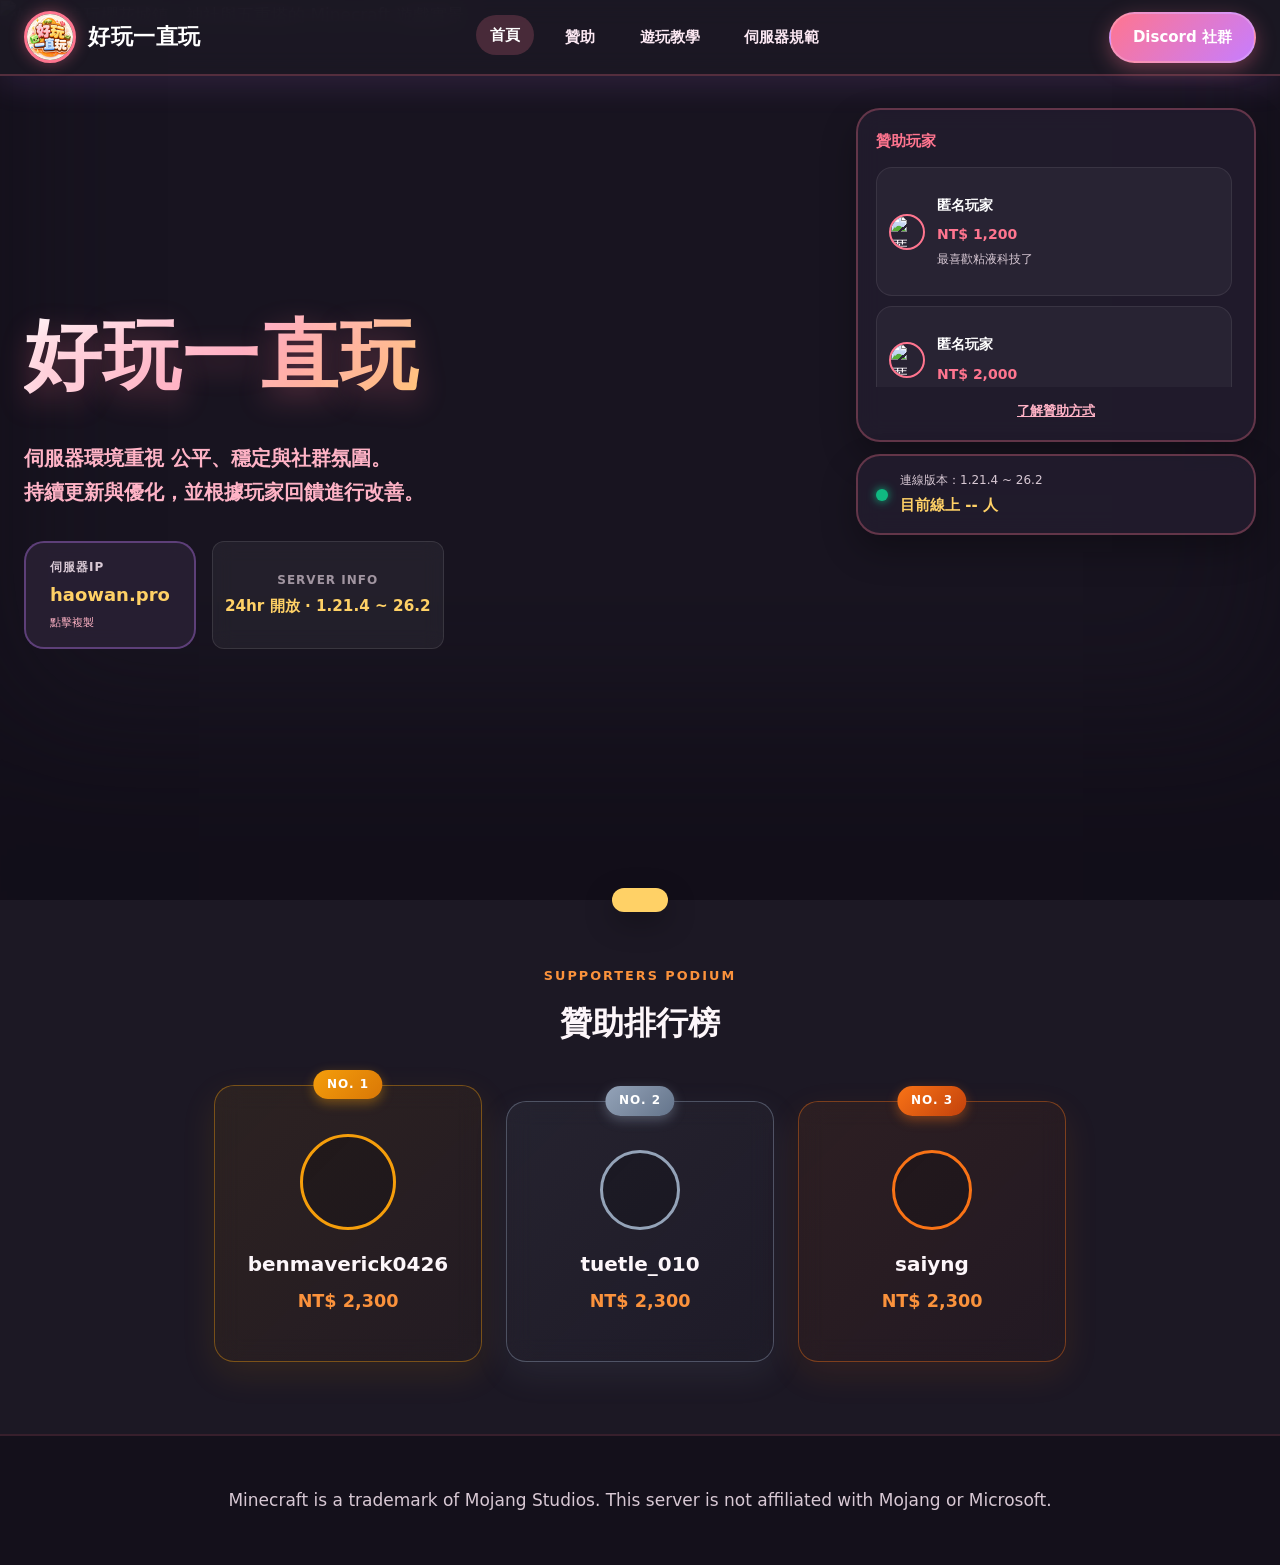
==== commit 8de84de2: "Add files via upload" ====
--- a/index.html
+++ b/index.html
@@ -12,8 +12,8 @@
   <meta property="og:image" content="/xingling-world-20260716.webp?v=20260804-imagefix2">
   <link rel="icon" href="server-icon.png" type="image/webp">
   <link rel="preload" as="image" href="/xingling-world-20260716.webp?v=20260804-imagefix2" type="image/webp" fetchpriority="high">
-  <link rel="stylesheet" href="styles.css?v=20260804-announcements6">
-  <link rel="stylesheet" href="theme.css?v=20260804-announcements6">
+  <link rel="stylesheet" href="styles.css?v=20260804-announcements7">
+  <link rel="stylesheet" href="theme.css?v=20260804-announcements7">
   <style>
     /* 贊助排行榜 (原版樣式) */
     .podium-section {
@@ -118,9 +118,6 @@
       font-weight: 800;
       color: #fb923c;
       margin-bottom: 0.75rem;
-    }
-    .hero-supporter-list {
-      max-height: 340px !important;
     }
   </style>
 </head>
@@ -154,7 +151,7 @@
           <header>
             <div><strong>贊助玩家</strong></div>
           </header>
-          <div class="hero-supporter-list" data-hero-supporter-list tabindex="0" aria-label="贊助玩家名單，可上下滑動">
+          <div class="hero-supporter-list" data-hero-supporter-list tabindex="0" aria-label="贊助玩家名單">
             <div class="hero-supporter-item">
               <img class="hero-supporter-avatar" src="https://mc-heads.net/avatar/shih_li/64" alt="shih_li 頭像" width="40" height="40">
               <div class="hero-supporter-info">
@@ -167,7 +164,7 @@
               <img class="hero-supporter-avatar" src="https://mc-heads.net/avatar/Steve/64" alt="匿名玩家頭像" width="40" height="40">
               <div class="hero-supporter-info">
                 <strong>匿名玩家</strong>
-                <small>熱心贊助</small>
+                <small></small>
               </div>
               <div class="hero-supporter-amount">NT$ 2,000</div>
             </div>
@@ -178,22 +175,6 @@
                 <small>最喜歡粘液科技了</small>
               </div>
               <div class="hero-supporter-amount">NT$ 1,200</div>
-            </div>
-            <div class="hero-supporter-item">
-              <img class="hero-supporter-avatar" src="https://mc-heads.net/avatar/Notch/64" alt="玩家A頭像" width="40" height="40">
-              <div class="hero-supporter-info">
-                <strong>玩家A</strong>
-                <small>伺服器超讚！</small>
-              </div>
-              <div class="hero-supporter-amount">NT$ 1,000</div>
-            </div>
-            <div class="hero-supporter-item">
-              <img class="hero-supporter-avatar" src="https://mc-heads.net/avatar/Jeb_/64" alt="玩家B頭像" width="40" height="40">
-              <div class="hero-supporter-info">
-                <strong>玩家B</strong>
-                <small>每天都要上線蓋房子</small>
-              </div>
-              <div class="hero-supporter-amount">NT$ 800</div>
             </div>
           </div>
           <footer><a href="https://discord.gg/cj9Q2KJggV" target="_blank" rel="noopener noreferrer">了解贊助方式</a></footer>
@@ -244,7 +225,7 @@
   </footer>
 
   <div class="copy-toast" role="status" aria-live="polite" data-toast></div>
-  <script src="script.js?v=20260804-announcements6"></script>
+  <script src="script.js?v=20260804-announcements7"></script>
 
 
   <script>
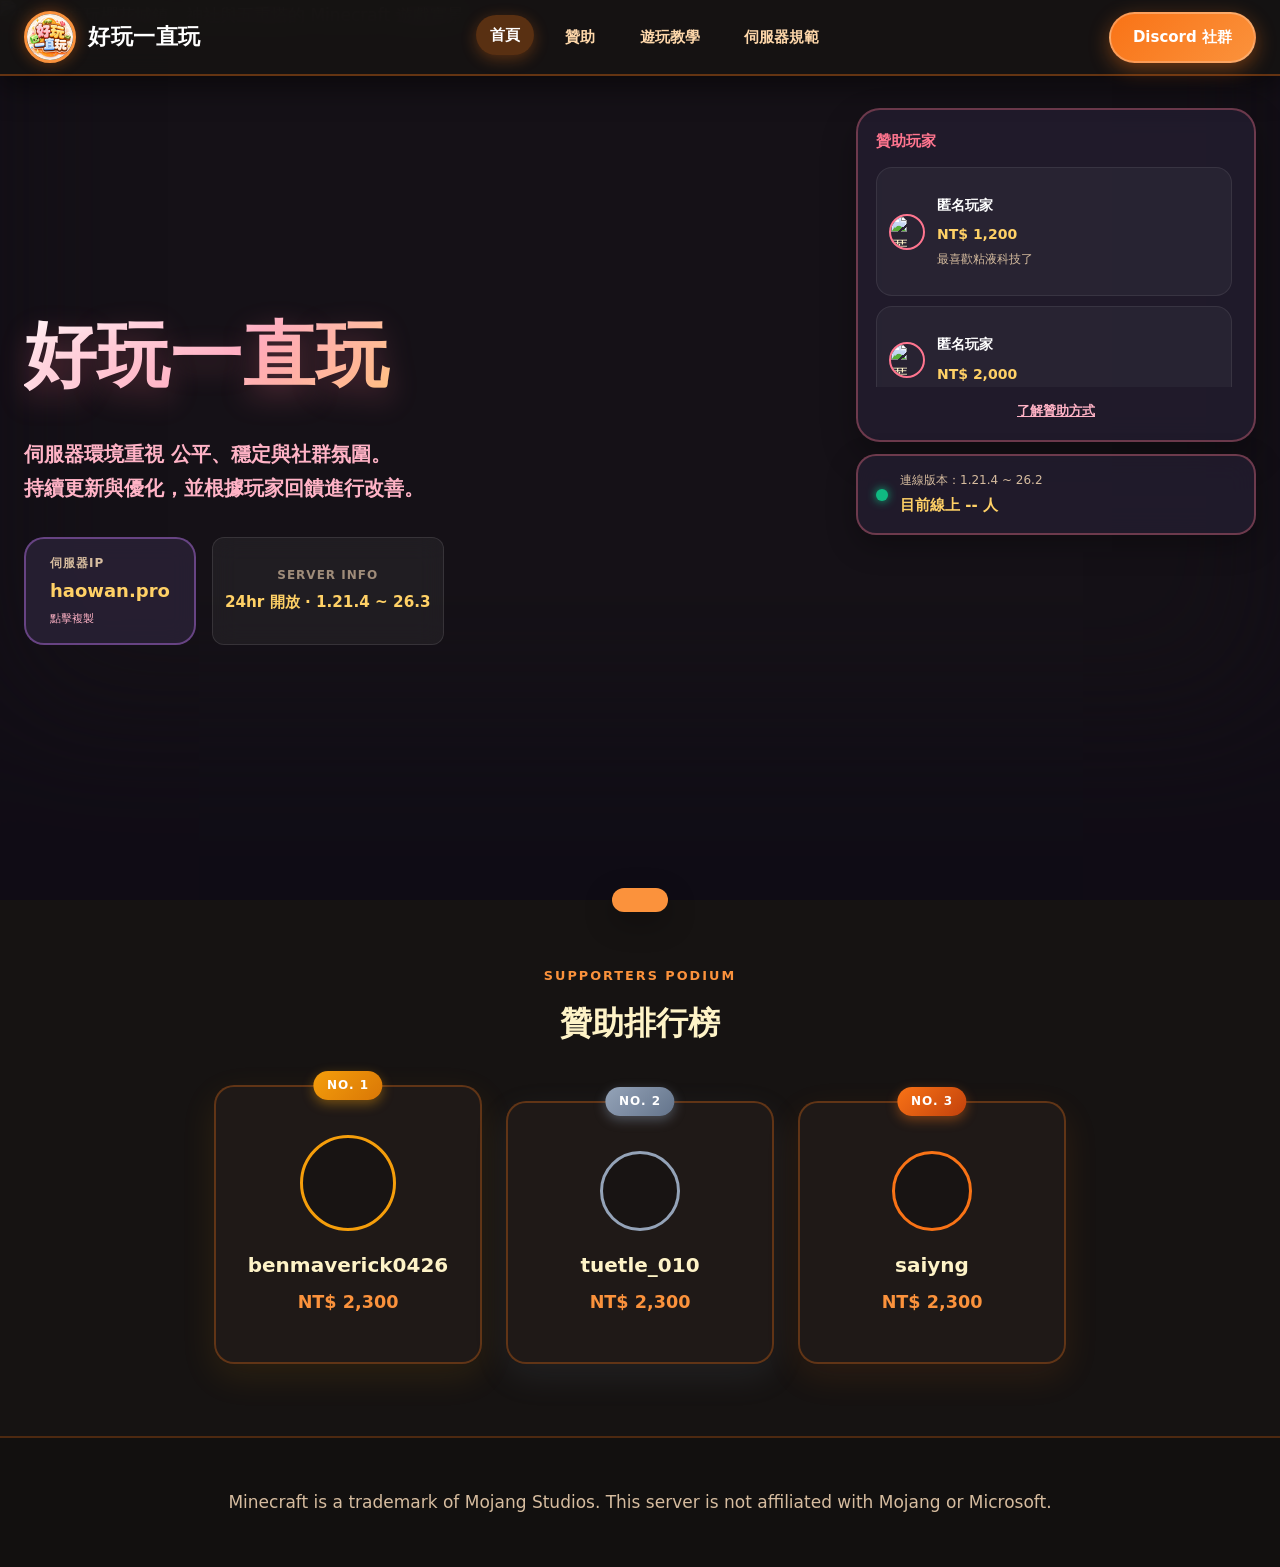
==== commit 4a3a2a71: "Update index.html" ====
--- a/index.html
+++ b/index.html
@@ -199,7 +199,7 @@
           </button>
           <div class="address-button server-info-box" style="display: flex; flex-direction: column; justify-content: center; align-items: center; text-align: center; cursor: default; background: rgba(255,255,255,0.05); border: 1px solid rgba(255,255,255,0.1); border-radius: 12px; padding: 12px;">
             <span style="font-size: 0.75rem; opacity: 0.7; letter-spacing: 1px;">SERVER INFO</span>
-            <strong style="font-size: 0.95rem; margin-top: 2px;">24hr 開放 · 1.21.4 ~ 26.2</strong>
+            <strong style="font-size: 0.95rem; margin-top: 2px;">24hr 開放 · 1.21.4 ~ 26.3</strong>
           </div>
         </div>
       </div>
--- a/theme.css
+++ b/theme.css
@@ -1,16 +1,15 @@
 :root {
-  --paper: #1c1824;
-  --mist: #292436;
-  --white: #fffbfe;
-  --ink: #fdf6fa;
-  --muted: #d8c8d4;
-  --line: #524252;
-  --kawaii-pink: #ff758f;
-  --kawaii-pink-light: #ffb3c6;
-  --kawaii-purple: #c77dff;
-  --kawaii-blue: #70d6ff;
-  --kawaii-yellow: #ffd166;
-  --shadow: 0 20px 50px rgba(199, 125, 255, 0.15);
+  --paper: #161312;
+  --mist: #211c19;
+  --white: #ffffff;
+  --ink: #fef3c7;
+  --muted: #d6bc9f;
+  --line: #443428;
+  --orange-primary: #f97316;
+  --orange-light: #fb923c;
+  --orange-lighter: #fdba74;
+  --orange-glow: rgba(249, 115, 22, 0.2);
+  --shadow: 0 20px 50px rgba(0, 0, 0, 0.4);
 }
 
 html {
@@ -20,7 +19,7 @@
 body,
 .guide-page {
   color: var(--ink);
-  background: var(--paper);
+  background: var(--paper) !important;
   font-size: 17px;
   font-weight: 500;
   line-height: 1.8;
@@ -42,25 +41,25 @@
   font-weight: 800;
 }
 
-/* 導覽列： Q 彈可愛風 */
+/* 導覽列：深色淡橘風 */
 .site-header,
 .site-header.scrolled,
 .guide-page .guide-header {
   color: var(--ink);
-  background: rgba(28, 24, 36, 0.88);
-  border-bottom: 2px solid rgba(255, 117, 143, 0.25);
-  box-shadow: 0 10px 30px rgba(199, 125, 255, 0.12);
+  background: rgba(22, 19, 18, 0.9) !important;
+  border-bottom: 2px solid rgba(249, 115, 22, 0.35) !important;
+  box-shadow: 0 10px 30px rgba(0, 0, 0, 0.5);
   backdrop-filter: blur(12px);
 }
 
 .brand img {
-  border: 3px solid var(--kawaii-pink);
+  border: 3px solid var(--orange-light);
   border-radius: 50%;
-  box-shadow: 0 0 15px rgba(255, 117, 143, 0.4);
+  box-shadow: 0 0 15px rgba(249, 115, 22, 0.4);
 }
 
 .main-nav a {
-  color: #fce8f3;
+  color: #fed7aa;
   border-radius: 50px;
   padding: 0.4rem 0.9rem;
   transition: all 0.25s ease;
@@ -70,106 +69,66 @@
 .main-nav a:focus-visible,
 .main-nav a[aria-current="page"] {
   color: #fff;
-  background: rgba(255, 117, 143, 0.2);
+  background: rgba(249, 115, 22, 0.3);
   transform: translateY(-2px);
+  box-shadow: 0 4px 15px rgba(249, 115, 22, 0.3);
 }
 
 .header-discord {
   color: #fff;
-  background: linear-gradient(135deg, #ff758f, #c77dff);
-  border: 2px solid rgba(255, 255, 255, 0.2);
+  background: linear-gradient(135deg, #f97316, #fb923c);
+  border: 2px solid rgba(255, 255, 255, 0.25);
   border-radius: 50px;
-  box-shadow: 0 6px 20px rgba(255, 117, 143, 0.35);
+  box-shadow: 0 6px 20px rgba(249, 115, 22, 0.4);
   transition: transform 0.25s ease, box-shadow 0.25s ease;
 }
 
 .header-discord:hover {
   transform: translateY(-3px) scale(1.02);
-  box-shadow: 0 8px 25px rgba(255, 117, 143, 0.5);
+  box-shadow: 0 8px 25px rgba(249, 115, 22, 0.6);
 }
 
-/* 首頁 Hero 區塊 */
-.hero-shade {
-  background: rgba(20, 16, 28, 0.45);
-  box-shadow: inset 0 -180px 140px rgba(15, 12, 22, 0.6);
-}
-
-.hero-content h1 {
-  font-size: 4.8rem;
-  letter-spacing: 2px;
-  background: linear-gradient(135deg, #ffffff, #ffb3c6, #ffd166);
-  -webkit-background-clip: text;
-  -webkit-text-fill-color: transparent;
-  text-shadow: 0 10px 30px rgba(255, 117, 143, 0.3);
-}
-
-.hero-lead {
-  color: #ffb3c6;
-  font-size: 1.25rem;
-  font-weight: 700;
-}
-
-.hero-supporters,
-.hero-status {
-  background: rgba(35, 29, 46, 0.85);
-  border: 2px solid rgba(255, 117, 143, 0.3);
-  border-radius: 24px;
-  backdrop-filter: blur(12px);
-  box-shadow: 0 15px 35px rgba(0, 0, 0, 0.3);
-}
-
-.hero-supporters > header span,
-.hero-supporter-amount {
-  color: var(--kawaii-pink);
-}
-
-.address-button {
-  color: #fff;
-  background: rgba(40, 33, 52, 0.9);
-  border: 2px solid rgba(199, 125, 255, 0.35);
-  border-radius: 20px;
-  backdrop-filter: blur(10px);
-  transition: transform 0.2s ease;
-}
-
-.address-button:hover {
-  transform: translateY(-3px);
-  border-color: var(--kawaii-pink);
-}
-
-.address-button strong {
-  color: var(--kawaii-yellow);
-}
-
-/* 卡片與容器：大圓角萌系風格 */
+/* 確保所有次頁的區塊與卡片背景與首頁一致 */
+.guide-section,
 .feature-card,
 .system-card,
 .status-block,
 .join-card,
 .guide-card,
 .podium-card,
-.guide-section,
 .guide-tools,
 .guide-note,
 .command-row {
-  background: rgba(35, 29, 46, 0.75);
-  border: 2px solid rgba(255, 117, 143, 0.22);
-  border-radius: 28px;
+  background: rgba(33, 28, 25, 0.85) !important;
+  border: 2px solid rgba(249, 115, 22, 0.3) !important;
+  border-radius: 20px;
   box-shadow: var(--shadow);
   backdrop-filter: blur(14px);
+  color: #fef3c7 !important;
+}
+
+input, textarea, select {
+  background: rgba(22, 19, 18, 0.8) !important;
+  border: 1px solid rgba(249, 115, 22, 0.3) !important;
+  color: #fef3c7 !important;
+}
+
+input:focus, textarea:focus, select:focus {
+  border-color: #fb923c !important;
+  box-shadow: 0 0 10px rgba(249, 115, 22, 0.3);
 }
 
 /* 頁尾 */
 .site-footer {
-  background: #14101b;
-  border-top: 2px solid rgba(255, 117, 143, 0.15);
-  color: var(--muted);
+  background: #12100f !important;
+  border-top: 2px solid rgba(249, 115, 22, 0.25) !important;
+  color: var(--muted) !important;
 }
 
 /* 提示與按鈕 */
 .copy-toast {
-  color: #1c1824;
-  background: #ffd166;
+  color: #161312;
+  background: #fb923c;
   font-weight: 800;
   border-radius: 50px;
 }
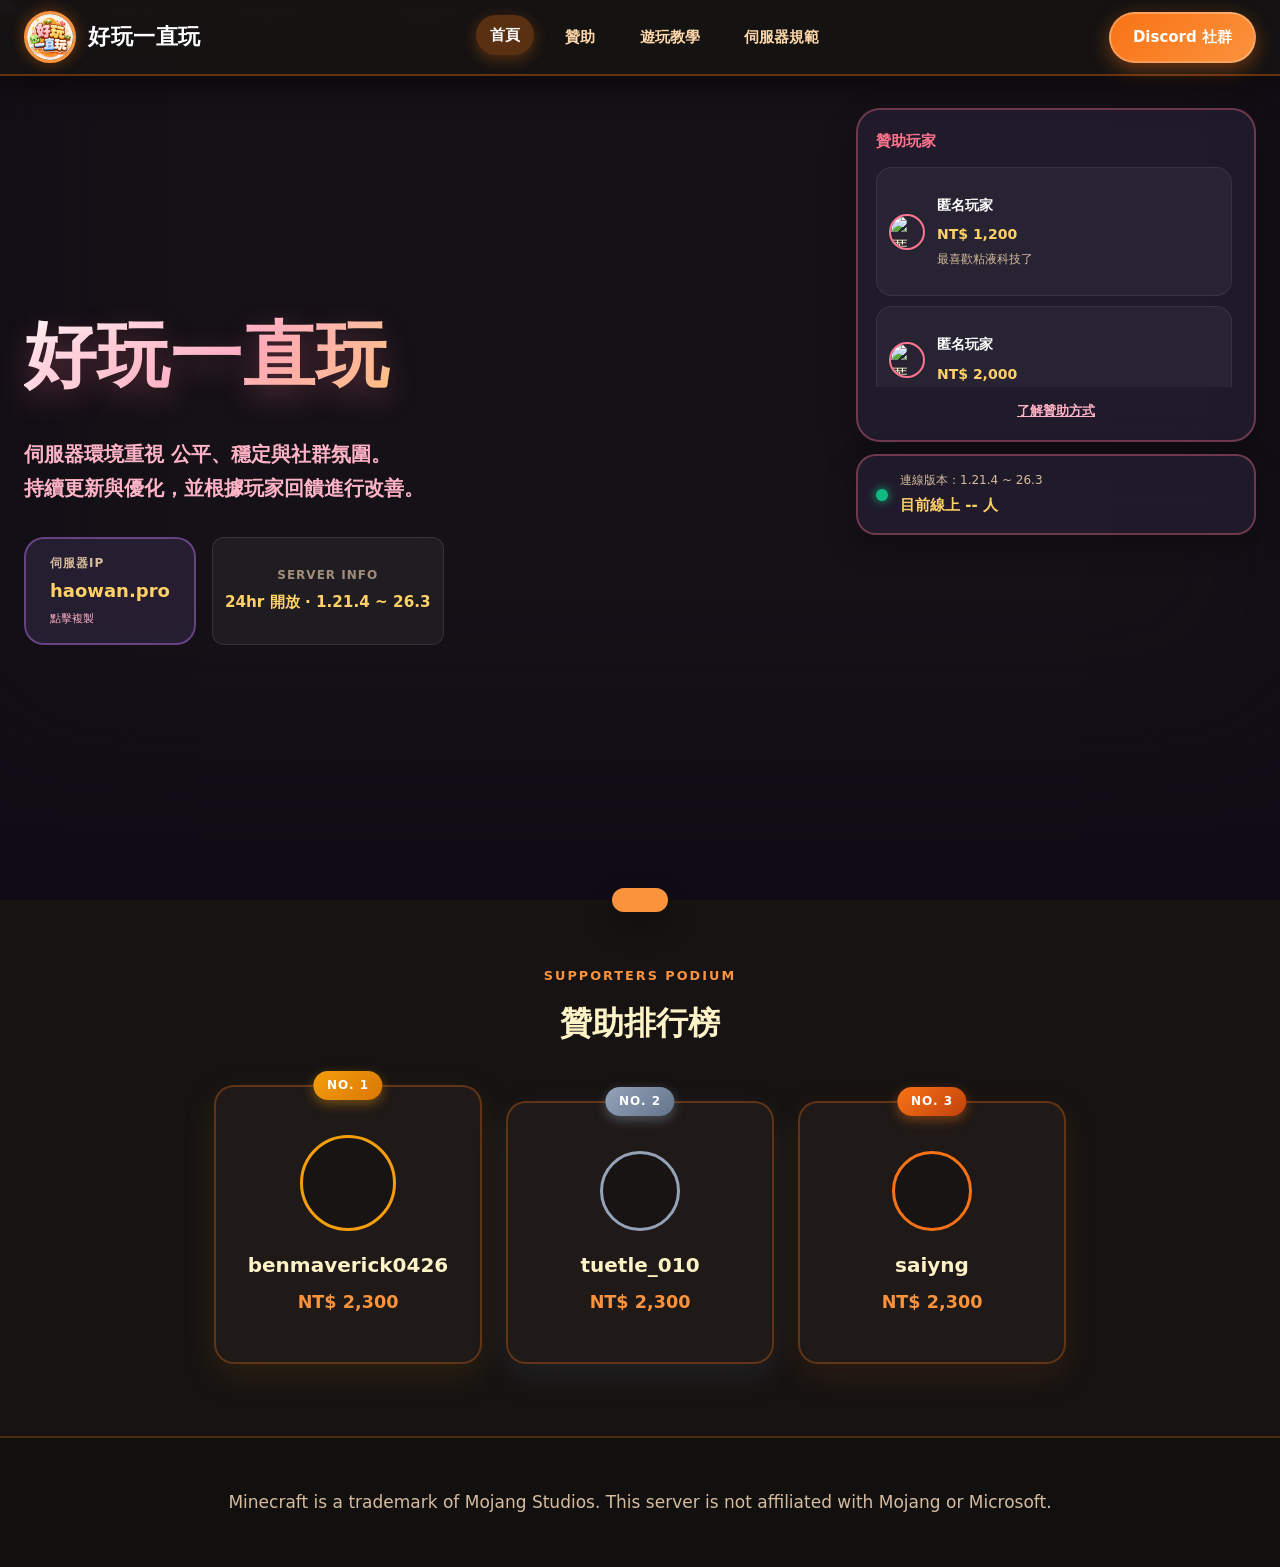
==== commit 21c29f13: "Update index.html" ====
--- a/index.html
+++ b/index.html
@@ -182,7 +182,7 @@
 
         <a class="hero-status status-loading" href="#" aria-label="查看好玩一直玩在線紀錄" data-server-status>
           <span class="status-dot" aria-hidden="true"></span>
-          <span class="hero-status-copy"><small>連線版本：1.21.4 ~ 26.2</small><strong>目前線上 <b data-online-count>--</b> 人</strong></span>
+          <span class="hero-status-copy"><small>連線版本：1.21.4 ~ 26.3</small><strong>目前線上 <b data-online-count>--</b> 人</strong></span>
           
         </a>
       </div>
